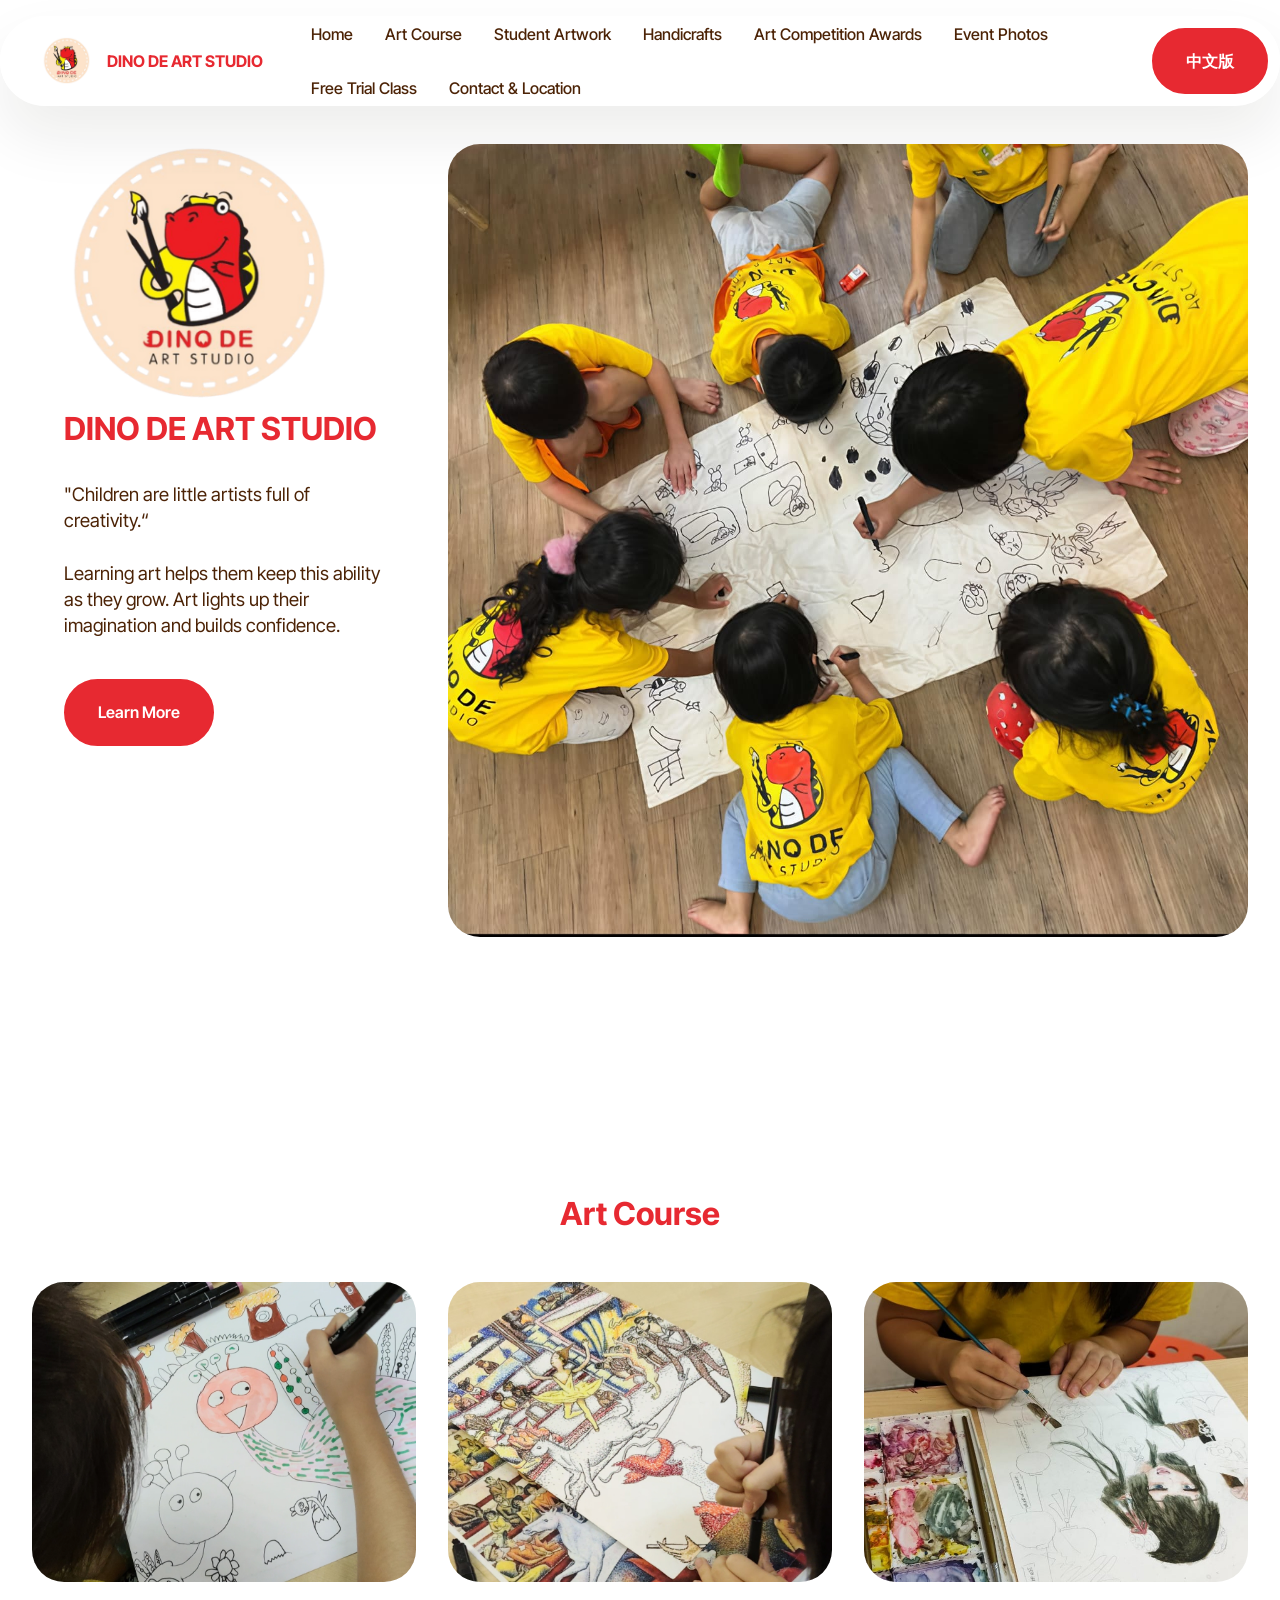
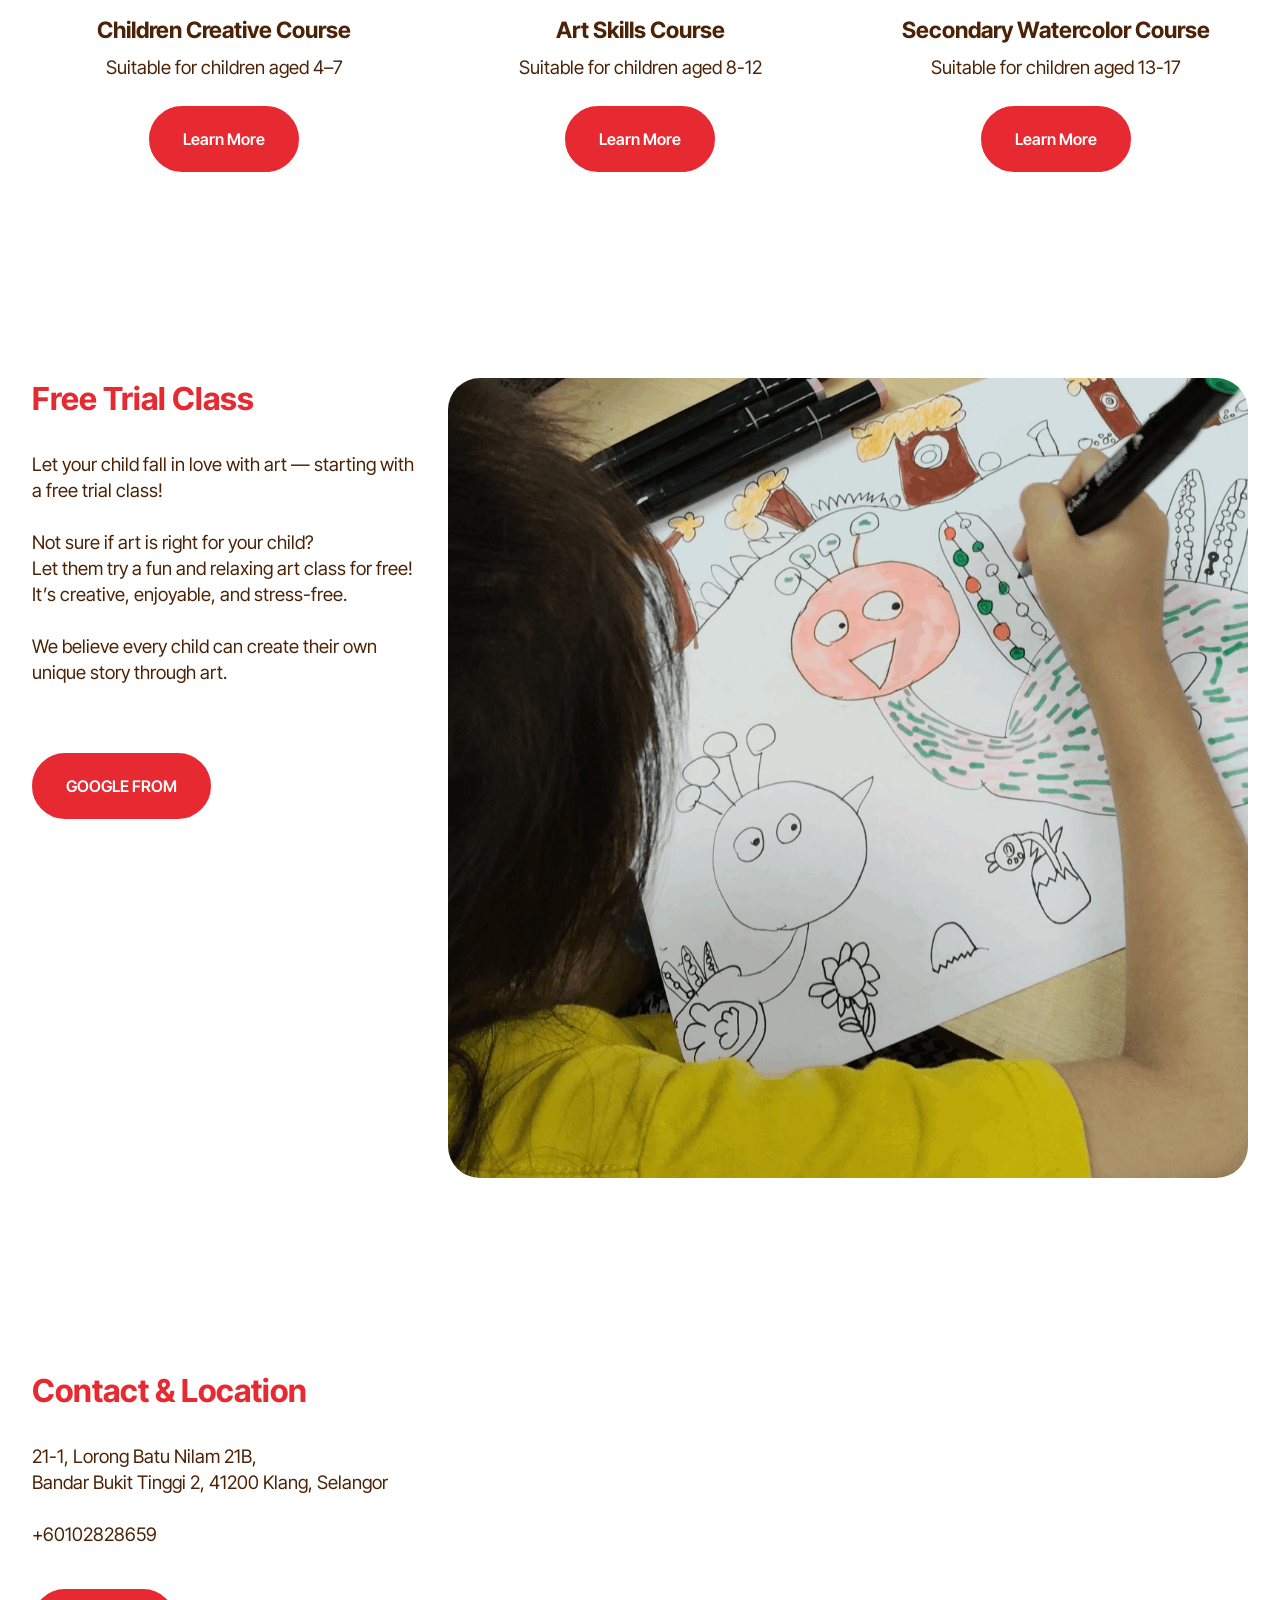
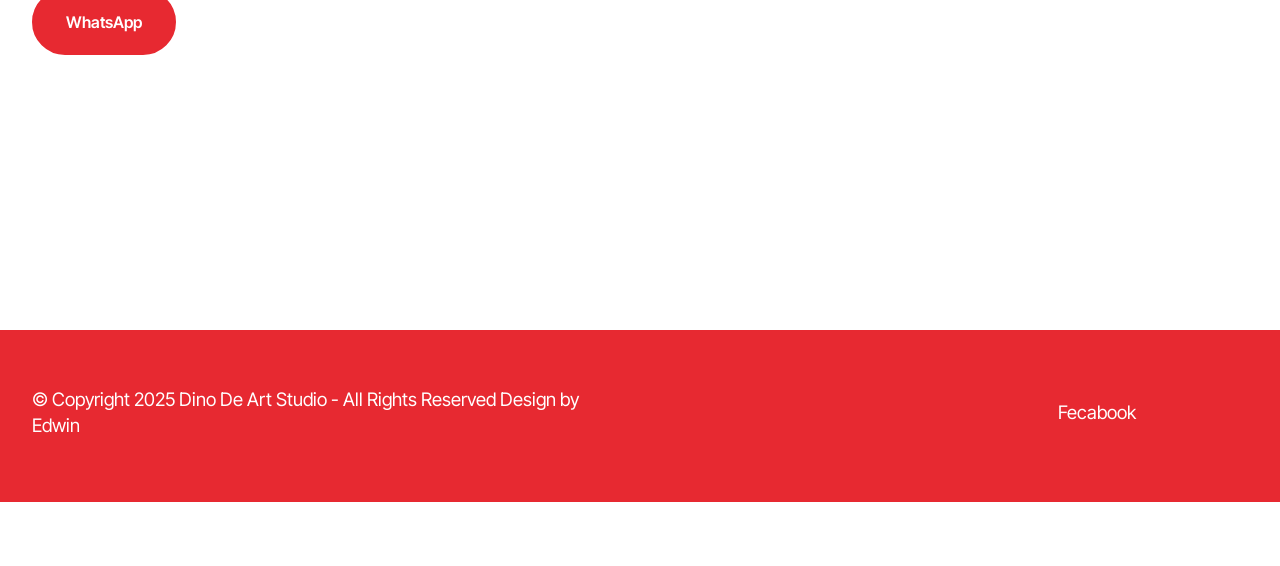
==== index.html @ 9f0e45cb "create github pages" ====
<!DOCTYPE html>
<html  >
<head>
  <!-- Site made with Mobirise Website Builder v6.1.4, https://mobirise.com -->
  <meta charset="UTF-8">
  <meta http-equiv="X-UA-Compatible" content="IE=edge">
  <meta name="generator" content="Mobirise v6.1.4, mobirise.com">
  <meta name="viewport" content="width=device-width, initial-scale=1, minimum-scale=1">
  <link rel="shortcut icon" href="assets/images/dino-website-2.png" type="image/x-icon">
  <meta name="description" content="">
  
  
  <title>Home</title>
  <link rel="stylesheet" href="assets/web/assets/mobirise-icons2/mobirise2.css">
  <link rel="stylesheet" href="assets/bootstrap/css/bootstrap.min.css">
  <link rel="stylesheet" href="assets/animatecss/animate.css">
  <link rel="stylesheet" href="assets/dropdown/css/style.css">
  <link rel="stylesheet" href="assets/theme/css/style.css">
  <link rel="preload" href="https://fonts.googleapis.com/css?family=Inter+Tight:100,200,300,400,500,600,700,800,900,100i,200i,300i,400i,500i,600i,700i,800i,900i&display=swap" as="style" onload="this.onload=null;this.rel='stylesheet'">
  <noscript><link rel="stylesheet" href="https://fonts.googleapis.com/css?family=Inter+Tight:100,200,300,400,500,600,700,800,900,100i,200i,300i,400i,500i,600i,700i,800i,900i&display=swap"></noscript>
  <link rel="preload" as="style" href="assets/mobirise/css/mbr-additional.css?v=k2wLZe"><link rel="stylesheet" href="assets/mobirise/css/mbr-additional.css?v=k2wLZe" type="text/css">

  
  
  
</head>
<body>
  
  <section data-bs-version="5.1" class="menu menu1 cid-uYOA0XHMTv" once="menu" id="menu01-8">
	

	<nav class="navbar navbar-dropdown navbar-fixed-top navbar-expand-lg">
		<div class="container">
			<div class="navbar-brand">
				<span class="navbar-logo">
					<a href="https://mobiri.se">
						<img src="assets/images/dino-website-2.png" alt="Mobirise Website Builder" style="height: 3rem;">
					</a>
				</span>
				<span class="navbar-caption-wrap"><a class="navbar-caption text-primary display-4">DINO DE ART STUDIO</a></span>
			</div>
			<button class="navbar-toggler" type="button" data-toggle="collapse" data-bs-toggle="collapse" data-target="#navbarSupportedContent" data-bs-target="#navbarSupportedContent" aria-controls="navbarNavAltMarkup" aria-expanded="false" aria-label="Toggle navigation">
				<div class="hamburger">
					<span></span>
					<span></span>
					<span></span>
					<span></span>
				</div>
			</button>
			<div class="collapse navbar-collapse" id="navbarSupportedContent">
				<ul class="navbar-nav nav-dropdown" data-app-modern-menu="true"><li class="nav-item">
						<a class="nav-link link text-warning display-4" href="index.html#header01-1l" aria-expanded="false">Home</a>
					</li><li class="nav-item"><a class="nav-link link text-warning display-4" href="index.html#features04-1">Art Course</a></li><li class="nav-item"><a class="nav-link link text-warning display-4" href="page5.html#gallery05-2y">Student Artwork</a></li><li class="nav-item"><a class="nav-link link text-warning display-4" href="page6.html#gallery05-34">Handicrafts</a></li>
					<li class="nav-item">
						<a class="nav-link link text-warning display-4" href="page7.html#gallery01-3g">Art Competition Awards</a>
					</li><li class="nav-item"><a class="nav-link link text-warning display-4" href="page8.html#gallery05-3v">Event Photos</a></li><li class="nav-item"><a class="nav-link link text-warning display-4" href="index.html#image08-3z">Free Trial Class</a></li><li class="nav-item"><a class="nav-link link text-warning display-4" href="index.html#contacts03-40">Contact &amp; Location</a></li></ul>
				
				<div class="navbar-buttons mbr-section-btn"><a class="btn btn-primary display-4" href="https://edwin0119.github.io/dinodeartstudio/">中文版</a></div>
			</div>
		</div>
	</nav>
</section>

<section data-bs-version="5.1" class="header1 cid-uYZFBn4HAW" id="header01-1l">
	

	
	

	<div class="container-fluid">
		<div class="row justify-content-center">
			<div class="col-12 col-md-12 col-lg-8 image-wrapper">
				<img class="w-100" src="assets/images/whatsapp20image202025-10-0820at209.07.4120am-1280x1269.jpg" alt="Mobirise Website Builder">
			</div>
			<div class="col-12 col-lg col-md-12">
				<div class="text-wrapper align-left">
					<h1 class="mbr-section-title mbr-fonts-style mb-4 display-2"><strong><br></strong><br><strong>DINO DE ART STUDIO</strong></h1>
					<p class="mbr-text mbr-fonts-style mb-4 display-7">
						"Children are little artists full of creativity.“<br><br> Learning art helps them keep this ability as they grow. Art lights up their imagination and builds confidence.</p>
					<div class="mbr-section-btn mt-3"><a class="btn btn-danger display-4" href="page9.html#header18-43">Learn More</a></div>
				</div>
			</div>
		</div>
	</div>
</section>

<section data-bs-version="5.1" class="features4 start cid-uYOmtw1vBq" id="features04-1">
	
	
	<div class="container">
		<div class="row justify-content-center">
			<div class="col-12 content-head">
				<div class="mbr-section-head mb-5">
					<h4 class="mbr-section-title mbr-fonts-style align-center mb-0 display-2"><strong>Art Course</strong></h4>
					
					
				</div>
			</div>
		</div>
		<div class="row">
			<div class="item features-image col-12 col-md-6 col-lg-4">
				<div class="item-wrapper">
					<div class="item-img">
						<img src="assets/images/3.png" alt="Mobirise Website Builder">
					</div>
					<div class="item-content">
						<h5 class="item-title mbr-fonts-style display-5"><strong>Children Creative Course</strong></h5>
						<p class="mbr-text mbr-fonts-style display-7">Suitable for children aged 4–7</p>
						<div class="mbr-section-btn item-footer"><a href="page2.html#image08-1p" class="btn item-btn btn-primary display-4">Learn More</a></div>
					</div>

				</div>
			</div>
			<div class="item features-image col-12 col-md-6 col-lg-4">
				<div class="item-wrapper">
					<div class="item-img">
						<img src="assets/images/2-2.png" alt="Mobirise Website Builder">
					</div>
					<div class="item-content">
						<h5 class="item-title mbr-fonts-style display-5"><strong>Art Skills Course</strong></h5>
						<p class="mbr-text mbr-fonts-style display-7">
							Suitable for children aged 8-12</p>
						<div class="mbr-section-btn item-footer"><a href="page3.html#image08-2u" class="btn item-btn btn-primary display-4">Learn More</a></div>
					</div>
				</div>
			</div>
			<div class="item features-image col-12 col-md-6 col-lg-4">
				<div class="item-wrapper">
					<div class="item-img">
						<img src="assets/images/whatsapp-image-2025-09-27-at-9.34.09-pm-2.jpeg" alt="Mobirise Website Builder">
					</div>
					<div class="item-content">
						<h5 class="item-title mbr-fonts-style display-5"><strong>Secondary Watercolor Course</strong></h5>
						<p class="mbr-text mbr-fonts-style display-7">Suitable for children aged 13-17<br>
						</p>
						<div class="mbr-section-btn item-footer"><a href="page4.html#image08-2v" class="btn item-btn btn-primary display-4">Learn More</a></div>
					</div>
				</div>
			</div>
		</div>
	</div>
</section>

<section data-bs-version="5.1" class="image08 cid-uZ05VjMdli" id="image08-3z">
  
  
  
  <div class="container">
    <div class="row justify-content-center">
      <div class="col-lg-4">
        <div class="col-12 col-md-12">
          <h5 class="mbr-section-title mbr-fonts-style mt-0 mb-4 display-2"><strong>Free Trial Class</strong></h5>
          <h6 class="mbr-section-subtitle mbr-fonts-style mt-0 mb-4 display-7"><div>Let your child fall in love with art — starting with a free trial class!</div><div><br></div><div>Not sure if art is right for your child?</div><div>Let them try a fun and relaxing art class for free!</div><div>It’s creative, enjoyable, and stress-free.</div><div><br></div><div>We believe every child can create their own unique story through art.</div><div><br></div></h6>
          <div class="mbr-section-btn item-footer mt-3 main-button"><a href="https://docs.google.com/forms/d/e/1FAIpQLSeyQTq0wR5UtoJE4gRpO1a2Nyu0g5D3O7tfU-8xVu0GIcBkRQ/viewform?usp=header" class="btn item-btn btn-primary display-4">GOOGLE FROM</a></div>
        </div>
      </div>
      <div class="col-lg-8 side-features">
        <div class="image-wrapper mb-4">
          <img class="w-100" src="assets/images/3-1080x1080.png" alt="Mobirise Website Builder">
        </div>
      </div>
    </div>
  </div>
</section>

<section data-bs-version="5.1" class="contacts03 cid-uZ07FuMit1" id="contacts03-40">
  

  
  <div class="container">
    <div class="row justify-content-center">
      <div class="col-lg-4">
        <div class="col-12 col-md-12">
          <h5 class="mbr-section-title mbr-fonts-style mt-0 mb-4 display-2"><strong>Contact &amp; Location</strong></h5>
          <h6 class="mbr-section-subtitle mbr-fonts-style mt-0 mb-4 display-7">21-1, Lorong Batu Nilam 21B,<br>Bandar Bukit Tinggi 2, 41200 Klang, Selangor<br><br>+60102828659</h6>
          <div class="mbr-section-btn item-footer mt-3 main-button"><a href="https://wa.me/60102828659" class="btn item-btn btn-primary display-4">WhatsApp</a></div>
        </div>
      </div>
      <div class="col-lg-8 side-features">
        <div class="google-map"><iframe frameborder="0" style="border:0" src="https://www.google.com/maps/embed?pb=!1m14!1m8!1m3!1d15937.432982950473!2d101.442336!3d2.9978500000000006!3m2!1i1024!2i768!4f13.1!3m3!1m2!1s0x31cdad41bc9d4853%3A0x2d08cb298f73a719!2sDino%20De%20Art%20Studio!5e0!3m2!1sen!2smy!4v1759893269722!5m2!1sen!2smy" allowfullscreen=""></iframe></div>
      </div>
    </div>
  </div>
</section>

<section data-bs-version="5.1" class="footer2 cid-uZ02fi4xNs" once="footers" id="footer02-3x">
    

    
    

    <div class="container">
        <div class="row">
            <div class="col-12 col-lg-6 center mt-2 mb-3">
                <p class="mbr-fonts-style copyright mb-0 display-7">
                    © Copyright 2025 Dino De Art Studio - All Rights Reserved Design by Edwin</p>
            </div>
            <div class="col-12 col-lg-6 center">
                <div class="row-links mt-2 mb-3">
                    <ul class="row-links-soc">
                        
                        
                        
                        
                    <li class="row-links-soc-item mbr-fonts-style display-7">&nbsp;&nbsp;<a href="https://www.facebook.com/share/1CKaKnSpMi/" class="text-success" target="_blank">Fecabook</a></li><li class="row-links-soc-item mbr-fonts-style display-7"></li><li class="row-links-soc-item mbr-fonts-style display-7"></li><li class="row-links-soc-item mbr-fonts-style display-7"></li></ul>
                </div>
            </div>
        </div>
    </div>
</section><section class="display-7" style="padding: 0;align-items: center;justify-content: center;flex-wrap: wrap;    align-content: center;display: flex;position: relative;height: 4rem;"><a href="https://mobiri.se/4250549" style="flex: 1 1;height: 4rem;position: absolute;width: 100%;z-index: 1;"><img alt="" style="height: 4rem;" src="[data-uri]"></a><p style="margin: 0;text-align: center;" class="display-7">&#8204;</p><a style="z-index:1" href="https://mobirise.com/builder/ai-website-builder.html">Free AI Website Builder</a></section><script src="assets/bootstrap/js/bootstrap.bundle.min.js"></script>  <script src="assets/smoothscroll/smooth-scroll.js"></script>  <script src="assets/ytplayer/index.js"></script>  <script src="assets/dropdown/js/navbar-dropdown.js"></script>  <script src="assets/theme/js/script.js"></script>  
  
  
 <div id="scrollToTop" class="scrollToTop mbr-arrow-up"><a style="text-align: center;"><i class="mbr-arrow-up-icon mbr-arrow-up-icon-cm cm-icon cm-icon-smallarrow-up"></i></a></div>
    <input name="animation" type="hidden">
  </body>
</html>
---- assets/web/assets/mobirise-icons2/mobirise2.css ----
@font-face {
  font-family: 'Moririse2';
  font-display: swap;
  src:  url('mobirise2.eot?f2bix4');
  src:  url('mobirise2.eot?f2bix4#iefix') format('embedded-opentype'),
    url('mobirise2.ttf?f2bix4') format('truetype'),
    url('mobirise2.woff?f2bix4') format('woff'),
    url('mobirise2.svg?f2bix4#mobirise2') format('svg');
  font-weight: normal;
  font-style: normal;
}

[class^="mobi-"], [class*=" mobi-"] {
  /* use !important to prevent issues with browser extensions that change fonts */
  font-family: 'Moririse2' !important;
  speak: none;
  font-style: normal;
  font-weight: normal;
  font-variant: normal;
  text-transform: none;
  line-height: 1;

  /* Better Font Rendering =========== */
  -webkit-font-smoothing: antialiased;
  -moz-osx-font-smoothing: grayscale;
}

.mobi-mbri-add-submenu:before {
  content: "\e900";
}
.mobi-mbri-alert:before {
  content: "\e901";
}
.mobi-mbri-align-center:before {
  content: "\e902";
}
.mobi-mbri-align-justify:before {
  content: "\e903";
}
.mobi-mbri-align-left:before {
  content: "\e904";
}
.mobi-mbri-align-right:before {
  content: "\e905";
}
.mobi-mbri-android:before {
  content: "\e906";
}
.mobi-mbri-apple:before {
  content: "\e907";
}
.mobi-mbri-arrow-down:before {
  content: "\e908";
}
.mobi-mbri-arrow-next:before {
  content: "\e909";
}
.mobi-mbri-arrow-prev:before {
  content: "\e90a";
}
.mobi-mbri-arrow-up:before {
  content: "\e90b";
}
.mobi-mbri-bold:before {
  content: "\e90c";
}
.mobi-mbri-bookmark:before {
  content: "\e90d";
}
.mobi-mbri-bootstrap:before {
  content: "\e90e";
}
.mobi-mbri-briefcase:before {
  content: "\e90f";
}
.mobi-mbri-browse:before {
  content: "\e910";
}
.mobi-mbri-bulleted-list:before {
  content: "\e911";
}
.mobi-mbri-calendar:before {
  content: "\e912";
}
.mobi-mbri-camera:before {
  content: "\e913";
}
.mobi-mbri-cart-add:before {
  content: "\e914";
}
.mobi-mbri-cart-full:before {
  content: "\e915";
}
.mobi-mbri-cash:before {
  content: "\e916";
}
.mobi-mbri-change-style:before {
  content: "\e917";
}
.mobi-mbri-chat:before {
  content: "\e918";
}
.mobi-mbri-clock:before {
  content: "\e919";
}
.mobi-mbri-close:before {
  content: "\e91a";
}
.mobi-mbri-cloud:before {
  content: "\e91b";
}
.mobi-mbri-code:before {
  content: "\e91c";
}
.mobi-mbri-contact-form:before {
  content: "\e91d";
}
.mobi-mbri-credit-card:before {
  content: "\e91e";
}
.mobi-mbri-cursor-click:before {
  content: "\e91f";
}
.mobi-mbri-cust-feedback:before {
  content: "\e920";
}
.mobi-mbri-database:before {
  content: "\e921";
}
.mobi-mbri-delivery:before {
  content: "\e922";
}
.mobi-mbri-desktop:before {
  content: "\e923";
}
.mobi-mbri-devices:before {
  content: "\e924";
}
.mobi-mbri-down:before {
  content: "\e925";
}
.mobi-mbri-download-2:before {
  content: "\e926";
}
.mobi-mbri-download:before {
  content: "\e927";
}
.mobi-mbri-drag-n-drop-2:before {
  content: "\e928";
}
.mobi-mbri-drag-n-drop:before {
  content: "\e929";
}
.mobi-mbri-edit-2:before {
  content: "\e92a";
}
.mobi-mbri-edit:before {
  content: "\e92b";
}
.mobi-mbri-error:before {
  content: "\e92c";
}
.mobi-mbri-extension:before {
  content: "\e92d";
}
.mobi-mbri-features:before {
  content: "\e92e";
}
.mobi-mbri-file:before {
  content: "\e92f";
}
.mobi-mbri-flag:before {
  content: "\e930";
}
.mobi-mbri-folder:before {
  content: "\e931";
}
.mobi-mbri-gift:before {
  content: "\e932";
}
.mobi-mbri-github:before {
  content: "\e933";
}
.mobi-mbri-globe-2:before {
  content: "\e934";
}
.mobi-mbri-globe:before {
  content: "\e935";
}
.mobi-mbri-growing-chart:before {
  content: "\e936";
}
.mobi-mbri-hearth:before {
  content: "\e937";
}
.mobi-mbri-help:before {
  content: "\e938";
}
.mobi-mbri-home:before {
  content: "\e939";
}
.mobi-mbri-hot-cup:before {
  content: "\e93a";
}
.mobi-mbri-idea:before {
  content: "\e93b";
}
.mobi-mbri-image-gallery:before {
  content: "\e93c";
}
.mobi-mbri-image-slider:before {
  content: "\e93d";
}
.mobi-mbri-info:before {
  content: "\e93e";
}
.mobi-mbri-italic:before {
  content: "\e93f";
}
.mobi-mbri-key:before {
  content: "\e940";
}
.mobi-mbri-laptop:before {
  content: "\e941";
}
.mobi-mbri-layers:before {
  content: "\e942";
}
.mobi-mbri-left-right:before {
  content: "\e943";
}
.mobi-mbri-left:before {
  content: "\e944";
}
.mobi-mbri-letter:before {
  content: "\e945";
}
.mobi-mbri-like:before {
  content: "\e946";
}
.mobi-mbri-link:before {
  content: "\e947";
}
.mobi-mbri-lock:before {
  content: "\e948";
}
.mobi-mbri-login:before {
  content: "\e949";
}
.mobi-mbri-logout:before {
  content: "\e94a";
}
.mobi-mbri-magic-stick:before {
  content: "\e94b";
}
.mobi-mbri-map-pin:before {
  content: "\e94c";
}
.mobi-mbri-menu:before {
  content: "\e94d";
}
.mobi-mbri-mobile-2:before {
  content: "\e94e";
}
.mobi-mbri-mobile-horizontal:before {
  content: "\e94f";
}
.mobi-mbri-mobile:before {
  content: "\e950";
}
.mobi-mbri-mobirise:before {
  content: "\e951";
}
.mobi-mbri-more-horizontal:before {
  content: "\e952";
}
.mobi-mbri-more-vertical:before {
  content: "\e953";
}
.mobi-mbri-music:before {
  content: "\e954";
}
.mobi-mbri-new-file:before {
  content: "\e955";
}
.mobi-mbri-numbered-list:before {
  content: "\e956";
}
.mobi-mbri-opened-folder:before {
  content: "\e957";
}
.mobi-mbri-pages:before {
  content: "\e958";
}
.mobi-mbri-paper-plane:before {
  content: "\e959";
}
.mobi-mbri-paperclip:before {
  content: "\e95a";
}
.mobi-mbri-phone:before {
  content: "\e95b";
}
.mobi-mbri-photo:before {
  content: "\e95c";
}
.mobi-mbri-photos:before {
  content: "\e95d";
}
.mobi-mbri-pin:before {
  content: "\e95e";
}
.mobi-mbri-play:before {
  content: "\e95f";
}
.mobi-mbri-plus:before {
  content: "\e960";
}
.mobi-mbri-preview:before {
  content: "\e961";
}
.mobi-mbri-print:before {
  content: "\e962";
}
.mobi-mbri-protect:before {
  content: "\e963";
}
.mobi-mbri-question:before {
  content: "\e964";
}
.mobi-mbri-quote-left:before {
  content: "\e965";
}
.mobi-mbri-quote-right:before {
  content: "\e966";
}
.mobi-mbri-redo:before {
  content: "\e967";
}
.mobi-mbri-refresh:before {
  content: "\e968";
}
.mobi-mbri-responsive-2:before {
  content: "\e969";
}
.mobi-mbri-responsive:before {
  content: "\e96a";
}
.mobi-mbri-right:before {
  content: "\e96b";
}
.mobi-mbri-rocket:before {
  content: "\e96c";
}
.mobi-mbri-sad-face:before {
  content: "\e96d";
}
.mobi-mbri-sale:before {
  content: "\e96e";
}
.mobi-mbri-save:before {
  content: "\e96f";
}
.mobi-mbri-search:before {
  content: "\e970";
}
.mobi-mbri-setting-2:before {
  content: "\e971";
}
.mobi-mbri-setting-3:before {
  content: "\e972";
}
.mobi-mbri-setting:before {
  content: "\e973";
}
.mobi-mbri-share:before {
  content: "\e974";
}
.mobi-mbri-shopping-bag:before {
  content: "\e975";
}
.mobi-mbri-shopping-basket:before {
  content: "\e976";
}
.mobi-mbri-shopping-cart:before {
  content: "\e977";
}
.mobi-mbri-sites:before {
  content: "\e978";
}
.mobi-mbri-smile-face:before {
  content: "\e979";
}
.mobi-mbri-speed:before {
  content: "\e97a";
}
.mobi-mbri-star:before {
  content: "\e97b";
}
.mobi-mbri-success:before {
  content: "\e97c";
}
.mobi-mbri-sun:before {
  content: "\e97d";
}
.mobi-mbri-sun2:before {
  content: "\e97e";
}
.mobi-mbri-tablet-vertical:before {
  content: "\e97f";
}
.mobi-mbri-tablet:before {
  content: "\e980";
}
.mobi-mbri-target:before {
  content: "\e981";
}
.mobi-mbri-timer:before {
  content: "\e982";
}
.mobi-mbri-to-ftp:before {
  content: "\e983";
}
.mobi-mbri-to-local-drive:before {
  content: "\e984";
}
.mobi-mbri-touch-swipe:before {
  content: "\e985";
}
.mobi-mbri-touch:before {
  content: "\e986";
}
.mobi-mbri-trash:before {
  content: "\e987";
}
.mobi-mbri-underline:before {
  content: "\e988";
}
.mobi-mbri-undo:before {
  content: "\e989";
}
.mobi-mbri-unlink:before {
  content: "\e98a";
}
.mobi-mbri-unlock:before {
  content: "\e98b";
}
.mobi-mbri-up-down:before {
  content: "\e98c";
}
.mobi-mbri-up:before {
  content: "\e98d";
}
.mobi-mbri-update:before {
  content: "\e98e";
}
.mobi-mbri-upload-2:before {
  content: "\e98f";
}
.mobi-mbri-upload:before {
  content: "\e990";
}
.mobi-mbri-user-2:before {
  content: "\e991";
}
.mobi-mbri-user:before {
  content: "\e992";
}
.mobi-mbri-users:before {
  content: "\e993";
}
.mobi-mbri-video-play:before {
  content: "\e994";
}
.mobi-mbri-video:before {
  content: "\e995";
}
.mobi-mbri-watch:before {
  content: "\e996";
}
.mobi-mbri-website-theme-2:before {
  content: "\e997";
}
.mobi-mbri-website-theme:before {
  content: "\e998";
}
.mobi-mbri-wifi:before {
  content: "\e999";
}
.mobi-mbri-windows:before {
  content: "\e99a";
}
.mobi-mbri-zoom-in:before {
  content: "\e99b";
}
.mobi-mbri-zoom-out:before {
  content: "\e99c";
}
---- assets/dropdown/css/style.css ----
.navbar-dropdown {
  left: 0;
  padding: 0;
  position: absolute;
  right: 0;
  top: 0;
  transition: all 0.45s ease;
  z-index: 1030;
  background: #282828; }
  .navbar-dropdown .navbar-logo {
    margin-right: 0.8rem;
    transition: margin 0.3s ease-in-out;
    vertical-align: middle; }
    .navbar-dropdown .navbar-logo img {
      height: 3.125rem;
      transition: all 0.3s ease-in-out; }
    .navbar-dropdown .navbar-logo.mbr-iconfont {
      font-size: 3.125rem;
      line-height: 3.125rem; }
  .navbar-dropdown .navbar-caption {
    font-weight: 700;
    white-space: normal;
    vertical-align: -4px;
    line-height: 3.125rem !important; }
    .navbar-dropdown .navbar-caption, .navbar-dropdown .navbar-caption:hover {
      color: inherit;
      text-decoration: none; }
  .navbar-dropdown .mbr-iconfont + .navbar-caption {
    vertical-align: -1px; }
  .navbar-dropdown.navbar-fixed-top {
    position: fixed; }
  .navbar-dropdown .navbar-brand span {
    vertical-align: -4px; }
  .navbar-dropdown.bg-color.transparent {
    background: none; }
  .navbar-dropdown.navbar-short .navbar-brand {
    padding: 0.625rem 0; }
    .navbar-dropdown.navbar-short .navbar-brand span {
      vertical-align: -1px; }
  .navbar-dropdown.navbar-short .navbar-caption {
    line-height: 2.375rem !important;
    vertical-align: -2px; }
  .navbar-dropdown.navbar-short .navbar-logo {
    margin-right: 0.5rem; }
    .navbar-dropdown.navbar-short .navbar-logo img {
      height: 2.375rem; }
    .navbar-dropdown.navbar-short .navbar-logo.mbr-iconfont {
      font-size: 2.375rem;
      line-height: 2.375rem; }
  .navbar-dropdown.navbar-short .mbr-table-cell {
    height: 3.625rem; }
  .navbar-dropdown .navbar-close {
    left: 0.6875rem;
    position: fixed;
    top: 0.75rem;
    z-index: 1000; }
  .navbar-dropdown .hamburger-icon {
    content: "";
    display: inline-block;
    vertical-align: middle;
    width: 16px;
    -webkit-box-shadow: 0 -6px 0 1px #282828,0 0 0 1px #282828,0 6px 0 1px #282828;
    -moz-box-shadow: 0 -6px 0 1px #282828,0 0 0 1px #282828,0 6px 0 1px #282828;
    box-shadow: 0 -6px 0 1px #282828,0 0 0 1px #282828,0 6px 0 1px #282828; }

.dropdown-menu .dropdown-toggle[data-toggle="dropdown-submenu"]::after {
  border-bottom: 0.35em solid transparent;
  border-left: 0.35em solid;
  border-right: 0;
  border-top: 0.35em solid transparent;
  margin-left: 0.3rem; }

.dropdown-menu .dropdown-item:focus {
  outline: 0; }

.nav-dropdown {
  font-size: 0.75rem;
  font-weight: 500;
  height: auto !important; }
  .nav-dropdown .nav-btn {
    padding-left: 1rem; }
  .nav-dropdown .link {
    margin: .667em 1.667em;
    font-weight: 500;
    padding: 0;
    transition: color .2s ease-in-out; }
    .nav-dropdown .link.dropdown-toggle {
      margin-right: 2.583em; }
      .nav-dropdown .link.dropdown-toggle::after {
        margin-left: .25rem;
        border-top: 0.35em solid;
        border-right: 0.35em solid transparent;
        border-left: 0.35em solid transparent;
        border-bottom: 0; }
      .nav-dropdown .link.dropdown-toggle[aria-expanded="true"] {
        margin: 0;
        padding: 0.667em 3.263em  0.667em 1.667em; }
  .nav-dropdown .link::after,
  .nav-dropdown .dropdown-item::after {
    color: inherit; }
  .nav-dropdown .btn {
    font-size: 0.75rem;
    font-weight: 700;
    letter-spacing: 0;
    margin-bottom: 0;
    padding-left: 1.25rem;
    padding-right: 1.25rem; }
  .nav-dropdown .dropdown-menu {
    border-radius: 0;
    border: 0;
    left: 0;
    margin: 0;
    padding-bottom: 1.25rem;
    padding-top: 1.25rem;
    position: relative; }
  .nav-dropdown .dropdown-submenu {
    margin-left: 0.125rem;
    top: 0; }
  .nav-dropdown .dropdown-item {
    font-weight: 500;
    line-height: 2;
    padding: 0.3846em 4.615em 0.3846em 1.5385em;
    position: relative;
    transition: color .2s ease-in-out, background-color .2s ease-in-out; }
    .nav-dropdown .dropdown-item::after {
      margin-top: -0.3077em;
      position: absolute;
      right: 1.1538em;
      top: 50%; }
    .nav-dropdown .dropdown-item:focus, .nav-dropdown .dropdown-item:hover {
      background: none; }

@media (max-width: 767px) {
  .nav-dropdown.navbar-toggleable-sm {
    bottom: 0;
    display: none;
    left: 0;
    overflow-x: hidden;
    position: fixed;
    top: 0;
    transform: translateX(-100%);
    -ms-transform: translateX(-100%);
    -webkit-transform: translateX(-100%);
    width: 18.75rem;
    z-index: 999; } }
.nav-dropdown.navbar-toggleable-xl {
  bottom: 0;
  display: none;
  left: 0;
  overflow-x: hidden;
  position: fixed;
  top: 0;
  transform: translateX(-100%);
  -ms-transform: translateX(-100%);
  -webkit-transform: translateX(-100%);
  width: 18.75rem;
  z-index: 999; }

.nav-dropdown-sm {
  display: block !important;
  overflow-x: hidden;
  overflow: auto;
  padding-top: 3.875rem; }
  .nav-dropdown-sm::after {
    content: "";
    display: block;
    height: 3rem;
    width: 100%; }
  .nav-dropdown-sm.collapse.in ~ .navbar-close {
    display: block !important; }
  .nav-dropdown-sm.collapsing, .nav-dropdown-sm.collapse.in {
    transform: translateX(0);
    -ms-transform: translateX(0);
    -webkit-transform: translateX(0);
    transition: all 0.25s ease-out;
    -webkit-transition: all 0.25s ease-out;
    background: #282828; }
  .nav-dropdown-sm.collapsing[aria-expanded="false"] {
    transform: translateX(-100%);
    -ms-transform: translateX(-100%);
    -webkit-transform: translateX(-100%); }
  .nav-dropdown-sm .nav-item {
    display: block;
    margin-left: 0 !important;
    padding-left: 0; }
  .nav-dropdown-sm .link,
  .nav-dropdown-sm .dropdown-item {
    border-top: 1px dotted rgba(255, 255, 255, 0.1);
    font-size: 0.8125rem;
    line-height: 1.6;
    margin: 0 !important;
    padding: 0.875rem 2.4rem 0.875rem 1.5625rem !important;
    position: relative;
    white-space: normal; }
    .nav-dropdown-sm .link:focus, .nav-dropdown-sm .link:hover,
    .nav-dropdown-sm .dropdown-item:focus,
    .nav-dropdown-sm .dropdown-item:hover {
      background: rgba(0, 0, 0, 0.2) !important;
      color: #c0a375; }
  .nav-dropdown-sm .nav-btn {
    position: relative;
    padding: 1.5625rem 1.5625rem 0 1.5625rem; }
    .nav-dropdown-sm .nav-btn::before {
      border-top: 1px dotted rgba(255, 255, 255, 0.1);
      content: "";
      left: 0;
      position: absolute;
      top: 0;
      width: 100%; }
    .nav-dropdown-sm .nav-btn + .nav-btn {
      padding-top: 0.625rem; }
      .nav-dropdown-sm .nav-btn + .nav-btn::before {
        display: none; }
  .nav-dropdown-sm .btn {
    padding: 0.625rem 0; }
  .nav-dropdown-sm .dropdown-toggle[data-toggle="dropdown-submenu"]::after {
    margin-left: .25rem;
    border-top: 0.35em solid;
    border-right: 0.35em solid transparent;
    border-left: 0.35em solid transparent;
    border-bottom: 0; }
  .nav-dropdown-sm .dropdown-toggle[data-toggle="dropdown-submenu"][aria-expanded="true"]::after {
    border-top: 0;
    border-right: 0.35em solid transparent;
    border-left: 0.35em solid transparent;
    border-bottom: 0.35em solid; }
  .nav-dropdown-sm .dropdown-menu {
    margin: 0;
    padding: 0;
    position: relative;
    top: 0;
    left: 0;
    width: 100%;
    border: 0;
    float: none;
    border-radius: 0;
    background: none; }
  .nav-dropdown-sm .dropdown-submenu {
    left: 100%;
    margin-left: 0.125rem;
    margin-top: -1.25rem;
    top: 0; }

.navbar-toggleable-sm .nav-dropdown .dropdown-menu {
  position: absolute; }

.navbar-toggleable-sm .nav-dropdown .dropdown-submenu {
  left: 100%;
  margin-left: 0.125rem;
  margin-top: -1.25rem;
  top: 0; }

.navbar-toggleable-sm.opened .nav-dropdown .dropdown-menu {
  position: relative; }

.navbar-toggleable-sm.opened .nav-dropdown .dropdown-submenu {
  left: 0;
  margin-left: 00rem;
  margin-top: 0rem;
  top: 0; }

.is-builder .nav-dropdown.collapsing {
  transition: none !important; }
---- assets/theme/css/style.css ----
@charset "UTF-8";
section {
  background-color: #ffffff;
}

body {
  font-style: normal;
  line-height: 1.5;
  font-weight: 400;
  color: #232323;
  position: relative;
}

button {
  background-color: transparent;
  border-color: transparent;
}

.embla__button,
.carousel-control {
  background-color: #edefea !important;
  opacity: 0.8 !important;
  color: #464845 !important;
  border-color: #edefea !important;
}

.carousel .close,
.modalWindow .close {
  background-color: #edefea !important;
  color: #464845 !important;
  border-color: #edefea !important;
  opacity: 0.8 !important;
}

.carousel .close:hover,
.modalWindow .close:hover {
  opacity: 1 !important;
}

.carousel-indicators li {
  background-color: #edefea !important;
  border: 2px solid #464845 !important;
}

.carousel-indicators li:hover,
.carousel-indicators li:active {
  opacity: 0.8 !important;
}

.embla__button:hover,
.carousel-control:hover {
  background-color: #edefea !important;
  opacity: 1 !important;
}

.modalWindow-video-container {
  height: 80%;
}

section,
.container,
.container-fluid {
  position: relative;
  word-wrap: break-word;
}

a.mbr-iconfont:hover {
  text-decoration: none;
}

.article .lead p,
.article .lead ul,
.article .lead ol,
.article .lead pre,
.article .lead blockquote {
  margin-bottom: 0;
}

a {
  font-style: normal;
  font-weight: 400;
  cursor: pointer;
}
a, a:hover {
  text-decoration: none;
}

.mbr-section-title {
  font-style: normal;
  line-height: 1.3;
}

.mbr-section-subtitle {
  line-height: 1.3;
}

.mbr-text {
  font-style: normal;
  line-height: 1.7;
}

h1,
h2,
h3,
h4,
h5,
h6,
.display-1,
.display-2,
.display-4,
.display-5,
.display-7,
span,
p,
a {
  line-height: 1;
  word-break: break-word;
  word-wrap: break-word;
  font-weight: 400;
}

b,
strong {
  font-weight: bold;
}

input:-webkit-autofill, input:-webkit-autofill:hover, input:-webkit-autofill:focus, input:-webkit-autofill:active {
  transition-delay: 9999s;
  -webkit-transition-property: background-color, color;
  transition-property: background-color, color;
}

textarea[type=hidden] {
  display: none;
}

section {
  background-position: 50% 50%;
  background-repeat: no-repeat;
  background-size: cover;
}
section .mbr-background-video,
section .mbr-background-video-preview {
  position: absolute;
  bottom: 0;
  left: 0;
  right: 0;
  top: 0;
}

.hidden {
  visibility: hidden;
}

.mbr-z-index20 {
  z-index: 20;
}

/*! Base colors */
.mbr-white {
  color: #ffffff;
}

.mbr-black {
  color: #111111;
}

.mbr-bg-white {
  background-color: #ffffff;
}

.mbr-bg-black {
  background-color: #000000;
}

/*! Text-aligns */
.align-left {
  text-align: left;
}

.align-center {
  text-align: center;
}

.align-right {
  text-align: right;
}

/*! Font-weight  */
.mbr-light {
  font-weight: 300;
}

.mbr-regular {
  font-weight: 400;
}

.mbr-semibold {
  font-weight: 500;
}

.mbr-bold {
  font-weight: 700;
}

/*! Media  */
.media-content {
  flex-basis: 100%;
}

.media-container-row {
  display: flex;
  flex-direction: row;
  flex-wrap: wrap;
  justify-content: center;
  align-content: center;
  align-items: start;
}
.media-container-row .media-size-item {
  width: 400px;
}

.media-container-column {
  display: flex;
  flex-direction: column;
  flex-wrap: wrap;
  justify-content: center;
  align-content: center;
  align-items: stretch;
}
.media-container-column > * {
  width: 100%;
}

@media (min-width: 992px) {
  .media-container-row {
    flex-wrap: nowrap;
  }
}
figure {
  margin-bottom: 0;
  overflow: hidden;
}

figure[mbr-media-size] {
  transition: width 0.1s;
}

img,
iframe {
  display: block;
  width: 100%;
}

.card {
  background-color: transparent;
  border: none;
}

.card-box {
  width: 100%;
}

.card-img {
  text-align: center;
  flex-shrink: 0;
  -webkit-flex-shrink: 0;
}

.media {
  max-width: 100%;
  margin: 0 auto;
}

.mbr-figure {
  align-self: center;
}

.media-container > div {
  max-width: 100%;
}

.mbr-figure img,
.card-img img {
  width: 100%;
}

@media (max-width: 991px) {
  .media-size-item {
    width: auto !important;
  }
  .media {
    width: auto;
  }
  .mbr-figure {
    width: 100% !important;
  }
}
/*! Buttons */
.mbr-section-btn {
  margin-left: -0.6rem;
  margin-right: -0.6rem;
  font-size: 0;
}

.btn {
  font-weight: 600;
  border-width: 1px;
  font-style: normal;
  margin: 0.6rem 0.6rem;
  white-space: normal;
  transition: all 0.2s ease-in-out;
  display: inline-flex;
  align-items: center;
  justify-content: center;
  word-break: break-word;
}

.btn-sm {
  font-weight: 600;
  letter-spacing: 0px;
  transition: all 0.3s ease-in-out;
}

.btn-md {
  font-weight: 600;
  letter-spacing: 0px;
  transition: all 0.3s ease-in-out;
}

.btn-lg {
  font-weight: 600;
  letter-spacing: 0px;
  transition: all 0.3s ease-in-out;
}

.btn-form {
  margin: 0;
}
.btn-form:hover {
  cursor: pointer;
}

nav .mbr-section-btn {
  margin-left: 0rem;
  margin-right: 0rem;
}

/*! Btn icon margin */
.btn .mbr-iconfont,
.btn.btn-sm .mbr-iconfont {
  order: 1;
  cursor: pointer;
  margin-left: 0.5rem;
  vertical-align: sub;
}

.btn.btn-md .mbr-iconfont,
.btn.btn-md .mbr-iconfont {
  margin-left: 0.8rem;
}

.mbr-regular {
  font-weight: 400;
}

.mbr-semibold {
  font-weight: 500;
}

.mbr-bold {
  font-weight: 700;
}

[type=submit] {
  -webkit-appearance: none;
}

/*! Full-screen */
.mbr-fullscreen .mbr-overlay {
  min-height: 100vh;
}

.mbr-fullscreen {
  display: flex;
  display: -moz-flex;
  display: -ms-flex;
  display: -o-flex;
  align-items: center;
  min-height: 100vh;
  padding-top: 3rem;
  padding-bottom: 3rem;
}

/*! Map */
.map {
  height: 25rem;
  position: relative;
}
.map iframe {
  width: 100%;
  height: 100%;
}

/*! Scroll to top arrow */
.mbr-arrow-up {
  bottom: 25px;
  right: 90px;
  position: fixed;
  text-align: right;
  z-index: 5000;
  color: #ffffff;
  font-size: 22px;
}

.mbr-arrow-up a {
  background: rgba(0, 0, 0, 0.2);
  border-radius: 50%;
  color: #fff;
  display: inline-block;
  height: 60px;
  width: 60px;
  border: 2px solid #fff;
  outline-style: none !important;
  position: relative;
  text-decoration: none;
  transition: all 0.3s ease-in-out;
  cursor: pointer;
  text-align: center;
}
.mbr-arrow-up a:hover {
  background-color: rgba(0, 0, 0, 0.4);
}
.mbr-arrow-up a i {
  line-height: 60px;
}

.mbr-arrow-up-icon {
  display: block;
  color: #fff;
}

.mbr-arrow-up-icon::before {
  content: "›";
  display: inline-block;
  font-family: serif;
  font-size: 22px;
  line-height: 1;
  font-style: normal;
  position: relative;
  top: 6px;
  left: -4px;
  transform: rotate(-90deg);
}

/*! Arrow Down */
.mbr-arrow {
  position: absolute;
  bottom: 45px;
  left: 50%;
  width: 60px;
  height: 60px;
  cursor: pointer;
  background-color: rgba(80, 80, 80, 0.5);
  border-radius: 50%;
  transform: translateX(-50%);
}
@media (max-width: 767px) {
  .mbr-arrow {
    display: none;
  }
}
.mbr-arrow > a {
  display: inline-block;
  text-decoration: none;
  outline-style: none;
  animation: arrowdown 1.7s ease-in-out infinite;
  color: #ffffff;
}
.mbr-arrow > a > i {
  position: absolute;
  top: -2px;
  left: 15px;
  font-size: 2rem;
}

#scrollToTop a i::before {
  content: "";
  position: absolute;
  display: block;
  border-bottom: 2.5px solid #fff;
  border-left: 2.5px solid #fff;
  width: 27.8%;
  height: 27.8%;
  left: 50%;
  top: 51%;
  transform: translateY(-30%) translateX(-50%) rotate(135deg);
}

@keyframes arrowdown {
  0% {
    transform: translateY(0px);
  }
  50% {
    transform: translateY(-5px);
  }
  100% {
    transform: translateY(0px);
  }
}
@media (max-width: 500px) {
  .mbr-arrow-up {
    left: 0;
    right: 0;
    text-align: center;
  }
}
/*Gradients animation*/
@keyframes gradient-animation {
  from {
    background-position: 0% 100%;
    animation-timing-function: ease-in-out;
  }
  to {
    background-position: 100% 0%;
    animation-timing-function: ease-in-out;
  }
}
.bg-gradient {
  background-size: 200% 200%;
  animation: gradient-animation 5s infinite alternate;
  -webkit-animation: gradient-animation 5s infinite alternate;
}

.menu .navbar-brand {
  display: -webkit-flex;
}
.menu .navbar-brand span {
  display: flex;
  display: -webkit-flex;
}
.menu .navbar-brand .navbar-caption-wrap {
  display: -webkit-flex;
}
.menu .navbar-brand .navbar-logo img {
  display: -webkit-flex;
  width: auto;
}
@media (min-width: 768px) and (max-width: 991px) {
  .menu .navbar-toggleable-sm .navbar-nav {
    display: -ms-flexbox;
  }
}
@media (max-width: 991px) {
  .menu .navbar-collapse {
    max-height: 93.5vh;
  }
  .menu .navbar-collapse.show {
    overflow: auto;
  }
}
@media (min-width: 992px) {
  .menu .navbar-nav.nav-dropdown {
    display: -webkit-flex;
  }
  .menu .navbar-toggleable-sm .navbar-collapse {
    display: -webkit-flex !important;
  }
  .menu .collapsed .navbar-collapse {
    max-height: 93.5vh;
  }
  .menu .collapsed .navbar-collapse.show {
    overflow: auto;
  }
}
@media (max-width: 767px) {
  .menu .navbar-collapse {
    max-height: 80vh;
  }
}

.nav-link .mbr-iconfont {
  margin-right: 0.5rem;
}

.navbar {
  display: -webkit-flex;
  -webkit-flex-wrap: wrap;
  -webkit-align-items: center;
  -webkit-justify-content: space-between;
}

.navbar-collapse {
  -webkit-flex-basis: 100%;
  -webkit-flex-grow: 1;
  -webkit-align-items: center;
}

.nav-dropdown .link {
  padding: 0.667em 1.667em !important;
  margin: 0 !important;
}

.nav {
  display: -webkit-flex;
  -webkit-flex-wrap: wrap;
}

.row {
  display: -webkit-flex;
  -webkit-flex-wrap: wrap;
}

.justify-content-center {
  -webkit-justify-content: center;
}

.form-inline {
  display: -webkit-flex;
}

.card-wrapper {
  -webkit-flex: 1;
}

.carousel-control {
  z-index: 10;
  display: -webkit-flex;
}

.carousel-controls {
  display: -webkit-flex;
}

.media {
  display: -webkit-flex;
}

.form-group:focus {
  outline: none;
}

.jq-selectbox__select {
  padding: 7px 0;
  position: relative;
}

.jq-selectbox__dropdown {
  overflow: hidden;
  border-radius: 10px;
  position: absolute;
  top: 100%;
  left: 0 !important;
  width: 100% !important;
}

.jq-selectbox__trigger-arrow {
  right: 0;
  transform: translateY(-50%);
}

.jq-selectbox li {
  padding: 1.07em 0.5em;
}

input[type=range] {
  padding-left: 0 !important;
  padding-right: 0 !important;
}

.modal-dialog,
.modal-content {
  height: 100%;
}

.modal-dialog .carousel-inner {
  height: calc(100vh - 1.75rem);
}
@media (max-width: 575px) {
  .modal-dialog .carousel-inner {
    height: calc(100vh - 1rem);
  }
}

.carousel-item {
  text-align: center;
}

.carousel-item img {
  margin: auto;
}

.navbar-toggler {
  align-self: flex-start;
  padding: 0.25rem 0.75rem;
  font-size: 1.25rem;
  line-height: 1;
  background: transparent;
  border: 1px solid transparent;
  border-radius: 0.25rem;
}

.navbar-toggler:focus,
.navbar-toggler:hover {
  text-decoration: none;
  box-shadow: none;
}

.navbar-toggler-icon {
  display: inline-block;
  width: 1.5em;
  height: 1.5em;
  vertical-align: middle;
  content: "";
  background: no-repeat center center;
  background-size: 100% 100%;
}

.navbar-toggler-left {
  position: absolute;
  left: 1rem;
}

.navbar-toggler-right {
  position: absolute;
  right: 1rem;
}

.card-img {
  width: auto;
}

.menu .navbar.collapsed:not(.beta-menu) {
  flex-direction: column;
}

.carousel-item.active,
.carousel-item-next,
.carousel-item-prev {
  display: flex;
}

.note-air-layout .dropup .dropdown-menu,
.note-air-layout .navbar-fixed-bottom .dropdown .dropdown-menu {
  bottom: initial !important;
}

html,
body {
  height: auto;
  min-height: 100vh;
}

.dropup .dropdown-toggle::after {
  display: none;
}

.form-asterisk {
  font-family: initial;
  position: absolute;
  top: -2px;
  font-weight: normal;
}

.form-control-label {
  position: relative;
  cursor: pointer;
  margin-bottom: 0.357em;
  padding: 0;
}

.alert {
  color: #ffffff;
  border-radius: 0;
  border: 0;
  font-size: 1.1rem;
  line-height: 1.5;
  margin-bottom: 1.875rem;
  padding: 1.25rem;
  position: relative;
  text-align: center;
}
.alert.alert-form::after {
  background-color: inherit;
  bottom: -7px;
  content: "";
  display: block;
  height: 14px;
  left: 50%;
  margin-left: -7px;
  position: absolute;
  transform: rotate(45deg);
  width: 14px;
}

.form-control {
  background-color: #ffffff;
  background-clip: border-box;
  color: #232323;
  line-height: 1rem !important;
  height: auto;
  padding: 1.2rem 2rem;
  transition: border-color 0.25s ease 0s;
  border: 1px solid transparent !important;
  border-radius: 4px;
  box-shadow: rgba(0, 0, 0, 0.07) 0px 1px 1px 0px, rgba(0, 0, 0, 0.07) 0px 1px 3px 0px, rgba(0, 0, 0, 0.03) 0px 0px 0px 1px;
}
.form-active .form-control:invalid {
  border-color: red;
}

.row > * {
  padding-right: 1rem;
  padding-left: 1rem;
}

form .row {
  margin-left: -0.6rem;
  margin-right: -0.6rem;
}
form .row [class*=col] {
  padding-left: 0.6rem;
  padding-right: 0.6rem;
}

form .mbr-section-btn {
  padding-left: 0.6rem;
  padding-right: 0.6rem;
}

form .form-check-input {
  margin-top: 0.5;
}

textarea.form-control {
  line-height: 1.5rem !important;
}

.form-group {
  margin-bottom: 1.2rem;
}

.form-control,
form .btn {
  min-height: 48px;
}

.gdpr-block label span.textGDPR input[name=gdpr] {
  top: 7px;
}

.form-control:focus {
  box-shadow: none;
}

:focus {
  outline: none;
}

.mbr-overlay {
  background-color: #000;
  bottom: 0;
  left: 0;
  opacity: 0.5;
  position: absolute;
  right: 0;
  top: 0;
  z-index: 0;
  pointer-events: none;
}

blockquote {
  font-style: italic;
  padding: 3rem;
  font-size: 1.09rem;
  position: relative;
  border-left: 3px solid;
}

ul,
ol,
pre,
blockquote {
  margin-bottom: 2.3125rem;
}

.mt-4 {
  margin-top: 2rem !important;
}

.mb-4 {
  margin-bottom: 2rem !important;
}

.container,
.container-fluid {
  padding-left: 16px;
  padding-right: 16px;
}

.row {
  margin-left: -16px;
  margin-right: -16px;
}
.row > [class*=col] {
  padding-left: 16px;
  padding-right: 16px;
}

@media (min-width: 992px) {
  .container-fluid {
    padding-left: 32px;
    padding-right: 32px;
  }
}
@media (max-width: 991px) {
  .mbr-container {
    padding-left: 16px;
    padding-right: 16px;
  }
}
.app-video-wrapper > img {
  opacity: 1;
}

.app-video-wrapper {
  background: transparent;
}

.item {
  position: relative;
}

.dropdown-menu .dropdown-menu {
  left: 100%;
}

.dropdown-item + .dropdown-menu {
  display: none;
}

.dropdown-item:hover + .dropdown-menu,
.dropdown-menu:hover {
  display: block;
}

@media (min-aspect-ratio: 16/9) {
  .mbr-video-foreground {
    height: 300% !important;
    top: -100% !important;
  }
}
@media (max-aspect-ratio: 16/9) {
  .mbr-video-foreground {
    width: 300% !important;
    left: -100% !important;
  }
}.engine {
	position: absolute;
	text-indent: -2400px;
	text-align: center;
	padding: 0;
	top: 0;
	left: -2400px;
}
---- assets/mobirise/css/mbr-additional.css ----
.btn {
  border-width: 2px;
}
img,
.card-wrap,
.card-wrapper,
.video-wrapper,
.mbr-figure iframe,
.google-map iframe,
.slide-content,
.plan,
.card,
.item-wrapper {
  border-radius: 2rem !important;
}
.video-wrapper {
  overflow: hidden;
}
body {
  font-family: Inter Tight;
}
.display-1 {
  font-family: 'Inter Tight', sans-serif;
  font-size: 3rem;
  line-height: 1;
}
.display-1 > .mbr-iconfont {
  font-size: 3.75rem;
}
.display-2 {
  font-family: 'Inter Tight', sans-serif;
  font-size: 2.2rem;
  line-height: 1;
}
.display-2 > .mbr-iconfont {
  font-size: 2.75rem;
}
.display-4 {
  font-family: 'Inter Tight', sans-serif;
  font-size: 1rem;
  line-height: 1.5;
}
.display-4 > .mbr-iconfont {
  font-size: 1.25rem;
}
.display-5 {
  font-family: 'Inter Tight', sans-serif;
  font-size: 1.5rem;
  line-height: 1.5;
}
.display-5 > .mbr-iconfont {
  font-size: 1.875rem;
}
.display-7 {
  font-family: 'Inter Tight', sans-serif;
  font-size: 1.2rem;
  line-height: 1.3;
}
.display-7 > .mbr-iconfont {
  font-size: 1.5rem;
}
/* ---- Fluid typography for mobile devices ---- */
/* 1.4 - font scale ratio ( bootstrap == 1.42857 ) */
/* 100vw - current viewport width */
/* (48 - 20)  48 == 48rem == 768px, 20 == 20rem == 320px(minimal supported viewport) */
/* 0.65 - min scale variable, may vary */
@media (max-width: 992px) {
  .display-1 {
    font-size: 2.4rem;
  }
}
@media (max-width: 768px) {
  .display-1 {
    font-size: 2.1rem;
    font-size: calc( 1.7rem + (3 - 1.7) * ((100vw - 20rem) / (48 - 20)));
    line-height: calc( 1.1 * (1.7rem + (3 - 1.7) * ((100vw - 20rem) / (48 - 20))));
  }
  .display-2 {
    font-size: 1.76rem;
    font-size: calc( 1.42rem + (2.2 - 1.42) * ((100vw - 20rem) / (48 - 20)));
    line-height: calc( 1.3 * (1.42rem + (2.2 - 1.42) * ((100vw - 20rem) / (48 - 20))));
  }
  .display-4 {
    font-size: 0.8rem;
    font-size: calc( 1rem + (1 - 1) * ((100vw - 20rem) / (48 - 20)));
    line-height: calc( 1.4 * (1rem + (1 - 1) * ((100vw - 20rem) / (48 - 20))));
  }
  .display-5 {
    font-size: 1.2rem;
    font-size: calc( 1.175rem + (1.5 - 1.175) * ((100vw - 20rem) / (48 - 20)));
    line-height: calc( 1.4 * (1.175rem + (1.5 - 1.175) * ((100vw - 20rem) / (48 - 20))));
  }
  .display-7 {
    font-size: 0.96rem;
    font-size: calc( 1.07rem + (1.2 - 1.07) * ((100vw - 20rem) / (48 - 20)));
    line-height: calc( 1.4 * (1.07rem + (1.2 - 1.07) * ((100vw - 20rem) / (48 - 20))));
  }
}
@media (min-width: 992px) and (max-width: 1400px) {
  .display-1 {
    font-size: 2.1rem;
    font-size: calc( 1.7rem + (3 - 1.7) * ((100vw - 62rem) / (87 - 62)));
    line-height: calc( 1.1 * (1.7rem + (3 - 1.7) * ((100vw - 62rem) / (87 - 62))));
  }
  .display-2 {
    font-size: 1.76rem;
    font-size: calc( 1.42rem + (2.2 - 1.42) * ((100vw - 62rem) / (87 - 62)));
    line-height: calc( 1.3 * (1.42rem + (2.2 - 1.42) * ((100vw - 62rem) / (87 - 62))));
  }
  .display-4 {
    font-size: 0.8rem;
    font-size: calc( 1rem + (1 - 1) * ((100vw - 62rem) / (87 - 62)));
    line-height: calc( 1.4 * (1rem + (1 - 1) * ((100vw - 62rem) / (87 - 62))));
  }
  .display-5 {
    font-size: 1.2rem;
    font-size: calc( 1.175rem + (1.5 - 1.175) * ((100vw - 62rem) / (87 - 62)));
    line-height: calc( 1.4 * (1.175rem + (1.5 - 1.175) * ((100vw - 62rem) / (87 - 62))));
  }
  .display-7 {
    font-size: 0.96rem;
    font-size: calc( 1.07rem + (1.2 - 1.07) * ((100vw - 62rem) / (87 - 62)));
    line-height: calc( 1.4 * (1.07rem + (1.2 - 1.07) * ((100vw - 62rem) / (87 - 62))));
  }
}
/* Buttons */
.btn {
  padding: 1.25rem 2rem;
  border-radius: 4px;
}
@media (max-width: 767px) {
  .btn {
    padding: 0.75rem 1.5rem;
  }
}
.btn-sm {
  padding: 0.6rem 1.2rem;
  border-radius: 4px;
}
.btn-md {
  padding: 0.6rem 1.2rem;
  border-radius: 4px;
}
.btn-lg {
  padding: 1.25rem 2rem;
  border-radius: 4px;
}
.bg-primary {
  background-color: #e72931 !important;
}
.bg-success {
  background-color: #ffffff !important;
}
.bg-info {
  background-color: #8dd85d !important;
}
.bg-warning {
  background-color: #4c2306 !important;
}
.bg-danger {
  background-color: #e72931 !important;
}
.btn-primary,
.btn-primary:active {
  background-color: #e72931 !important;
  border-color: #e72931 !important;
  color: #ffffff !important;
  box-shadow: none;
}
.btn-primary:hover,
.btn-primary:focus,
.btn-primary.focus,
.btn-primary.active {
  color: inherit;
  background-color: #ec575d !important;
  border-color: #ec575d !important;
  box-shadow: none;
}
.btn-primary.disabled,
.btn-primary:disabled {
  color: #ffffff !important;
  background-color: #ec575d !important;
  border-color: #ec575d !important;
}
.btn-secondary,
.btn-secondary:active {
  background-color: #ffa600 !important;
  border-color: #ffa600 !important;
  color: #ffffff !important;
  box-shadow: none;
}
.btn-secondary:hover,
.btn-secondary:focus,
.btn-secondary.focus,
.btn-secondary.active {
  color: inherit;
  background-color: #ffb833 !important;
  border-color: #ffb833 !important;
  box-shadow: none;
}
.btn-secondary.disabled,
.btn-secondary:disabled {
  color: #ffffff !important;
  background-color: #ffb833 !important;
  border-color: #ffb833 !important;
}
.btn-info,
.btn-info:active {
  background-color: #8dd85d !important;
  border-color: #8dd85d !important;
  color: #ffffff !important;
  box-shadow: none;
}
.btn-info:hover,
.btn-info:focus,
.btn-info.focus,
.btn-info.active {
  color: inherit;
  background-color: #aae286 !important;
  border-color: #aae286 !important;
  box-shadow: none;
}
.btn-info.disabled,
.btn-info:disabled {
  color: #ffffff !important;
  background-color: #aae286 !important;
  border-color: #aae286 !important;
}
.btn-success,
.btn-success:active {
  background-color: #ffffff !important;
  border-color: #ffffff !important;
  color: #808080 !important;
  box-shadow: none;
}
.btn-success:hover,
.btn-success:focus,
.btn-success.focus,
.btn-success.active {
  color: inherit;
  background-color: #ffffff !important;
  border-color: #ffffff !important;
  box-shadow: none;
}
.btn-success.disabled,
.btn-success:disabled {
  color: #808080 !important;
  background-color: #ffffff !important;
  border-color: #ffffff !important;
}
.btn-warning,
.btn-warning:active {
  background-color: #4c2306 !important;
  border-color: #4c2306 !important;
  color: #ffffff !important;
  box-shadow: none;
}
.btn-warning:hover,
.btn-warning:focus,
.btn-warning.focus,
.btn-warning.active {
  color: inherit;
  background-color: #7b390a !important;
  border-color: #7b390a !important;
  box-shadow: none;
}
.btn-warning.disabled,
.btn-warning:disabled {
  color: #ffffff !important;
  background-color: #7b390a !important;
  border-color: #7b390a !important;
}
.btn-danger,
.btn-danger:active {
  background-color: #e72931 !important;
  border-color: #e72931 !important;
  color: #ffffff !important;
  box-shadow: none;
}
.btn-danger:hover,
.btn-danger:focus,
.btn-danger.focus,
.btn-danger.active {
  color: inherit;
  background-color: #ec575d !important;
  border-color: #ec575d !important;
  box-shadow: none;
}
.btn-danger.disabled,
.btn-danger:disabled {
  color: #ffffff !important;
  background-color: #ec575d !important;
  border-color: #ec575d !important;
}
.btn-white,
.btn-white:active {
  background-color: #eff0ec !important;
  border-color: #eff0ec !important;
  color: #757b62 !important;
  box-shadow: none;
}
.btn-white:hover,
.btn-white:focus,
.btn-white.focus,
.btn-white.active {
  color: inherit;
  background-color: #ffffff !important;
  border-color: #ffffff !important;
  box-shadow: none;
}
.btn-white.disabled,
.btn-white:disabled {
  color: #757b62 !important;
  background-color: #ffffff !important;
  border-color: #ffffff !important;
}
.btn-black,
.btn-black:active {
  background-color: #232323 !important;
  border-color: #232323 !important;
  color: #ffffff !important;
  box-shadow: none;
}
.btn-black:hover,
.btn-black:focus,
.btn-black.focus,
.btn-black.active {
  color: inherit;
  background-color: #3d3d3d !important;
  border-color: #3d3d3d !important;
  box-shadow: none;
}
.btn-black.disabled,
.btn-black:disabled {
  color: #ffffff !important;
  background-color: #3d3d3d !important;
  border-color: #3d3d3d !important;
}
.btn-primary-outline,
.btn-primary-outline:active {
  background-color: transparent !important;
  border-color: #e72931;
  color: #e72931;
}
.btn-primary-outline:hover,
.btn-primary-outline:focus,
.btn-primary-outline.focus,
.btn-primary-outline.active {
  color: #a71319 !important;
  background-color: transparent !important;
  border-color: #a71319 !important;
  box-shadow: none !important;
}
.btn-primary-outline.disabled,
.btn-primary-outline:disabled {
  color: #ffffff !important;
  background-color: #e72931 !important;
  border-color: #e72931 !important;
}
.btn-secondary-outline,
.btn-secondary-outline:active {
  background-color: transparent !important;
  border-color: #ffa600;
  color: #ffa600;
}
.btn-secondary-outline:hover,
.btn-secondary-outline:focus,
.btn-secondary-outline.focus,
.btn-secondary-outline.active {
  color: #a86e00 !important;
  background-color: transparent !important;
  border-color: #a86e00 !important;
  box-shadow: none !important;
}
.btn-secondary-outline.disabled,
.btn-secondary-outline:disabled {
  color: #ffffff !important;
  background-color: #ffa600 !important;
  border-color: #ffa600 !important;
}
.btn-info-outline,
.btn-info-outline:active {
  background-color: transparent !important;
  border-color: #8dd85d;
  color: #8dd85d;
}
.btn-info-outline:hover,
.btn-info-outline:focus,
.btn-info-outline.focus,
.btn-info-outline.active {
  color: #60b32b !important;
  background-color: transparent !important;
  border-color: #60b32b !important;
  box-shadow: none !important;
}
.btn-info-outline.disabled,
.btn-info-outline:disabled {
  color: #ffffff !important;
  background-color: #8dd85d !important;
  border-color: #8dd85d !important;
}
.btn-success-outline,
.btn-success-outline:active {
  background-color: transparent !important;
  border-color: #ffffff;
  color: #ffffff;
}
.btn-success-outline:hover,
.btn-success-outline:focus,
.btn-success-outline.focus,
.btn-success-outline.active {
  color: #d4d4d4 !important;
  background-color: transparent !important;
  border-color: #d4d4d4 !important;
  box-shadow: none !important;
}
.btn-success-outline.disabled,
.btn-success-outline:disabled {
  color: #808080 !important;
  background-color: #ffffff !important;
  border-color: #ffffff !important;
}
.btn-warning-outline,
.btn-warning-outline:active {
  background-color: transparent !important;
  border-color: #4c2306;
  color: #4c2306;
}
.btn-warning-outline:hover,
.btn-warning-outline:focus,
.btn-warning-outline.focus,
.btn-warning-outline.active {
  color: #000000 !important;
  background-color: transparent !important;
  border-color: #000000 !important;
  box-shadow: none !important;
}
.btn-warning-outline.disabled,
.btn-warning-outline:disabled {
  color: #ffffff !important;
  background-color: #4c2306 !important;
  border-color: #4c2306 !important;
}
.btn-danger-outline,
.btn-danger-outline:active {
  background-color: transparent !important;
  border-color: #e72931;
  color: #e72931;
}
.btn-danger-outline:hover,
.btn-danger-outline:focus,
.btn-danger-outline.focus,
.btn-danger-outline.active {
  color: #a71319 !important;
  background-color: transparent !important;
  border-color: #a71319 !important;
  box-shadow: none !important;
}
.btn-danger-outline.disabled,
.btn-danger-outline:disabled {
  color: #ffffff !important;
  background-color: #e72931 !important;
  border-color: #e72931 !important;
}
.btn-black-outline,
.btn-black-outline:active {
  background-color: transparent !important;
  border-color: #232323;
  color: #232323;
}
.btn-black-outline:hover,
.btn-black-outline:focus,
.btn-black-outline.focus,
.btn-black-outline.active {
  color: #000000 !important;
  background-color: transparent !important;
  border-color: #000000 !important;
  box-shadow: none !important;
}
.btn-black-outline.disabled,
.btn-black-outline:disabled {
  color: #ffffff !important;
  background-color: #232323 !important;
  border-color: #232323 !important;
}
.btn-white-outline,
.btn-white-outline:active {
  background-color: transparent !important;
  border-color: #fafafa;
  color: #fafafa;
}
.btn-white-outline:hover,
.btn-white-outline:focus,
.btn-white-outline.focus,
.btn-white-outline.active {
  color: #cfcfcf !important;
  background-color: transparent !important;
  border-color: #cfcfcf !important;
  box-shadow: none !important;
}
.btn-white-outline.disabled,
.btn-white-outline:disabled {
  color: #7a7a7a !important;
  background-color: #fafafa !important;
  border-color: #fafafa !important;
}
.text-primary {
  color: #e72931 !important;
}
.text-secondary {
  color: #ffa600 !important;
}
.text-success {
  color: #ffffff !important;
}
.text-info {
  color: #8dd85d !important;
}
.text-warning {
  color: #4c2306 !important;
}
.text-danger {
  color: #e72931 !important;
}
.text-white {
  color: #fafafa !important;
}
.text-black {
  color: #232323 !important;
}
a.text-primary:hover,
a.text-primary:focus,
a.text-primary.active {
  color: #991117 !important;
}
a.text-secondary:hover,
a.text-secondary:focus,
a.text-secondary.active {
  color: #996400 !important;
}
a.text-success:hover,
a.text-success:focus,
a.text-success.active {
  color: #cccccc !important;
}
a.text-info:hover,
a.text-info:focus,
a.text-info.active {
  color: #5aa728 !important;
}
a.text-warning:hover,
a.text-warning:focus,
a.text-warning.active {
  color: #000000 !important;
}
a.text-danger:hover,
a.text-danger:focus,
a.text-danger.active {
  color: #991117 !important;
}
a.text-white:hover,
a.text-white:focus,
a.text-white.active {
  color: #c7c7c7 !important;
}
a.text-black:hover,
a.text-black:focus,
a.text-black.active {
  color: #000000 !important;
}
a[class*="text-"]:not(.nav-link):not(.dropdown-item):not([role]):not(.navbar-caption) {
  transition: 0.2s;
  position: relative;
  background-image: linear-gradient(currentColor 50%, currentColor 50%);
  background-size: 10000px 2px;
  background-repeat: no-repeat;
  background-position: 0 1.2em;
}
.nav-tabs .nav-link.active {
  color: #e72931;
}
.nav-tabs .nav-link:not(.active) {
  color: #232323;
}
.alert-success {
  background-color: #70c770;
}
.alert-info {
  background-color: #8dd85d;
}
.alert-warning {
  background-color: #4c2306;
}
.alert-danger {
  background-color: #e72931;
}
.mbr-section-btn .btn:not(.btn-form) {
  border-radius: 100px;
}
.mbr-gallery-filter li a {
  border-radius: 100px !important;
}
.mbr-gallery-filter li.active .btn {
  background-color: #e72931;
  border-color: #e72931;
  color: #ffffff;
}
.mbr-gallery-filter li.active .btn:focus {
  box-shadow: none;
}
.nav-tabs .nav-link {
  border-radius: 100px !important;
}
a,
a:hover {
  color: #e72931;
}
.mbr-plan-header.bg-primary .mbr-plan-subtitle,
.mbr-plan-header.bg-primary .mbr-plan-price-desc {
  color: #fce0e2;
}
.mbr-plan-header.bg-success .mbr-plan-subtitle,
.mbr-plan-header.bg-success .mbr-plan-price-desc {
  color: #ffffff;
}
.mbr-plan-header.bg-info .mbr-plan-subtitle,
.mbr-plan-header.bg-info .mbr-plan-price-desc {
  color: #ffffff;
}
.mbr-plan-header.bg-warning .mbr-plan-subtitle,
.mbr-plan-header.bg-warning .mbr-plan-price-desc {
  color: #f08d47;
}
.mbr-plan-header.bg-danger .mbr-plan-subtitle,
.mbr-plan-header.bg-danger .mbr-plan-price-desc {
  color: #fce0e2;
}
/* Scroll to top button*/
#scrollToTop a {
  border-radius: 100px;
}
.form-control {
  font-family: 'Inter Tight', sans-serif;
  font-size: 1.2rem;
  line-height: 1.3;
  font-weight: 400;
  border-radius: 40px !important;
}
.form-control > .mbr-iconfont {
  font-size: 1.5rem;
}
.form-control:hover,
.form-control:focus {
  box-shadow: rgba(0, 0, 0, 0.07) 0px 1px 1px 0px, rgba(0, 0, 0, 0.07) 0px 1px 3px 0px, rgba(0, 0, 0, 0.03) 0px 0px 0px 1px;
  border-color: #e72931 !important;
}
.form-control:-webkit-input-placeholder {
  font-family: 'Inter Tight', sans-serif;
  font-size: 1.2rem;
  line-height: 1.3;
  font-weight: 400;
}
.form-control:-webkit-input-placeholder > .mbr-iconfont {
  font-size: 1.5rem;
}
blockquote {
  border-color: #e72931;
}
/* Forms */
.mbr-form .input-group-btn .btn {
  border-radius: 100px !important;
}
.mbr-form .input-group-btn .btn:hover {
  box-shadow: 0 10px 40px 0 rgba(0, 0, 0, 0.2);
}
.mbr-form .input-group-btn button[type="submit"] {
  border-radius: 100px !important;
  padding: 1rem 3rem;
}
.mbr-form .input-group-btn button[type="submit"]:hover {
  box-shadow: 0 10px 40px 0 rgba(0, 0, 0, 0.2);
}
.jq-selectbox li:hover,
.jq-selectbox li.selected {
  background-color: #e72931;
  color: #ffffff;
}
.jq-number__spin {
  transition: 0.25s ease;
}
.jq-number__spin:hover {
  border-color: #e72931;
}
.jq-selectbox .jq-selectbox__trigger-arrow,
.jq-number__spin.minus:after,
.jq-number__spin.plus:after {
  transition: 0.4s;
  border-top-color: #232323;
  border-bottom-color: #232323;
}
.jq-selectbox:hover .jq-selectbox__trigger-arrow,
.jq-number__spin.minus:hover:after,
.jq-number__spin.plus:hover:after {
  border-top-color: #e72931;
  border-bottom-color: #e72931;
}
.xdsoft_datetimepicker .xdsoft_calendar td.xdsoft_default,
.xdsoft_datetimepicker .xdsoft_calendar td.xdsoft_current,
.xdsoft_datetimepicker .xdsoft_timepicker .xdsoft_time_box > div > div.xdsoft_current {
  color: #ffffff !important;
  background-color: #e72931 !important;
  box-shadow: none !important;
}
.xdsoft_datetimepicker .xdsoft_calendar td:hover,
.xdsoft_datetimepicker .xdsoft_timepicker .xdsoft_time_box > div > div:hover {
  color: #000000 !important;
  background: #ffa600 !important;
  box-shadow: none !important;
}
.lazy-bg {
  background-image: none !important;
}
.lazy-placeholder:not(section),
.lazy-none {
  display: block;
  position: relative;
  padding-bottom: 56.25%;
  width: 100%;
  height: auto;
}
iframe.lazy-placeholder,
.lazy-placeholder:after {
  content: '';
  position: absolute;
  width: 200px;
  height: 200px;
  background: transparent no-repeat center;
  background-size: contain;
  top: 50%;
  left: 50%;
  transform: translateX(-50%) translateY(-50%);
  background-image: url("data:image/svg+xml;charset=UTF-8,%3csvg width='32' height='32' viewBox='0 0 64 64' xmlns='http://www.w3.org/2000/svg' stroke='%23e72931' %3e%3cg fill='none' fill-rule='evenodd'%3e%3cg transform='translate(16 16)' stroke-width='2'%3e%3ccircle stroke-opacity='.5' cx='16' cy='16' r='16'/%3e%3cpath d='M32 16c0-9.94-8.06-16-16-16'%3e%3canimateTransform attributeName='transform' type='rotate' from='0 16 16' to='360 16 16' dur='1s' repeatCount='indefinite'/%3e%3c/path%3e%3c/g%3e%3c/g%3e%3c/svg%3e");
}
section.lazy-placeholder:after {
  opacity: 0.5;
}
body {
  overflow-x: hidden;
}
a {
  transition: color 0.6s;
}
@media (max-width: 1400px) {
  .container {
    max-width: 100%;
  }
}
@media (max-width: 1400px) and (min-width: 768px) {
  .container {
    padding-left: 32px;
    padding-right: 32px;
  }
}
@media (max-width: 1400px) and (min-width: 768px) {
  .container-fluid {
    padding-left: 32px;
    padding-right: 32px;
  }
}
@media (max-width: 767px) {
  .container-fluid {
    padding-left: 16px;
    padding-right: 16px;
  }
}
*:focus-visible {
  outline: red solid 2px !important;
  outline-offset: 2px !important;
  transition: outline 0.2s ease-in-out;
}
.cid-uYOA0XHMTv {
  z-index: 1000;
  width: 100%;
  position: relative;
}
.cid-uYOA0XHMTv .dropdown-item:before {
  font-family: Moririse2 !important;
  content: "\e966";
  display: inline-block;
  width: 0;
  position: absolute;
  left: 1rem;
  top: 0.5rem;
  margin-right: 0.5rem;
  line-height: 1;
  font-size: inherit;
  vertical-align: middle;
  text-align: center;
  overflow: hidden;
  transform: scale(0, 1);
  transition: all 0.25s ease-in-out;
}
@media (max-width: 767px) {
  .cid-uYOA0XHMTv .navbar-toggler {
    transform: scale(0.8);
  }
}
.cid-uYOA0XHMTv .navbar-brand {
  flex-shrink: 0;
  align-items: center;
  margin-right: 0;
  padding: 10px 0;
  transition: all 0.3s;
  word-break: break-word;
  z-index: 1;
}
.cid-uYOA0XHMTv .navbar-brand img {
  max-width: 100%;
  max-height: 100%;
  border-radius: 0px !important;
}
.cid-uYOA0XHMTv .navbar-brand .navbar-caption {
  line-height: inherit !important;
}
.cid-uYOA0XHMTv .navbar-brand .navbar-logo a {
  outline: none;
}
.cid-uYOA0XHMTv .navbar-nav {
  margin: auto;
  margin-left: 0;
}
.cid-uYOA0XHMTv .navbar-nav .nav-item {
  padding: 0 !important;
  transition: .3s all !important;
}
.cid-uYOA0XHMTv .navbar-nav .nav-item .nav-link {
  padding: 16px !important;
  margin: 0 !important;
  border-radius: 1rem !important;
  transition: .3s all !important;
}
.cid-uYOA0XHMTv .navbar-nav .nav-item .nav-link:hover {
  background-color: rgba(27, 31, 10, 0.06);
}
.cid-uYOA0XHMTv .navbar-nav .open .nav-link::after {
  transform: rotate(180deg);
}
@media (min-width: 992px) {
  .cid-uYOA0XHMTv .navbar-nav .open .nav-link::before {
    content: "";
    width: 100%;
    height: 20px;
    top: 100%;
    background: transparent;
    position: absolute;
  }
}
.cid-uYOA0XHMTv .navbar-nav .dropdown-item {
  padding: 12px !important;
  border-radius: 0.5rem !important;
  margin: 0 8px !important;
  transition: .3s all !important;
}
.cid-uYOA0XHMTv .navbar-nav .dropdown-item:hover {
  background-color: rgba(27, 31, 10, 0.06);
}
@media (min-width: 992px) {
  .cid-uYOA0XHMTv .navbar-nav {
    padding-left: 1.5rem;
  }
}
.cid-uYOA0XHMTv .nav-link {
  width: fit-content;
  position: relative;
}
.cid-uYOA0XHMTv .navbar-logo {
  padding-left: 2rem;
  margin: 0 !important;
}
@media (max-width: 767px) {
  .cid-uYOA0XHMTv .navbar-logo {
    padding-left: 1rem;
  }
}
.cid-uYOA0XHMTv .navbar-caption {
  padding-left: 1rem;
  padding-right: .5rem;
}
@media (max-width: 767px) {
  .cid-uYOA0XHMTv .nav-dropdown {
    padding-bottom: 0.5rem;
  }
}
.cid-uYOA0XHMTv .nav-dropdown .link.dropdown-toggle::after {
  margin-left: 0.5rem;
  margin-top: 0.2rem;
  transition: .3s all;
}
.cid-uYOA0XHMTv .container {
  display: flex;
  height: 90px;
  padding: 0.5rem 0.6rem;
  flex-wrap: nowrap;
  background: rgba(255, 255, 255, 0.8) !important;
  left: 0;
  right: 0;
  -webkit-box-pack: justify;
  -ms-flex-pack: justify;
  justify-content: flex-end;
  -webkit-box-align: center;
  -webkit-align-items: center;
  -ms-flex-align: center;
  align-items: center;
  border-radius: 100vw;
  margin-top: 1rem;
  background-color: #ffffff;
  box-shadow: 0 30px 60px 0 rgba(27, 31, 10, 0.08);
}
@media (max-width: 992px) {
  .cid-uYOA0XHMTv .container {
    padding-right: 2rem;
  }
}
@media (max-width: 767px) {
  .cid-uYOA0XHMTv .container {
    width: 95%;
    height: 56px !important;
    padding-right: 1rem;
    margin-top: 0rem;
  }
}
.cid-uYOA0XHMTv .iconfont-wrapper {
  color: #000000 !important;
  font-size: 1.5rem;
  padding-right: 0.5rem;
}
.cid-uYOA0XHMTv .dropdown-menu {
  flex-wrap: wrap;
  flex-direction: column;
  max-width: 100%;
  padding: 12px 4px !important;
  border-radius: 1.5rem;
  transition: .3s all !important;
  min-width: auto;
  background: #ffffff;
  background: rgba(255, 255, 255, 0.8) !important;
}
.cid-uYOA0XHMTv .nav-item:focus,
.cid-uYOA0XHMTv .nav-link:focus {
  outline: none;
}
.cid-uYOA0XHMTv .dropdown .dropdown-menu .dropdown-item {
  width: auto;
  transition: all 0.25s ease-in-out;
}
.cid-uYOA0XHMTv .dropdown .dropdown-menu .dropdown-item::after {
  right: 0.5rem;
}
.cid-uYOA0XHMTv .dropdown .dropdown-menu .dropdown-item .mbr-iconfont {
  margin-right: 0.5rem;
  vertical-align: sub;
}
.cid-uYOA0XHMTv .dropdown .dropdown-menu .dropdown-item .mbr-iconfont:before {
  display: inline-block;
  transform: scale(1, 1);
  transition: all 0.25s ease-in-out;
}
.cid-uYOA0XHMTv .collapsed .dropdown-menu .dropdown-item:before {
  display: none;
}
.cid-uYOA0XHMTv .collapsed .dropdown .dropdown-menu .dropdown-item {
  padding: 0.235em 1.5em 0.235em 1.5em !important;
  transition: none;
  margin: 0 !important;
}
.cid-uYOA0XHMTv .navbar {
  min-height: 90px;
  transition: all 0.3s;
  border-bottom: 1px solid transparent;
  background: transparent !important;
  padding: 0 !important;
  border: none !important;
  box-shadow: none !important;
  border-radius: 0 !important;
}
.cid-uYOA0XHMTv .navbar.opened {
  transition: all 0.3s;
}
.cid-uYOA0XHMTv .navbar .dropdown-item {
  padding: 0.5rem 1.8rem;
}
.cid-uYOA0XHMTv .navbar .navbar-logo img {
  width: auto;
}
.cid-uYOA0XHMTv .navbar .navbar-collapse {
  z-index: 1;
  justify-content: flex-end;
}
.cid-uYOA0XHMTv .navbar.collapsed {
  justify-content: center;
}
.cid-uYOA0XHMTv .navbar.collapsed .nav-item .nav-link::before {
  display: none;
}
.cid-uYOA0XHMTv .navbar.collapsed.opened .dropdown-menu {
  top: 0;
}
@media (min-width: 992px) {
  .cid-uYOA0XHMTv .navbar.collapsed.opened:not(.navbar-short) .navbar-collapse {
    max-height: calc(98.5vh - 3rem);
  }
}
.cid-uYOA0XHMTv .navbar.collapsed .dropdown-menu .dropdown-submenu {
  left: 0 !important;
}
.cid-uYOA0XHMTv .navbar.collapsed .dropdown-menu .dropdown-item:after {
  right: auto;
}
.cid-uYOA0XHMTv .navbar.collapsed .dropdown-menu .dropdown-toggle[data-toggle="dropdown-submenu"]:after {
  margin-left: 0.5rem;
  margin-top: 0.2rem;
  border-top: 0.35em solid;
  border-right: 0.35em solid transparent;
  border-left: 0.35em solid transparent;
  border-bottom: 0;
  top: 41%;
}
.cid-uYOA0XHMTv .navbar.collapsed ul.navbar-nav li {
  margin: auto;
}
.cid-uYOA0XHMTv .navbar.collapsed .dropdown-menu .dropdown-item {
  padding: 0.25rem 1.5rem;
  text-align: center;
}
.cid-uYOA0XHMTv .navbar.collapsed .icons-menu {
  padding-left: 0;
  padding-right: 0;
  padding-top: 0.5rem;
  padding-bottom: 0.5rem;
}
@media (max-width: 767px) {
  .cid-uYOA0XHMTv .navbar {
    min-height: 72px;
  }
  .cid-uYOA0XHMTv .navbar .navbar-logo img {
    height: 2rem !important;
  }
}
@media (max-width: 991px) {
  .cid-uYOA0XHMTv .navbar .nav-item .nav-link::before {
    display: none;
  }
  .cid-uYOA0XHMTv .navbar.opened .dropdown-menu {
    top: 0;
  }
  .cid-uYOA0XHMTv .navbar .dropdown-menu .dropdown-submenu {
    left: 0 !important;
  }
  .cid-uYOA0XHMTv .navbar .dropdown-menu .dropdown-item:after {
    right: auto;
  }
  .cid-uYOA0XHMTv .navbar .dropdown-menu .dropdown-toggle[data-toggle="dropdown-submenu"]:after {
    margin-left: 0.5rem;
    margin-top: 0.2rem;
    border-top: 0.35em solid;
    border-right: 0.35em solid transparent;
    border-left: 0.35em solid transparent;
    border-bottom: 0;
    top: 40%;
  }
  .cid-uYOA0XHMTv .navbar .dropdown-menu .dropdown-item {
    padding: 0.25rem 1.5rem !important;
    text-align: center;
  }
  .cid-uYOA0XHMTv .navbar .navbar-brand {
    flex-shrink: initial;
    flex-basis: auto;
    word-break: break-word;
    padding-right: 10px;
  }
  .cid-uYOA0XHMTv .navbar .navbar-toggler {
    flex-basis: auto;
  }
  .cid-uYOA0XHMTv .navbar .icons-menu {
    padding-left: 0;
    padding-top: 0.5rem;
    padding-bottom: 0.5rem;
  }
}
.cid-uYOA0XHMTv .navbar.navbar-short .navbar-logo img {
  height: 2rem;
}
.cid-uYOA0XHMTv .dropdown-item.active,
.cid-uYOA0XHMTv .dropdown-item:active {
  background-color: transparent;
}
.cid-uYOA0XHMTv .navbar-expand-lg .navbar-nav .nav-link {
  padding: 0;
}
.cid-uYOA0XHMTv .nav-dropdown .link.dropdown-toggle {
  margin-right: 1.667em;
}
.cid-uYOA0XHMTv .nav-dropdown .link.dropdown-toggle[aria-expanded="true"] {
  margin-right: 0;
  padding: 0.667em 1.667em;
}
.cid-uYOA0XHMTv .navbar.navbar-expand-lg .dropdown .dropdown-menu {
  background: #ffffff;
}
.cid-uYOA0XHMTv .navbar.navbar-expand-lg .dropdown .dropdown-menu .dropdown-submenu {
  margin: 0;
  left: 105%;
  transform: none;
  top: -12px;
}
.cid-uYOA0XHMTv .navbar .dropdown.open > .dropdown-menu {
  display: flex;
}
.cid-uYOA0XHMTv ul.navbar-nav {
  flex-wrap: wrap;
}
.cid-uYOA0XHMTv .navbar-buttons {
  text-align: center;
  min-width: 140px;
}
@media (max-width: 992px) {
  .cid-uYOA0XHMTv .navbar-buttons {
    text-align: left;
  }
}
.cid-uYOA0XHMTv button.navbar-toggler {
  outline: none;
  width: 31px;
  height: 20px;
  cursor: pointer;
  transition: all 0.2s;
  position: relative;
  align-self: center;
}
.cid-uYOA0XHMTv button.navbar-toggler .hamburger span {
  position: absolute;
  right: 0;
  width: 30px;
  height: 2px;
  border-right: 5px;
  background-color: #000000;
}
.cid-uYOA0XHMTv button.navbar-toggler .hamburger span:nth-child(1) {
  top: 0;
  transition: all 0.2s;
}
.cid-uYOA0XHMTv button.navbar-toggler .hamburger span:nth-child(2) {
  top: 8px;
  transition: all 0.15s;
}
.cid-uYOA0XHMTv button.navbar-toggler .hamburger span:nth-child(3) {
  top: 8px;
  transition: all 0.15s;
}
.cid-uYOA0XHMTv button.navbar-toggler .hamburger span:nth-child(4) {
  top: 16px;
  transition: all 0.2s;
}
.cid-uYOA0XHMTv nav.opened .hamburger span:nth-child(1) {
  top: 8px;
  width: 0;
  opacity: 0;
  right: 50%;
  transition: all 0.2s;
}
.cid-uYOA0XHMTv nav.opened .hamburger span:nth-child(2) {
  transform: rotate(45deg);
  transition: all 0.25s;
}
.cid-uYOA0XHMTv nav.opened .hamburger span:nth-child(3) {
  transform: rotate(-45deg);
  transition: all 0.25s;
}
.cid-uYOA0XHMTv nav.opened .hamburger span:nth-child(4) {
  top: 8px;
  width: 0;
  opacity: 0;
  right: 50%;
  transition: all 0.2s;
}
.cid-uYOA0XHMTv .navbar-dropdown {
  padding: 0 1rem;
}
.cid-uYOA0XHMTv a.nav-link {
  display: flex;
  align-items: center;
  justify-content: center;
}
.cid-uYOA0XHMTv .icons-menu {
  flex-wrap: nowrap;
  display: flex;
  justify-content: center;
  padding-left: 1rem;
  padding-right: 1rem;
  padding-top: 0.3rem;
  text-align: center;
}
@media (max-width: 992px) {
  .cid-uYOA0XHMTv .icons-menu {
    justify-content: flex-start;
    margin-bottom: .5rem;
  }
}
@media screen and (-ms-high-contrast: active), (-ms-high-contrast: none) {
  .cid-uYOA0XHMTv .navbar {
    height: 70px;
  }
  .cid-uYOA0XHMTv .navbar.opened {
    height: auto;
  }
  .cid-uYOA0XHMTv .nav-item .nav-link:hover::before {
    width: 175%;
    max-width: calc(100% + 2rem);
    left: -1rem;
  }
}
.cid-uYOA0XHMTv .navbar .dropdown > .dropdown-menu {
  display: none;
  width: max-content;
  max-width: 500px !important;
  transform: translateX(-50%);
  top: calc(100% + 20px);
  left: 50%;
}
.cid-uYOA0XHMTv .navbar .dropdown > .dropdown-menu .dropdown-item {
  line-height: 1 !important;
}
.cid-uYOA0XHMTv .navbar .dropdown > .dropdown-menu .dropdown .dropdown-item {
  align-items: center;
  display: flex;
  height: max-content !important;
  min-height: max-content !important;
}
.cid-uYOA0XHMTv .navbar .dropdown > .dropdown-menu .dropdown .dropdown-item::after {
  display: inline-block;
  position: static;
  margin-left: 0.5rem;
  margin-top: 0;
  margin-right: 0;
  margin-bottom: 0;
  transition: .3s all;
  transform: rotate(-90deg);
}
.cid-uYOA0XHMTv .navbar .dropdown > .dropdown-menu .dropdown.open .dropdown-item::after {
  transform: rotate(0deg);
}
.cid-uYOA0XHMTv .mbr-section-btn {
  margin: -0.6rem -0.6rem;
}
.cid-uYOA0XHMTv .navbar-toggler {
  margin-left: 12px;
  margin-right: 8px;
  order: 1000;
}
@media (max-width: 991px) {
  .cid-uYOA0XHMTv .navbar-brand {
    margin-right: auto;
  }
  .cid-uYOA0XHMTv .navbar-collapse {
    z-index: -1 !important;
    position: absolute;
    top: 110%;
    left: 0;
    width: 100%;
    padding: 1rem;
    border-radius: 1.5rem;
    background: #ffffff;
    opacity: 1;
    border-color: rgba(255, 255, 255, 0.8) !important;
    background: rgba(255, 255, 255, 0.8) !important;
    backdrop-filter: blur(8px);
  }
  .cid-uYOA0XHMTv .navbar-nav .nav-item .nav-link::after {
    margin-left: 10px;
  }
  .cid-uYOA0XHMTv .navbar-nav .dropdown-item:hover {
    background-color: rgba(27, 31, 10, 0.06);
  }
  .cid-uYOA0XHMTv .navbar .dropdown > .dropdown-menu {
    max-width: 100% !important;
    transform: translateX(0);
    top: 10px;
    left: 0;
    padding: 8px !important;
    border-radius: 1rem;
    background-color: rgba(27, 31, 10, 0.04) !important;
  }
  .cid-uYOA0XHMTv .navbar .dropdown > .dropdown-menu .dropdown-item {
    padding: 8px !important;
    line-height: 1 !important;
    margin-bottom: 4px !important;
  }
  .cid-uYOA0XHMTv .navbar .dropdown > .dropdown-menu .dropdown .dropdown-item {
    align-items: center;
    display: flex;
    height: max-content !important;
    min-height: max-content !important;
  }
  .cid-uYOA0XHMTv .navbar .dropdown > .dropdown-menu .dropdown .dropdown-item::after {
    display: inline-block;
    position: static;
    margin-left: 0.5rem;
    margin-top: 0;
    margin-right: 0;
    margin-bottom: 0;
    transition: .3s all;
    transform: rotate(0deg);
  }
  .cid-uYOA0XHMTv .navbar .dropdown > .dropdown-menu .dropdown.open .dropdown-item::after {
    transform: rotate(180deg);
  }
  .cid-uYOA0XHMTv .navbar .dropdown > .dropdown-menu .dropdown-submenu {
    position: static;
    width: 100%;
    max-width: 100% !important;
    transform: translateX(0) !important;
    top: 0;
    left: 0;
    padding: 8px !important;
    border-radius: 1rem;
    background-color: rgba(27, 31, 10, 0.04) !important;
  }
  .cid-uYOA0XHMTv .navbar .dropdown.open > .dropdown-menu {
    display: flex !important;
    flex-direction: column;
    align-items: flex-start;
  }
}
@media (max-width: 575px) {
  .cid-uYOA0XHMTv .navbar-collapse {
    padding: 1rem;
  }
}
.cid-uYZFBn4HAW {
  padding-top: 9rem;
  padding-bottom: 6rem;
  background-image: url("../../../assets/images/dino20de20art20studio50-1920x1080.png");
}
.cid-uYZFBn4HAW .mbr-fallback-image.disabled {
  display: none;
}
.cid-uYZFBn4HAW .mbr-fallback-image {
  display: block;
  background-size: cover;
  background-position: center center;
  width: 100%;
  height: 100%;
  position: absolute;
  top: 0;
}
@media (max-width: 991px) {
  .cid-uYZFBn4HAW .image-wrapper {
    margin-bottom: 1rem;
  }
}
.cid-uYZFBn4HAW .row {
  flex-direction: row-reverse;
}
.cid-uYZFBn4HAW .row {
  align-items: center;
}
@media (max-width: 991px) {
  .cid-uYZFBn4HAW .image-wrapper {
    padding: 1rem;
  }
}
@media (min-width: 992px) {
  .cid-uYZFBn4HAW .text-wrapper {
    padding: 0 2rem;
  }
}
.cid-uYZFBn4HAW .mbr-section-title {
  color: #e72931;
}
.cid-uYZFBn4HAW .mbr-text,
.cid-uYZFBn4HAW .mbr-section-btn {
  color: #4c2306;
}
.cid-uYOmtw1vBq {
  padding-top: 10rem;
  padding-bottom: 3rem;
  background-color: #ffffff;
}
.cid-uYOmtw1vBq img,
.cid-uYOmtw1vBq .item-img {
  width: 100%;
  height: 100%;
  height: 300px;
  object-fit: cover;
}
.cid-uYOmtw1vBq .item:focus,
.cid-uYOmtw1vBq span:focus {
  outline: none;
}
.cid-uYOmtw1vBq .item {
  margin-bottom: 2rem;
}
@media (max-width: 767px) {
  .cid-uYOmtw1vBq .item {
    margin-bottom: 1rem;
  }
}
.cid-uYOmtw1vBq .item-content {
  margin-top: 2rem;
  padding: 0 2.25rem 2.25rem;
  display: flex;
  flex-direction: column;
  height: 100%;
}
@media (min-width: 992px) and (max-width: 1200px) {
  .cid-uYOmtw1vBq .item-content {
    padding: 0 1.5rem 1.5rem;
    padding-top: 1rem;
    margin-top: 1rem;
  }
}
@media (max-width: 767px) {
  .cid-uYOmtw1vBq .item-content {
    padding: 2rem 1.5rem;
    padding-top: 1rem;
    margin-top: 1rem;
  }
}
.cid-uYOmtw1vBq .item-wrapper {
  position: relative;
  background: #ffffff;
  height: 100%;
  display: flex;
  flex-flow: column nowrap;
}
.cid-uYOmtw1vBq .item-wrapper .item-footer {
  margin-top: auto;
}
.cid-uYOmtw1vBq .mbr-section-title {
  color: #e72931;
}
.cid-uYOmtw1vBq .item-title {
  text-align: center;
  color: #4c2306;
}
.cid-uYOmtw1vBq .item-subtitle {
  text-align: left;
}
.cid-uYOmtw1vBq .mbr-text,
.cid-uYOmtw1vBq .item .mbr-section-btn {
  text-align: center;
  color: #4c2306;
}
.cid-uYOmtw1vBq .content-head {
  max-width: 800px;
}
.cid-uZ05VjMdli {
  padding-top: 5rem;
  padding-bottom: 5rem;
  background-color: #ffffff;
}
.cid-uZ05VjMdli .mbr-fallback-image.disabled {
  display: none;
}
.cid-uZ05VjMdli .mbr-fallback-image {
  display: block;
  background-size: cover;
  background-position: center center;
  width: 100%;
  height: 100%;
  position: absolute;
  top: 0;
}
.cid-uZ05VjMdli .mbr-text {
  color: #000000;
}
.cid-uZ05VjMdli .mbr-section-subtitle {
  color: #ffffff;
  text-align: left;
}
.cid-uZ05VjMdli .main-button {
  margin-bottom: 2rem;
}
@media (max-width: 767px) {
  .cid-uZ05VjMdli .main-button {
    margin-bottom: 2rem;
  }
}
.cid-uZ05VjMdli .mbr-section-subtitle,
.cid-uZ05VjMdli .main-button {
  color: #4c2306;
}
.cid-uZ05VjMdli .mbr-section-title {
  color: #e72931;
}
.cid-uZ07FuMit1 {
  padding-top: 5rem;
  padding-bottom: 5rem;
  background-color: #ffffff;
}
.cid-uZ07FuMit1 .mbr-fallback-image.disabled {
  display: none;
}
.cid-uZ07FuMit1 .mbr-fallback-image {
  display: block;
  background-size: cover;
  background-position: center center;
  width: 100%;
  height: 100%;
  position: absolute;
  top: 0;
}
.cid-uZ07FuMit1 .mbr-text {
  color: #000000;
}
.cid-uZ07FuMit1 .mbr-section-subtitle {
  color: #ffffff;
  text-align: left;
}
.cid-uZ07FuMit1 .main-button {
  margin-bottom: 2rem;
}
@media (max-width: 767px) {
  .cid-uZ07FuMit1 .main-button {
    margin-bottom: 2rem;
  }
}
.cid-uZ07FuMit1 .mbr-section-subtitle,
.cid-uZ07FuMit1 .main-button {
  color: #4c2306;
}
.cid-uZ07FuMit1 .google-map {
  height: 30rem;
  position: relative;
  border-radius: 2rem;
}
.cid-uZ07FuMit1 .google-map iframe {
  height: 100%;
  width: 100%;
  border-radius: 2rem;
}
.cid-uZ07FuMit1 .google-map [data-state-details] {
  color: #6b6763;
  height: 1.5em;
  margin-top: -0.75em;
  padding-left: 1.25rem;
  padding-right: 1.25rem;
  position: absolute;
  text-align: center;
  top: 50%;
  width: 100%;
}
.cid-uZ07FuMit1 .google-map[data-state] {
  background: #e9e5dc;
}
.cid-uZ07FuMit1 .google-map[data-state="loading"] [data-state-details] {
  display: none;
}
.cid-uZ07FuMit1 .mbr-section-title {
  color: #e72931;
}
.cid-uZ02fi4xNs {
  padding-top: 3rem;
  padding-bottom: 3rem;
  background-color: #e72931;
}
.cid-uZ02fi4xNs .mbr-fallback-image.disabled {
  display: none;
}
.cid-uZ02fi4xNs .mbr-fallback-image {
  display: block;
  background-size: cover;
  background-position: center center;
  width: 100%;
  height: 100%;
  position: absolute;
  top: 0;
}
.cid-uZ02fi4xNs .copyright {
  color: #ffffff;
  text-align: left;
}
.cid-uZ02fi4xNs .center {
  display: flex;
  flex-direction: column;
  justify-content: center;
}
@media (max-width: 991px) {
  .cid-uZ02fi4xNs .row {
    flex-direction: column-reverse !important;
  }
  .cid-uZ02fi4xNs .row .copyright {
    margin: 1rem 0 0 0;
  }
}
.cid-uZ02fi4xNs .row-links {
  width: 100%;
  justify-content: center;
}
.cid-uZ02fi4xNs .row-links .row-links-soc {
  list-style: none;
  display: flex;
  justify-content: right;
  flex-wrap: wrap;
  padding: 0;
  margin-bottom: 0;
}
@media (max-width: 991px) {
  .cid-uZ02fi4xNs .row-links .row-links-soc {
    justify-content: center;
  }
}
.cid-uZ02fi4xNs .row-links .row-links-soc li {
  padding: 0 1rem 0rem 1rem;
}
@media (max-width: 767px) {
  .cid-uZ02fi4xNs .row-links .row-links-soc li {
    padding: 0 1rem 1rem 1rem;
  }
}
.cid-uZ02fi4xNs .row-links .row-links-soc li p {
  margin: 0;
}
@media (max-width: 991px) {
  .cid-uZ02fi4xNs .copyright {
    text-align: center;
  }
}
.cid-uYOA0XHMTv {
  z-index: 1000;
  width: 100%;
  position: relative;
}
.cid-uYOA0XHMTv .dropdown-item:before {
  font-family: Moririse2 !important;
  content: "\e966";
  display: inline-block;
  width: 0;
  position: absolute;
  left: 1rem;
  top: 0.5rem;
  margin-right: 0.5rem;
  line-height: 1;
  font-size: inherit;
  vertical-align: middle;
  text-align: center;
  overflow: hidden;
  transform: scale(0, 1);
  transition: all 0.25s ease-in-out;
}
@media (max-width: 767px) {
  .cid-uYOA0XHMTv .navbar-toggler {
    transform: scale(0.8);
  }
}
.cid-uYOA0XHMTv .navbar-brand {
  flex-shrink: 0;
  align-items: center;
  margin-right: 0;
  padding: 10px 0;
  transition: all 0.3s;
  word-break: break-word;
  z-index: 1;
}
.cid-uYOA0XHMTv .navbar-brand img {
  max-width: 100%;
  max-height: 100%;
  border-radius: 0px !important;
}
.cid-uYOA0XHMTv .navbar-brand .navbar-caption {
  line-height: inherit !important;
}
.cid-uYOA0XHMTv .navbar-brand .navbar-logo a {
  outline: none;
}
.cid-uYOA0XHMTv .navbar-nav {
  margin: auto;
  margin-left: 0;
}
.cid-uYOA0XHMTv .navbar-nav .nav-item {
  padding: 0 !important;
  transition: .3s all !important;
}
.cid-uYOA0XHMTv .navbar-nav .nav-item .nav-link {
  padding: 16px !important;
  margin: 0 !important;
  border-radius: 1rem !important;
  transition: .3s all !important;
}
.cid-uYOA0XHMTv .navbar-nav .nav-item .nav-link:hover {
  background-color: rgba(27, 31, 10, 0.06);
}
.cid-uYOA0XHMTv .navbar-nav .open .nav-link::after {
  transform: rotate(180deg);
}
@media (min-width: 992px) {
  .cid-uYOA0XHMTv .navbar-nav .open .nav-link::before {
    content: "";
    width: 100%;
    height: 20px;
    top: 100%;
    background: transparent;
    position: absolute;
  }
}
.cid-uYOA0XHMTv .navbar-nav .dropdown-item {
  padding: 12px !important;
  border-radius: 0.5rem !important;
  margin: 0 8px !important;
  transition: .3s all !important;
}
.cid-uYOA0XHMTv .navbar-nav .dropdown-item:hover {
  background-color: rgba(27, 31, 10, 0.06);
}
@media (min-width: 992px) {
  .cid-uYOA0XHMTv .navbar-nav {
    padding-left: 1.5rem;
  }
}
.cid-uYOA0XHMTv .nav-link {
  width: fit-content;
  position: relative;
}
.cid-uYOA0XHMTv .navbar-logo {
  padding-left: 2rem;
  margin: 0 !important;
}
@media (max-width: 767px) {
  .cid-uYOA0XHMTv .navbar-logo {
    padding-left: 1rem;
  }
}
.cid-uYOA0XHMTv .navbar-caption {
  padding-left: 1rem;
  padding-right: .5rem;
}
@media (max-width: 767px) {
  .cid-uYOA0XHMTv .nav-dropdown {
    padding-bottom: 0.5rem;
  }
}
.cid-uYOA0XHMTv .nav-dropdown .link.dropdown-toggle::after {
  margin-left: 0.5rem;
  margin-top: 0.2rem;
  transition: .3s all;
}
.cid-uYOA0XHMTv .container {
  display: flex;
  height: 90px;
  padding: 0.5rem 0.6rem;
  flex-wrap: nowrap;
  background: rgba(255, 255, 255, 0.8) !important;
  left: 0;
  right: 0;
  -webkit-box-pack: justify;
  -ms-flex-pack: justify;
  justify-content: flex-end;
  -webkit-box-align: center;
  -webkit-align-items: center;
  -ms-flex-align: center;
  align-items: center;
  border-radius: 100vw;
  margin-top: 1rem;
  background-color: #ffffff;
  box-shadow: 0 30px 60px 0 rgba(27, 31, 10, 0.08);
}
@media (max-width: 992px) {
  .cid-uYOA0XHMTv .container {
    padding-right: 2rem;
  }
}
@media (max-width: 767px) {
  .cid-uYOA0XHMTv .container {
    width: 95%;
    height: 56px !important;
    padding-right: 1rem;
    margin-top: 0rem;
  }
}
.cid-uYOA0XHMTv .iconfont-wrapper {
  color: #000000 !important;
  font-size: 1.5rem;
  padding-right: 0.5rem;
}
.cid-uYOA0XHMTv .dropdown-menu {
  flex-wrap: wrap;
  flex-direction: column;
  max-width: 100%;
  padding: 12px 4px !important;
  border-radius: 1.5rem;
  transition: .3s all !important;
  min-width: auto;
  background: #ffffff;
  background: rgba(255, 255, 255, 0.8) !important;
}
.cid-uYOA0XHMTv .nav-item:focus,
.cid-uYOA0XHMTv .nav-link:focus {
  outline: none;
}
.cid-uYOA0XHMTv .dropdown .dropdown-menu .dropdown-item {
  width: auto;
  transition: all 0.25s ease-in-out;
}
.cid-uYOA0XHMTv .dropdown .dropdown-menu .dropdown-item::after {
  right: 0.5rem;
}
.cid-uYOA0XHMTv .dropdown .dropdown-menu .dropdown-item .mbr-iconfont {
  margin-right: 0.5rem;
  vertical-align: sub;
}
.cid-uYOA0XHMTv .dropdown .dropdown-menu .dropdown-item .mbr-iconfont:before {
  display: inline-block;
  transform: scale(1, 1);
  transition: all 0.25s ease-in-out;
}
.cid-uYOA0XHMTv .collapsed .dropdown-menu .dropdown-item:before {
  display: none;
}
.cid-uYOA0XHMTv .collapsed .dropdown .dropdown-menu .dropdown-item {
  padding: 0.235em 1.5em 0.235em 1.5em !important;
  transition: none;
  margin: 0 !important;
}
.cid-uYOA0XHMTv .navbar {
  min-height: 90px;
  transition: all 0.3s;
  border-bottom: 1px solid transparent;
  background: transparent !important;
  padding: 0 !important;
  border: none !important;
  box-shadow: none !important;
  border-radius: 0 !important;
}
.cid-uYOA0XHMTv .navbar.opened {
  transition: all 0.3s;
}
.cid-uYOA0XHMTv .navbar .dropdown-item {
  padding: 0.5rem 1.8rem;
}
.cid-uYOA0XHMTv .navbar .navbar-logo img {
  width: auto;
}
.cid-uYOA0XHMTv .navbar .navbar-collapse {
  z-index: 1;
  justify-content: flex-end;
}
.cid-uYOA0XHMTv .navbar.collapsed {
  justify-content: center;
}
.cid-uYOA0XHMTv .navbar.collapsed .nav-item .nav-link::before {
  display: none;
}
.cid-uYOA0XHMTv .navbar.collapsed.opened .dropdown-menu {
  top: 0;
}
@media (min-width: 992px) {
  .cid-uYOA0XHMTv .navbar.collapsed.opened:not(.navbar-short) .navbar-collapse {
    max-height: calc(98.5vh - 3rem);
  }
}
.cid-uYOA0XHMTv .navbar.collapsed .dropdown-menu .dropdown-submenu {
  left: 0 !important;
}
.cid-uYOA0XHMTv .navbar.collapsed .dropdown-menu .dropdown-item:after {
  right: auto;
}
.cid-uYOA0XHMTv .navbar.collapsed .dropdown-menu .dropdown-toggle[data-toggle="dropdown-submenu"]:after {
  margin-left: 0.5rem;
  margin-top: 0.2rem;
  border-top: 0.35em solid;
  border-right: 0.35em solid transparent;
  border-left: 0.35em solid transparent;
  border-bottom: 0;
  top: 41%;
}
.cid-uYOA0XHMTv .navbar.collapsed ul.navbar-nav li {
  margin: auto;
}
.cid-uYOA0XHMTv .navbar.collapsed .dropdown-menu .dropdown-item {
  padding: 0.25rem 1.5rem;
  text-align: center;
}
.cid-uYOA0XHMTv .navbar.collapsed .icons-menu {
  padding-left: 0;
  padding-right: 0;
  padding-top: 0.5rem;
  padding-bottom: 0.5rem;
}
@media (max-width: 767px) {
  .cid-uYOA0XHMTv .navbar {
    min-height: 72px;
  }
  .cid-uYOA0XHMTv .navbar .navbar-logo img {
    height: 2rem !important;
  }
}
@media (max-width: 991px) {
  .cid-uYOA0XHMTv .navbar .nav-item .nav-link::before {
    display: none;
  }
  .cid-uYOA0XHMTv .navbar.opened .dropdown-menu {
    top: 0;
  }
  .cid-uYOA0XHMTv .navbar .dropdown-menu .dropdown-submenu {
    left: 0 !important;
  }
  .cid-uYOA0XHMTv .navbar .dropdown-menu .dropdown-item:after {
    right: auto;
  }
  .cid-uYOA0XHMTv .navbar .dropdown-menu .dropdown-toggle[data-toggle="dropdown-submenu"]:after {
    margin-left: 0.5rem;
    margin-top: 0.2rem;
    border-top: 0.35em solid;
    border-right: 0.35em solid transparent;
    border-left: 0.35em solid transparent;
    border-bottom: 0;
    top: 40%;
  }
  .cid-uYOA0XHMTv .navbar .dropdown-menu .dropdown-item {
    padding: 0.25rem 1.5rem !important;
    text-align: center;
  }
  .cid-uYOA0XHMTv .navbar .navbar-brand {
    flex-shrink: initial;
    flex-basis: auto;
    word-break: break-word;
    padding-right: 10px;
  }
  .cid-uYOA0XHMTv .navbar .navbar-toggler {
    flex-basis: auto;
  }
  .cid-uYOA0XHMTv .navbar .icons-menu {
    padding-left: 0;
    padding-top: 0.5rem;
    padding-bottom: 0.5rem;
  }
}
.cid-uYOA0XHMTv .navbar.navbar-short .navbar-logo img {
  height: 2rem;
}
.cid-uYOA0XHMTv .dropdown-item.active,
.cid-uYOA0XHMTv .dropdown-item:active {
  background-color: transparent;
}
.cid-uYOA0XHMTv .navbar-expand-lg .navbar-nav .nav-link {
  padding: 0;
}
.cid-uYOA0XHMTv .nav-dropdown .link.dropdown-toggle {
  margin-right: 1.667em;
}
.cid-uYOA0XHMTv .nav-dropdown .link.dropdown-toggle[aria-expanded="true"] {
  margin-right: 0;
  padding: 0.667em 1.667em;
}
.cid-uYOA0XHMTv .navbar.navbar-expand-lg .dropdown .dropdown-menu {
  background: #ffffff;
}
.cid-uYOA0XHMTv .navbar.navbar-expand-lg .dropdown .dropdown-menu .dropdown-submenu {
  margin: 0;
  left: 105%;
  transform: none;
  top: -12px;
}
.cid-uYOA0XHMTv .navbar .dropdown.open > .dropdown-menu {
  display: flex;
}
.cid-uYOA0XHMTv ul.navbar-nav {
  flex-wrap: wrap;
}
.cid-uYOA0XHMTv .navbar-buttons {
  text-align: center;
  min-width: 140px;
}
@media (max-width: 992px) {
  .cid-uYOA0XHMTv .navbar-buttons {
    text-align: left;
  }
}
.cid-uYOA0XHMTv button.navbar-toggler {
  outline: none;
  width: 31px;
  height: 20px;
  cursor: pointer;
  transition: all 0.2s;
  position: relative;
  align-self: center;
}
.cid-uYOA0XHMTv button.navbar-toggler .hamburger span {
  position: absolute;
  right: 0;
  width: 30px;
  height: 2px;
  border-right: 5px;
  background-color: #000000;
}
.cid-uYOA0XHMTv button.navbar-toggler .hamburger span:nth-child(1) {
  top: 0;
  transition: all 0.2s;
}
.cid-uYOA0XHMTv button.navbar-toggler .hamburger span:nth-child(2) {
  top: 8px;
  transition: all 0.15s;
}
.cid-uYOA0XHMTv button.navbar-toggler .hamburger span:nth-child(3) {
  top: 8px;
  transition: all 0.15s;
}
.cid-uYOA0XHMTv button.navbar-toggler .hamburger span:nth-child(4) {
  top: 16px;
  transition: all 0.2s;
}
.cid-uYOA0XHMTv nav.opened .hamburger span:nth-child(1) {
  top: 8px;
  width: 0;
  opacity: 0;
  right: 50%;
  transition: all 0.2s;
}
.cid-uYOA0XHMTv nav.opened .hamburger span:nth-child(2) {
  transform: rotate(45deg);
  transition: all 0.25s;
}
.cid-uYOA0XHMTv nav.opened .hamburger span:nth-child(3) {
  transform: rotate(-45deg);
  transition: all 0.25s;
}
.cid-uYOA0XHMTv nav.opened .hamburger span:nth-child(4) {
  top: 8px;
  width: 0;
  opacity: 0;
  right: 50%;
  transition: all 0.2s;
}
.cid-uYOA0XHMTv .navbar-dropdown {
  padding: 0 1rem;
}
.cid-uYOA0XHMTv a.nav-link {
  display: flex;
  align-items: center;
  justify-content: center;
}
.cid-uYOA0XHMTv .icons-menu {
  flex-wrap: nowrap;
  display: flex;
  justify-content: center;
  padding-left: 1rem;
  padding-right: 1rem;
  padding-top: 0.3rem;
  text-align: center;
}
@media (max-width: 992px) {
  .cid-uYOA0XHMTv .icons-menu {
    justify-content: flex-start;
    margin-bottom: .5rem;
  }
}
@media screen and (-ms-high-contrast: active), (-ms-high-contrast: none) {
  .cid-uYOA0XHMTv .navbar {
    height: 70px;
  }
  .cid-uYOA0XHMTv .navbar.opened {
    height: auto;
  }
  .cid-uYOA0XHMTv .nav-item .nav-link:hover::before {
    width: 175%;
    max-width: calc(100% + 2rem);
    left: -1rem;
  }
}
.cid-uYOA0XHMTv .navbar .dropdown > .dropdown-menu {
  display: none;
  width: max-content;
  max-width: 500px !important;
  transform: translateX(-50%);
  top: calc(100% + 20px);
  left: 50%;
}
.cid-uYOA0XHMTv .navbar .dropdown > .dropdown-menu .dropdown-item {
  line-height: 1 !important;
}
.cid-uYOA0XHMTv .navbar .dropdown > .dropdown-menu .dropdown .dropdown-item {
  align-items: center;
  display: flex;
  height: max-content !important;
  min-height: max-content !important;
}
.cid-uYOA0XHMTv .navbar .dropdown > .dropdown-menu .dropdown .dropdown-item::after {
  display: inline-block;
  position: static;
  margin-left: 0.5rem;
  margin-top: 0;
  margin-right: 0;
  margin-bottom: 0;
  transition: .3s all;
  transform: rotate(-90deg);
}
.cid-uYOA0XHMTv .navbar .dropdown > .dropdown-menu .dropdown.open .dropdown-item::after {
  transform: rotate(0deg);
}
.cid-uYOA0XHMTv .mbr-section-btn {
  margin: -0.6rem -0.6rem;
}
.cid-uYOA0XHMTv .navbar-toggler {
  margin-left: 12px;
  margin-right: 8px;
  order: 1000;
}
@media (max-width: 991px) {
  .cid-uYOA0XHMTv .navbar-brand {
    margin-right: auto;
  }
  .cid-uYOA0XHMTv .navbar-collapse {
    z-index: -1 !important;
    position: absolute;
    top: 110%;
    left: 0;
    width: 100%;
    padding: 1rem;
    border-radius: 1.5rem;
    background: #ffffff;
    opacity: 1;
    border-color: rgba(255, 255, 255, 0.8) !important;
    background: rgba(255, 255, 255, 0.8) !important;
    backdrop-filter: blur(8px);
  }
  .cid-uYOA0XHMTv .navbar-nav .nav-item .nav-link::after {
    margin-left: 10px;
  }
  .cid-uYOA0XHMTv .navbar-nav .dropdown-item:hover {
    background-color: rgba(27, 31, 10, 0.06);
  }
  .cid-uYOA0XHMTv .navbar .dropdown > .dropdown-menu {
    max-width: 100% !important;
    transform: translateX(0);
    top: 10px;
    left: 0;
    padding: 8px !important;
    border-radius: 1rem;
    background-color: rgba(27, 31, 10, 0.04) !important;
  }
  .cid-uYOA0XHMTv .navbar .dropdown > .dropdown-menu .dropdown-item {
    padding: 8px !important;
    line-height: 1 !important;
    margin-bottom: 4px !important;
  }
  .cid-uYOA0XHMTv .navbar .dropdown > .dropdown-menu .dropdown .dropdown-item {
    align-items: center;
    display: flex;
    height: max-content !important;
    min-height: max-content !important;
  }
  .cid-uYOA0XHMTv .navbar .dropdown > .dropdown-menu .dropdown .dropdown-item::after {
    display: inline-block;
    position: static;
    margin-left: 0.5rem;
    margin-top: 0;
    margin-right: 0;
    margin-bottom: 0;
    transition: .3s all;
    transform: rotate(0deg);
  }
  .cid-uYOA0XHMTv .navbar .dropdown > .dropdown-menu .dropdown.open .dropdown-item::after {
    transform: rotate(180deg);
  }
  .cid-uYOA0XHMTv .navbar .dropdown > .dropdown-menu .dropdown-submenu {
    position: static;
    width: 100%;
    max-width: 100% !important;
    transform: translateX(0) !important;
    top: 0;
    left: 0;
    padding: 8px !important;
    border-radius: 1rem;
    background-color: rgba(27, 31, 10, 0.04) !important;
  }
  .cid-uYOA0XHMTv .navbar .dropdown.open > .dropdown-menu {
    display: flex !important;
    flex-direction: column;
    align-items: flex-start;
  }
}
@media (max-width: 575px) {
  .cid-uYOA0XHMTv .navbar-collapse {
    padding: 1rem;
  }
}
.cid-uYZPIRUsSa {
  padding-top: 10rem;
  padding-bottom: 3rem;
  background-color: #ffffff;
}
.cid-uYZPIRUsSa .mbr-fallback-image.disabled {
  display: none;
}
.cid-uYZPIRUsSa .mbr-fallback-image {
  display: block;
  background-size: cover;
  background-position: center center;
  width: 100%;
  height: 100%;
  position: absolute;
  top: 0;
}
.cid-uYZPIRUsSa .mbr-text {
  color: #000000;
}
.cid-uYZPIRUsSa .mbr-section-subtitle {
  color: #ffffff;
  text-align: left;
}
.cid-uYZPIRUsSa .main-button {
  margin-bottom: 2rem;
}
@media (max-width: 767px) {
  .cid-uYZPIRUsSa .main-button {
    margin-bottom: 2rem;
  }
}
.cid-uYZPIRUsSa .mbr-section-subtitle,
.cid-uYZPIRUsSa .main-button {
  color: #4c2306;
}
.cid-uYZPIRUsSa .mbr-section-title {
  color: #4c2306;
}
.cid-uZ02fi4xNs {
  padding-top: 3rem;
  padding-bottom: 3rem;
  background-color: #e72931;
}
.cid-uZ02fi4xNs .mbr-fallback-image.disabled {
  display: none;
}
.cid-uZ02fi4xNs .mbr-fallback-image {
  display: block;
  background-size: cover;
  background-position: center center;
  width: 100%;
  height: 100%;
  position: absolute;
  top: 0;
}
.cid-uZ02fi4xNs .copyright {
  color: #ffffff;
  text-align: left;
}
.cid-uZ02fi4xNs .center {
  display: flex;
  flex-direction: column;
  justify-content: center;
}
@media (max-width: 991px) {
  .cid-uZ02fi4xNs .row {
    flex-direction: column-reverse !important;
  }
  .cid-uZ02fi4xNs .row .copyright {
    margin: 1rem 0 0 0;
  }
}
.cid-uZ02fi4xNs .row-links {
  width: 100%;
  justify-content: center;
}
.cid-uZ02fi4xNs .row-links .row-links-soc {
  list-style: none;
  display: flex;
  justify-content: right;
  flex-wrap: wrap;
  padding: 0;
  margin-bottom: 0;
}
@media (max-width: 991px) {
  .cid-uZ02fi4xNs .row-links .row-links-soc {
    justify-content: center;
  }
}
.cid-uZ02fi4xNs .row-links .row-links-soc li {
  padding: 0 1rem 0rem 1rem;
}
@media (max-width: 767px) {
  .cid-uZ02fi4xNs .row-links .row-links-soc li {
    padding: 0 1rem 1rem 1rem;
  }
}
.cid-uZ02fi4xNs .row-links .row-links-soc li p {
  margin: 0;
}
@media (max-width: 991px) {
  .cid-uZ02fi4xNs .copyright {
    text-align: center;
  }
}
.cid-uYOA0XHMTv {
  z-index: 1000;
  width: 100%;
  position: relative;
}
.cid-uYOA0XHMTv .dropdown-item:before {
  font-family: Moririse2 !important;
  content: "\e966";
  display: inline-block;
  width: 0;
  position: absolute;
  left: 1rem;
  top: 0.5rem;
  margin-right: 0.5rem;
  line-height: 1;
  font-size: inherit;
  vertical-align: middle;
  text-align: center;
  overflow: hidden;
  transform: scale(0, 1);
  transition: all 0.25s ease-in-out;
}
@media (max-width: 767px) {
  .cid-uYOA0XHMTv .navbar-toggler {
    transform: scale(0.8);
  }
}
.cid-uYOA0XHMTv .navbar-brand {
  flex-shrink: 0;
  align-items: center;
  margin-right: 0;
  padding: 10px 0;
  transition: all 0.3s;
  word-break: break-word;
  z-index: 1;
}
.cid-uYOA0XHMTv .navbar-brand img {
  max-width: 100%;
  max-height: 100%;
  border-radius: 0px !important;
}
.cid-uYOA0XHMTv .navbar-brand .navbar-caption {
  line-height: inherit !important;
}
.cid-uYOA0XHMTv .navbar-brand .navbar-logo a {
  outline: none;
}
.cid-uYOA0XHMTv .navbar-nav {
  margin: auto;
  margin-left: 0;
}
.cid-uYOA0XHMTv .navbar-nav .nav-item {
  padding: 0 !important;
  transition: .3s all !important;
}
.cid-uYOA0XHMTv .navbar-nav .nav-item .nav-link {
  padding: 16px !important;
  margin: 0 !important;
  border-radius: 1rem !important;
  transition: .3s all !important;
}
.cid-uYOA0XHMTv .navbar-nav .nav-item .nav-link:hover {
  background-color: rgba(27, 31, 10, 0.06);
}
.cid-uYOA0XHMTv .navbar-nav .open .nav-link::after {
  transform: rotate(180deg);
}
@media (min-width: 992px) {
  .cid-uYOA0XHMTv .navbar-nav .open .nav-link::before {
    content: "";
    width: 100%;
    height: 20px;
    top: 100%;
    background: transparent;
    position: absolute;
  }
}
.cid-uYOA0XHMTv .navbar-nav .dropdown-item {
  padding: 12px !important;
  border-radius: 0.5rem !important;
  margin: 0 8px !important;
  transition: .3s all !important;
}
.cid-uYOA0XHMTv .navbar-nav .dropdown-item:hover {
  background-color: rgba(27, 31, 10, 0.06);
}
@media (min-width: 992px) {
  .cid-uYOA0XHMTv .navbar-nav {
    padding-left: 1.5rem;
  }
}
.cid-uYOA0XHMTv .nav-link {
  width: fit-content;
  position: relative;
}
.cid-uYOA0XHMTv .navbar-logo {
  padding-left: 2rem;
  margin: 0 !important;
}
@media (max-width: 767px) {
  .cid-uYOA0XHMTv .navbar-logo {
    padding-left: 1rem;
  }
}
.cid-uYOA0XHMTv .navbar-caption {
  padding-left: 1rem;
  padding-right: .5rem;
}
@media (max-width: 767px) {
  .cid-uYOA0XHMTv .nav-dropdown {
    padding-bottom: 0.5rem;
  }
}
.cid-uYOA0XHMTv .nav-dropdown .link.dropdown-toggle::after {
  margin-left: 0.5rem;
  margin-top: 0.2rem;
  transition: .3s all;
}
.cid-uYOA0XHMTv .container {
  display: flex;
  height: 90px;
  padding: 0.5rem 0.6rem;
  flex-wrap: nowrap;
  background: rgba(255, 255, 255, 0.8) !important;
  left: 0;
  right: 0;
  -webkit-box-pack: justify;
  -ms-flex-pack: justify;
  justify-content: flex-end;
  -webkit-box-align: center;
  -webkit-align-items: center;
  -ms-flex-align: center;
  align-items: center;
  border-radius: 100vw;
  margin-top: 1rem;
  background-color: #ffffff;
  box-shadow: 0 30px 60px 0 rgba(27, 31, 10, 0.08);
}
@media (max-width: 992px) {
  .cid-uYOA0XHMTv .container {
    padding-right: 2rem;
  }
}
@media (max-width: 767px) {
  .cid-uYOA0XHMTv .container {
    width: 95%;
    height: 56px !important;
    padding-right: 1rem;
    margin-top: 0rem;
  }
}
.cid-uYOA0XHMTv .iconfont-wrapper {
  color: #000000 !important;
  font-size: 1.5rem;
  padding-right: 0.5rem;
}
.cid-uYOA0XHMTv .dropdown-menu {
  flex-wrap: wrap;
  flex-direction: column;
  max-width: 100%;
  padding: 12px 4px !important;
  border-radius: 1.5rem;
  transition: .3s all !important;
  min-width: auto;
  background: #ffffff;
  background: rgba(255, 255, 255, 0.8) !important;
}
.cid-uYOA0XHMTv .nav-item:focus,
.cid-uYOA0XHMTv .nav-link:focus {
  outline: none;
}
.cid-uYOA0XHMTv .dropdown .dropdown-menu .dropdown-item {
  width: auto;
  transition: all 0.25s ease-in-out;
}
.cid-uYOA0XHMTv .dropdown .dropdown-menu .dropdown-item::after {
  right: 0.5rem;
}
.cid-uYOA0XHMTv .dropdown .dropdown-menu .dropdown-item .mbr-iconfont {
  margin-right: 0.5rem;
  vertical-align: sub;
}
.cid-uYOA0XHMTv .dropdown .dropdown-menu .dropdown-item .mbr-iconfont:before {
  display: inline-block;
  transform: scale(1, 1);
  transition: all 0.25s ease-in-out;
}
.cid-uYOA0XHMTv .collapsed .dropdown-menu .dropdown-item:before {
  display: none;
}
.cid-uYOA0XHMTv .collapsed .dropdown .dropdown-menu .dropdown-item {
  padding: 0.235em 1.5em 0.235em 1.5em !important;
  transition: none;
  margin: 0 !important;
}
.cid-uYOA0XHMTv .navbar {
  min-height: 90px;
  transition: all 0.3s;
  border-bottom: 1px solid transparent;
  background: transparent !important;
  padding: 0 !important;
  border: none !important;
  box-shadow: none !important;
  border-radius: 0 !important;
}
.cid-uYOA0XHMTv .navbar.opened {
  transition: all 0.3s;
}
.cid-uYOA0XHMTv .navbar .dropdown-item {
  padding: 0.5rem 1.8rem;
}
.cid-uYOA0XHMTv .navbar .navbar-logo img {
  width: auto;
}
.cid-uYOA0XHMTv .navbar .navbar-collapse {
  z-index: 1;
  justify-content: flex-end;
}
.cid-uYOA0XHMTv .navbar.collapsed {
  justify-content: center;
}
.cid-uYOA0XHMTv .navbar.collapsed .nav-item .nav-link::before {
  display: none;
}
.cid-uYOA0XHMTv .navbar.collapsed.opened .dropdown-menu {
  top: 0;
}
@media (min-width: 992px) {
  .cid-uYOA0XHMTv .navbar.collapsed.opened:not(.navbar-short) .navbar-collapse {
    max-height: calc(98.5vh - 3rem);
  }
}
.cid-uYOA0XHMTv .navbar.collapsed .dropdown-menu .dropdown-submenu {
  left: 0 !important;
}
.cid-uYOA0XHMTv .navbar.collapsed .dropdown-menu .dropdown-item:after {
  right: auto;
}
.cid-uYOA0XHMTv .navbar.collapsed .dropdown-menu .dropdown-toggle[data-toggle="dropdown-submenu"]:after {
  margin-left: 0.5rem;
  margin-top: 0.2rem;
  border-top: 0.35em solid;
  border-right: 0.35em solid transparent;
  border-left: 0.35em solid transparent;
  border-bottom: 0;
  top: 41%;
}
.cid-uYOA0XHMTv .navbar.collapsed ul.navbar-nav li {
  margin: auto;
}
.cid-uYOA0XHMTv .navbar.collapsed .dropdown-menu .dropdown-item {
  padding: 0.25rem 1.5rem;
  text-align: center;
}
.cid-uYOA0XHMTv .navbar.collapsed .icons-menu {
  padding-left: 0;
  padding-right: 0;
  padding-top: 0.5rem;
  padding-bottom: 0.5rem;
}
@media (max-width: 767px) {
  .cid-uYOA0XHMTv .navbar {
    min-height: 72px;
  }
  .cid-uYOA0XHMTv .navbar .navbar-logo img {
    height: 2rem !important;
  }
}
@media (max-width: 991px) {
  .cid-uYOA0XHMTv .navbar .nav-item .nav-link::before {
    display: none;
  }
  .cid-uYOA0XHMTv .navbar.opened .dropdown-menu {
    top: 0;
  }
  .cid-uYOA0XHMTv .navbar .dropdown-menu .dropdown-submenu {
    left: 0 !important;
  }
  .cid-uYOA0XHMTv .navbar .dropdown-menu .dropdown-item:after {
    right: auto;
  }
  .cid-uYOA0XHMTv .navbar .dropdown-menu .dropdown-toggle[data-toggle="dropdown-submenu"]:after {
    margin-left: 0.5rem;
    margin-top: 0.2rem;
    border-top: 0.35em solid;
    border-right: 0.35em solid transparent;
    border-left: 0.35em solid transparent;
    border-bottom: 0;
    top: 40%;
  }
  .cid-uYOA0XHMTv .navbar .dropdown-menu .dropdown-item {
    padding: 0.25rem 1.5rem !important;
    text-align: center;
  }
  .cid-uYOA0XHMTv .navbar .navbar-brand {
    flex-shrink: initial;
    flex-basis: auto;
    word-break: break-word;
    padding-right: 10px;
  }
  .cid-uYOA0XHMTv .navbar .navbar-toggler {
    flex-basis: auto;
  }
  .cid-uYOA0XHMTv .navbar .icons-menu {
    padding-left: 0;
    padding-top: 0.5rem;
    padding-bottom: 0.5rem;
  }
}
.cid-uYOA0XHMTv .navbar.navbar-short .navbar-logo img {
  height: 2rem;
}
.cid-uYOA0XHMTv .dropdown-item.active,
.cid-uYOA0XHMTv .dropdown-item:active {
  background-color: transparent;
}
.cid-uYOA0XHMTv .navbar-expand-lg .navbar-nav .nav-link {
  padding: 0;
}
.cid-uYOA0XHMTv .nav-dropdown .link.dropdown-toggle {
  margin-right: 1.667em;
}
.cid-uYOA0XHMTv .nav-dropdown .link.dropdown-toggle[aria-expanded="true"] {
  margin-right: 0;
  padding: 0.667em 1.667em;
}
.cid-uYOA0XHMTv .navbar.navbar-expand-lg .dropdown .dropdown-menu {
  background: #ffffff;
}
.cid-uYOA0XHMTv .navbar.navbar-expand-lg .dropdown .dropdown-menu .dropdown-submenu {
  margin: 0;
  left: 105%;
  transform: none;
  top: -12px;
}
.cid-uYOA0XHMTv .navbar .dropdown.open > .dropdown-menu {
  display: flex;
}
.cid-uYOA0XHMTv ul.navbar-nav {
  flex-wrap: wrap;
}
.cid-uYOA0XHMTv .navbar-buttons {
  text-align: center;
  min-width: 140px;
}
@media (max-width: 992px) {
  .cid-uYOA0XHMTv .navbar-buttons {
    text-align: left;
  }
}
.cid-uYOA0XHMTv button.navbar-toggler {
  outline: none;
  width: 31px;
  height: 20px;
  cursor: pointer;
  transition: all 0.2s;
  position: relative;
  align-self: center;
}
.cid-uYOA0XHMTv button.navbar-toggler .hamburger span {
  position: absolute;
  right: 0;
  width: 30px;
  height: 2px;
  border-right: 5px;
  background-color: #000000;
}
.cid-uYOA0XHMTv button.navbar-toggler .hamburger span:nth-child(1) {
  top: 0;
  transition: all 0.2s;
}
.cid-uYOA0XHMTv button.navbar-toggler .hamburger span:nth-child(2) {
  top: 8px;
  transition: all 0.15s;
}
.cid-uYOA0XHMTv button.navbar-toggler .hamburger span:nth-child(3) {
  top: 8px;
  transition: all 0.15s;
}
.cid-uYOA0XHMTv button.navbar-toggler .hamburger span:nth-child(4) {
  top: 16px;
  transition: all 0.2s;
}
.cid-uYOA0XHMTv nav.opened .hamburger span:nth-child(1) {
  top: 8px;
  width: 0;
  opacity: 0;
  right: 50%;
  transition: all 0.2s;
}
.cid-uYOA0XHMTv nav.opened .hamburger span:nth-child(2) {
  transform: rotate(45deg);
  transition: all 0.25s;
}
.cid-uYOA0XHMTv nav.opened .hamburger span:nth-child(3) {
  transform: rotate(-45deg);
  transition: all 0.25s;
}
.cid-uYOA0XHMTv nav.opened .hamburger span:nth-child(4) {
  top: 8px;
  width: 0;
  opacity: 0;
  right: 50%;
  transition: all 0.2s;
}
.cid-uYOA0XHMTv .navbar-dropdown {
  padding: 0 1rem;
}
.cid-uYOA0XHMTv a.nav-link {
  display: flex;
  align-items: center;
  justify-content: center;
}
.cid-uYOA0XHMTv .icons-menu {
  flex-wrap: nowrap;
  display: flex;
  justify-content: center;
  padding-left: 1rem;
  padding-right: 1rem;
  padding-top: 0.3rem;
  text-align: center;
}
@media (max-width: 992px) {
  .cid-uYOA0XHMTv .icons-menu {
    justify-content: flex-start;
    margin-bottom: .5rem;
  }
}
@media screen and (-ms-high-contrast: active), (-ms-high-contrast: none) {
  .cid-uYOA0XHMTv .navbar {
    height: 70px;
  }
  .cid-uYOA0XHMTv .navbar.opened {
    height: auto;
  }
  .cid-uYOA0XHMTv .nav-item .nav-link:hover::before {
    width: 175%;
    max-width: calc(100% + 2rem);
    left: -1rem;
  }
}
.cid-uYOA0XHMTv .navbar .dropdown > .dropdown-menu {
  display: none;
  width: max-content;
  max-width: 500px !important;
  transform: translateX(-50%);
  top: calc(100% + 20px);
  left: 50%;
}
.cid-uYOA0XHMTv .navbar .dropdown > .dropdown-menu .dropdown-item {
  line-height: 1 !important;
}
.cid-uYOA0XHMTv .navbar .dropdown > .dropdown-menu .dropdown .dropdown-item {
  align-items: center;
  display: flex;
  height: max-content !important;
  min-height: max-content !important;
}
.cid-uYOA0XHMTv .navbar .dropdown > .dropdown-menu .dropdown .dropdown-item::after {
  display: inline-block;
  position: static;
  margin-left: 0.5rem;
  margin-top: 0;
  margin-right: 0;
  margin-bottom: 0;
  transition: .3s all;
  transform: rotate(-90deg);
}
.cid-uYOA0XHMTv .navbar .dropdown > .dropdown-menu .dropdown.open .dropdown-item::after {
  transform: rotate(0deg);
}
.cid-uYOA0XHMTv .mbr-section-btn {
  margin: -0.6rem -0.6rem;
}
.cid-uYOA0XHMTv .navbar-toggler {
  margin-left: 12px;
  margin-right: 8px;
  order: 1000;
}
@media (max-width: 991px) {
  .cid-uYOA0XHMTv .navbar-brand {
    margin-right: auto;
  }
  .cid-uYOA0XHMTv .navbar-collapse {
    z-index: -1 !important;
    position: absolute;
    top: 110%;
    left: 0;
    width: 100%;
    padding: 1rem;
    border-radius: 1.5rem;
    background: #ffffff;
    opacity: 1;
    border-color: rgba(255, 255, 255, 0.8) !important;
    background: rgba(255, 255, 255, 0.8) !important;
    backdrop-filter: blur(8px);
  }
  .cid-uYOA0XHMTv .navbar-nav .nav-item .nav-link::after {
    margin-left: 10px;
  }
  .cid-uYOA0XHMTv .navbar-nav .dropdown-item:hover {
    background-color: rgba(27, 31, 10, 0.06);
  }
  .cid-uYOA0XHMTv .navbar .dropdown > .dropdown-menu {
    max-width: 100% !important;
    transform: translateX(0);
    top: 10px;
    left: 0;
    padding: 8px !important;
    border-radius: 1rem;
    background-color: rgba(27, 31, 10, 0.04) !important;
  }
  .cid-uYOA0XHMTv .navbar .dropdown > .dropdown-menu .dropdown-item {
    padding: 8px !important;
    line-height: 1 !important;
    margin-bottom: 4px !important;
  }
  .cid-uYOA0XHMTv .navbar .dropdown > .dropdown-menu .dropdown .dropdown-item {
    align-items: center;
    display: flex;
    height: max-content !important;
    min-height: max-content !important;
  }
  .cid-uYOA0XHMTv .navbar .dropdown > .dropdown-menu .dropdown .dropdown-item::after {
    display: inline-block;
    position: static;
    margin-left: 0.5rem;
    margin-top: 0;
    margin-right: 0;
    margin-bottom: 0;
    transition: .3s all;
    transform: rotate(0deg);
  }
  .cid-uYOA0XHMTv .navbar .dropdown > .dropdown-menu .dropdown.open .dropdown-item::after {
    transform: rotate(180deg);
  }
  .cid-uYOA0XHMTv .navbar .dropdown > .dropdown-menu .dropdown-submenu {
    position: static;
    width: 100%;
    max-width: 100% !important;
    transform: translateX(0) !important;
    top: 0;
    left: 0;
    padding: 8px !important;
    border-radius: 1rem;
    background-color: rgba(27, 31, 10, 0.04) !important;
  }
  .cid-uYOA0XHMTv .navbar .dropdown.open > .dropdown-menu {
    display: flex !important;
    flex-direction: column;
    align-items: flex-start;
  }
}
@media (max-width: 575px) {
  .cid-uYOA0XHMTv .navbar-collapse {
    padding: 1rem;
  }
}
.cid-uYZRh5DSeV {
  padding-top: 10rem;
  padding-bottom: 3rem;
  background-color: #ffffff;
}
.cid-uYZRh5DSeV .mbr-fallback-image.disabled {
  display: none;
}
.cid-uYZRh5DSeV .mbr-fallback-image {
  display: block;
  background-size: cover;
  background-position: center center;
  width: 100%;
  height: 100%;
  position: absolute;
  top: 0;
}
.cid-uYZRh5DSeV .mbr-text {
  color: #000000;
}
.cid-uYZRh5DSeV .mbr-section-subtitle {
  color: #ffffff;
  text-align: left;
}
.cid-uYZRh5DSeV .main-button {
  margin-bottom: 2rem;
}
@media (max-width: 767px) {
  .cid-uYZRh5DSeV .main-button {
    margin-bottom: 2rem;
  }
}
.cid-uYZRh5DSeV .mbr-section-subtitle,
.cid-uYZRh5DSeV .main-button {
  color: #4c2306;
}
.cid-uYZRh5DSeV .mbr-section-title {
  text-align: justify;
  color: #4c2306;
}
.cid-uZ02fi4xNs {
  padding-top: 3rem;
  padding-bottom: 3rem;
  background-color: #e72931;
}
.cid-uZ02fi4xNs .mbr-fallback-image.disabled {
  display: none;
}
.cid-uZ02fi4xNs .mbr-fallback-image {
  display: block;
  background-size: cover;
  background-position: center center;
  width: 100%;
  height: 100%;
  position: absolute;
  top: 0;
}
.cid-uZ02fi4xNs .copyright {
  color: #ffffff;
  text-align: left;
}
.cid-uZ02fi4xNs .center {
  display: flex;
  flex-direction: column;
  justify-content: center;
}
@media (max-width: 991px) {
  .cid-uZ02fi4xNs .row {
    flex-direction: column-reverse !important;
  }
  .cid-uZ02fi4xNs .row .copyright {
    margin: 1rem 0 0 0;
  }
}
.cid-uZ02fi4xNs .row-links {
  width: 100%;
  justify-content: center;
}
.cid-uZ02fi4xNs .row-links .row-links-soc {
  list-style: none;
  display: flex;
  justify-content: right;
  flex-wrap: wrap;
  padding: 0;
  margin-bottom: 0;
}
@media (max-width: 991px) {
  .cid-uZ02fi4xNs .row-links .row-links-soc {
    justify-content: center;
  }
}
.cid-uZ02fi4xNs .row-links .row-links-soc li {
  padding: 0 1rem 0rem 1rem;
}
@media (max-width: 767px) {
  .cid-uZ02fi4xNs .row-links .row-links-soc li {
    padding: 0 1rem 1rem 1rem;
  }
}
.cid-uZ02fi4xNs .row-links .row-links-soc li p {
  margin: 0;
}
@media (max-width: 991px) {
  .cid-uZ02fi4xNs .copyright {
    text-align: center;
  }
}
.cid-uYOA0XHMTv {
  z-index: 1000;
  width: 100%;
  position: relative;
}
.cid-uYOA0XHMTv .dropdown-item:before {
  font-family: Moririse2 !important;
  content: "\e966";
  display: inline-block;
  width: 0;
  position: absolute;
  left: 1rem;
  top: 0.5rem;
  margin-right: 0.5rem;
  line-height: 1;
  font-size: inherit;
  vertical-align: middle;
  text-align: center;
  overflow: hidden;
  transform: scale(0, 1);
  transition: all 0.25s ease-in-out;
}
@media (max-width: 767px) {
  .cid-uYOA0XHMTv .navbar-toggler {
    transform: scale(0.8);
  }
}
.cid-uYOA0XHMTv .navbar-brand {
  flex-shrink: 0;
  align-items: center;
  margin-right: 0;
  padding: 10px 0;
  transition: all 0.3s;
  word-break: break-word;
  z-index: 1;
}
.cid-uYOA0XHMTv .navbar-brand img {
  max-width: 100%;
  max-height: 100%;
  border-radius: 0px !important;
}
.cid-uYOA0XHMTv .navbar-brand .navbar-caption {
  line-height: inherit !important;
}
.cid-uYOA0XHMTv .navbar-brand .navbar-logo a {
  outline: none;
}
.cid-uYOA0XHMTv .navbar-nav {
  margin: auto;
  margin-left: 0;
}
.cid-uYOA0XHMTv .navbar-nav .nav-item {
  padding: 0 !important;
  transition: .3s all !important;
}
.cid-uYOA0XHMTv .navbar-nav .nav-item .nav-link {
  padding: 16px !important;
  margin: 0 !important;
  border-radius: 1rem !important;
  transition: .3s all !important;
}
.cid-uYOA0XHMTv .navbar-nav .nav-item .nav-link:hover {
  background-color: rgba(27, 31, 10, 0.06);
}
.cid-uYOA0XHMTv .navbar-nav .open .nav-link::after {
  transform: rotate(180deg);
}
@media (min-width: 992px) {
  .cid-uYOA0XHMTv .navbar-nav .open .nav-link::before {
    content: "";
    width: 100%;
    height: 20px;
    top: 100%;
    background: transparent;
    position: absolute;
  }
}
.cid-uYOA0XHMTv .navbar-nav .dropdown-item {
  padding: 12px !important;
  border-radius: 0.5rem !important;
  margin: 0 8px !important;
  transition: .3s all !important;
}
.cid-uYOA0XHMTv .navbar-nav .dropdown-item:hover {
  background-color: rgba(27, 31, 10, 0.06);
}
@media (min-width: 992px) {
  .cid-uYOA0XHMTv .navbar-nav {
    padding-left: 1.5rem;
  }
}
.cid-uYOA0XHMTv .nav-link {
  width: fit-content;
  position: relative;
}
.cid-uYOA0XHMTv .navbar-logo {
  padding-left: 2rem;
  margin: 0 !important;
}
@media (max-width: 767px) {
  .cid-uYOA0XHMTv .navbar-logo {
    padding-left: 1rem;
  }
}
.cid-uYOA0XHMTv .navbar-caption {
  padding-left: 1rem;
  padding-right: .5rem;
}
@media (max-width: 767px) {
  .cid-uYOA0XHMTv .nav-dropdown {
    padding-bottom: 0.5rem;
  }
}
.cid-uYOA0XHMTv .nav-dropdown .link.dropdown-toggle::after {
  margin-left: 0.5rem;
  margin-top: 0.2rem;
  transition: .3s all;
}
.cid-uYOA0XHMTv .container {
  display: flex;
  height: 90px;
  padding: 0.5rem 0.6rem;
  flex-wrap: nowrap;
  background: rgba(255, 255, 255, 0.8) !important;
  left: 0;
  right: 0;
  -webkit-box-pack: justify;
  -ms-flex-pack: justify;
  justify-content: flex-end;
  -webkit-box-align: center;
  -webkit-align-items: center;
  -ms-flex-align: center;
  align-items: center;
  border-radius: 100vw;
  margin-top: 1rem;
  background-color: #ffffff;
  box-shadow: 0 30px 60px 0 rgba(27, 31, 10, 0.08);
}
@media (max-width: 992px) {
  .cid-uYOA0XHMTv .container {
    padding-right: 2rem;
  }
}
@media (max-width: 767px) {
  .cid-uYOA0XHMTv .container {
    width: 95%;
    height: 56px !important;
    padding-right: 1rem;
    margin-top: 0rem;
  }
}
.cid-uYOA0XHMTv .iconfont-wrapper {
  color: #000000 !important;
  font-size: 1.5rem;
  padding-right: 0.5rem;
}
.cid-uYOA0XHMTv .dropdown-menu {
  flex-wrap: wrap;
  flex-direction: column;
  max-width: 100%;
  padding: 12px 4px !important;
  border-radius: 1.5rem;
  transition: .3s all !important;
  min-width: auto;
  background: #ffffff;
  background: rgba(255, 255, 255, 0.8) !important;
}
.cid-uYOA0XHMTv .nav-item:focus,
.cid-uYOA0XHMTv .nav-link:focus {
  outline: none;
}
.cid-uYOA0XHMTv .dropdown .dropdown-menu .dropdown-item {
  width: auto;
  transition: all 0.25s ease-in-out;
}
.cid-uYOA0XHMTv .dropdown .dropdown-menu .dropdown-item::after {
  right: 0.5rem;
}
.cid-uYOA0XHMTv .dropdown .dropdown-menu .dropdown-item .mbr-iconfont {
  margin-right: 0.5rem;
  vertical-align: sub;
}
.cid-uYOA0XHMTv .dropdown .dropdown-menu .dropdown-item .mbr-iconfont:before {
  display: inline-block;
  transform: scale(1, 1);
  transition: all 0.25s ease-in-out;
}
.cid-uYOA0XHMTv .collapsed .dropdown-menu .dropdown-item:before {
  display: none;
}
.cid-uYOA0XHMTv .collapsed .dropdown .dropdown-menu .dropdown-item {
  padding: 0.235em 1.5em 0.235em 1.5em !important;
  transition: none;
  margin: 0 !important;
}
.cid-uYOA0XHMTv .navbar {
  min-height: 90px;
  transition: all 0.3s;
  border-bottom: 1px solid transparent;
  background: transparent !important;
  padding: 0 !important;
  border: none !important;
  box-shadow: none !important;
  border-radius: 0 !important;
}
.cid-uYOA0XHMTv .navbar.opened {
  transition: all 0.3s;
}
.cid-uYOA0XHMTv .navbar .dropdown-item {
  padding: 0.5rem 1.8rem;
}
.cid-uYOA0XHMTv .navbar .navbar-logo img {
  width: auto;
}
.cid-uYOA0XHMTv .navbar .navbar-collapse {
  z-index: 1;
  justify-content: flex-end;
}
.cid-uYOA0XHMTv .navbar.collapsed {
  justify-content: center;
}
.cid-uYOA0XHMTv .navbar.collapsed .nav-item .nav-link::before {
  display: none;
}
.cid-uYOA0XHMTv .navbar.collapsed.opened .dropdown-menu {
  top: 0;
}
@media (min-width: 992px) {
  .cid-uYOA0XHMTv .navbar.collapsed.opened:not(.navbar-short) .navbar-collapse {
    max-height: calc(98.5vh - 3rem);
  }
}
.cid-uYOA0XHMTv .navbar.collapsed .dropdown-menu .dropdown-submenu {
  left: 0 !important;
}
.cid-uYOA0XHMTv .navbar.collapsed .dropdown-menu .dropdown-item:after {
  right: auto;
}
.cid-uYOA0XHMTv .navbar.collapsed .dropdown-menu .dropdown-toggle[data-toggle="dropdown-submenu"]:after {
  margin-left: 0.5rem;
  margin-top: 0.2rem;
  border-top: 0.35em solid;
  border-right: 0.35em solid transparent;
  border-left: 0.35em solid transparent;
  border-bottom: 0;
  top: 41%;
}
.cid-uYOA0XHMTv .navbar.collapsed ul.navbar-nav li {
  margin: auto;
}
.cid-uYOA0XHMTv .navbar.collapsed .dropdown-menu .dropdown-item {
  padding: 0.25rem 1.5rem;
  text-align: center;
}
.cid-uYOA0XHMTv .navbar.collapsed .icons-menu {
  padding-left: 0;
  padding-right: 0;
  padding-top: 0.5rem;
  padding-bottom: 0.5rem;
}
@media (max-width: 767px) {
  .cid-uYOA0XHMTv .navbar {
    min-height: 72px;
  }
  .cid-uYOA0XHMTv .navbar .navbar-logo img {
    height: 2rem !important;
  }
}
@media (max-width: 991px) {
  .cid-uYOA0XHMTv .navbar .nav-item .nav-link::before {
    display: none;
  }
  .cid-uYOA0XHMTv .navbar.opened .dropdown-menu {
    top: 0;
  }
  .cid-uYOA0XHMTv .navbar .dropdown-menu .dropdown-submenu {
    left: 0 !important;
  }
  .cid-uYOA0XHMTv .navbar .dropdown-menu .dropdown-item:after {
    right: auto;
  }
  .cid-uYOA0XHMTv .navbar .dropdown-menu .dropdown-toggle[data-toggle="dropdown-submenu"]:after {
    margin-left: 0.5rem;
    margin-top: 0.2rem;
    border-top: 0.35em solid;
    border-right: 0.35em solid transparent;
    border-left: 0.35em solid transparent;
    border-bottom: 0;
    top: 40%;
  }
  .cid-uYOA0XHMTv .navbar .dropdown-menu .dropdown-item {
    padding: 0.25rem 1.5rem !important;
    text-align: center;
  }
  .cid-uYOA0XHMTv .navbar .navbar-brand {
    flex-shrink: initial;
    flex-basis: auto;
    word-break: break-word;
    padding-right: 10px;
  }
  .cid-uYOA0XHMTv .navbar .navbar-toggler {
    flex-basis: auto;
  }
  .cid-uYOA0XHMTv .navbar .icons-menu {
    padding-left: 0;
    padding-top: 0.5rem;
    padding-bottom: 0.5rem;
  }
}
.cid-uYOA0XHMTv .navbar.navbar-short .navbar-logo img {
  height: 2rem;
}
.cid-uYOA0XHMTv .dropdown-item.active,
.cid-uYOA0XHMTv .dropdown-item:active {
  background-color: transparent;
}
.cid-uYOA0XHMTv .navbar-expand-lg .navbar-nav .nav-link {
  padding: 0;
}
.cid-uYOA0XHMTv .nav-dropdown .link.dropdown-toggle {
  margin-right: 1.667em;
}
.cid-uYOA0XHMTv .nav-dropdown .link.dropdown-toggle[aria-expanded="true"] {
  margin-right: 0;
  padding: 0.667em 1.667em;
}
.cid-uYOA0XHMTv .navbar.navbar-expand-lg .dropdown .dropdown-menu {
  background: #ffffff;
}
.cid-uYOA0XHMTv .navbar.navbar-expand-lg .dropdown .dropdown-menu .dropdown-submenu {
  margin: 0;
  left: 105%;
  transform: none;
  top: -12px;
}
.cid-uYOA0XHMTv .navbar .dropdown.open > .dropdown-menu {
  display: flex;
}
.cid-uYOA0XHMTv ul.navbar-nav {
  flex-wrap: wrap;
}
.cid-uYOA0XHMTv .navbar-buttons {
  text-align: center;
  min-width: 140px;
}
@media (max-width: 992px) {
  .cid-uYOA0XHMTv .navbar-buttons {
    text-align: left;
  }
}
.cid-uYOA0XHMTv button.navbar-toggler {
  outline: none;
  width: 31px;
  height: 20px;
  cursor: pointer;
  transition: all 0.2s;
  position: relative;
  align-self: center;
}
.cid-uYOA0XHMTv button.navbar-toggler .hamburger span {
  position: absolute;
  right: 0;
  width: 30px;
  height: 2px;
  border-right: 5px;
  background-color: #000000;
}
.cid-uYOA0XHMTv button.navbar-toggler .hamburger span:nth-child(1) {
  top: 0;
  transition: all 0.2s;
}
.cid-uYOA0XHMTv button.navbar-toggler .hamburger span:nth-child(2) {
  top: 8px;
  transition: all 0.15s;
}
.cid-uYOA0XHMTv button.navbar-toggler .hamburger span:nth-child(3) {
  top: 8px;
  transition: all 0.15s;
}
.cid-uYOA0XHMTv button.navbar-toggler .hamburger span:nth-child(4) {
  top: 16px;
  transition: all 0.2s;
}
.cid-uYOA0XHMTv nav.opened .hamburger span:nth-child(1) {
  top: 8px;
  width: 0;
  opacity: 0;
  right: 50%;
  transition: all 0.2s;
}
.cid-uYOA0XHMTv nav.opened .hamburger span:nth-child(2) {
  transform: rotate(45deg);
  transition: all 0.25s;
}
.cid-uYOA0XHMTv nav.opened .hamburger span:nth-child(3) {
  transform: rotate(-45deg);
  transition: all 0.25s;
}
.cid-uYOA0XHMTv nav.opened .hamburger span:nth-child(4) {
  top: 8px;
  width: 0;
  opacity: 0;
  right: 50%;
  transition: all 0.2s;
}
.cid-uYOA0XHMTv .navbar-dropdown {
  padding: 0 1rem;
}
.cid-uYOA0XHMTv a.nav-link {
  display: flex;
  align-items: center;
  justify-content: center;
}
.cid-uYOA0XHMTv .icons-menu {
  flex-wrap: nowrap;
  display: flex;
  justify-content: center;
  padding-left: 1rem;
  padding-right: 1rem;
  padding-top: 0.3rem;
  text-align: center;
}
@media (max-width: 992px) {
  .cid-uYOA0XHMTv .icons-menu {
    justify-content: flex-start;
    margin-bottom: .5rem;
  }
}
@media screen and (-ms-high-contrast: active), (-ms-high-contrast: none) {
  .cid-uYOA0XHMTv .navbar {
    height: 70px;
  }
  .cid-uYOA0XHMTv .navbar.opened {
    height: auto;
  }
  .cid-uYOA0XHMTv .nav-item .nav-link:hover::before {
    width: 175%;
    max-width: calc(100% + 2rem);
    left: -1rem;
  }
}
.cid-uYOA0XHMTv .navbar .dropdown > .dropdown-menu {
  display: none;
  width: max-content;
  max-width: 500px !important;
  transform: translateX(-50%);
  top: calc(100% + 20px);
  left: 50%;
}
.cid-uYOA0XHMTv .navbar .dropdown > .dropdown-menu .dropdown-item {
  line-height: 1 !important;
}
.cid-uYOA0XHMTv .navbar .dropdown > .dropdown-menu .dropdown .dropdown-item {
  align-items: center;
  display: flex;
  height: max-content !important;
  min-height: max-content !important;
}
.cid-uYOA0XHMTv .navbar .dropdown > .dropdown-menu .dropdown .dropdown-item::after {
  display: inline-block;
  position: static;
  margin-left: 0.5rem;
  margin-top: 0;
  margin-right: 0;
  margin-bottom: 0;
  transition: .3s all;
  transform: rotate(-90deg);
}
.cid-uYOA0XHMTv .navbar .dropdown > .dropdown-menu .dropdown.open .dropdown-item::after {
  transform: rotate(0deg);
}
.cid-uYOA0XHMTv .mbr-section-btn {
  margin: -0.6rem -0.6rem;
}
.cid-uYOA0XHMTv .navbar-toggler {
  margin-left: 12px;
  margin-right: 8px;
  order: 1000;
}
@media (max-width: 991px) {
  .cid-uYOA0XHMTv .navbar-brand {
    margin-right: auto;
  }
  .cid-uYOA0XHMTv .navbar-collapse {
    z-index: -1 !important;
    position: absolute;
    top: 110%;
    left: 0;
    width: 100%;
    padding: 1rem;
    border-radius: 1.5rem;
    background: #ffffff;
    opacity: 1;
    border-color: rgba(255, 255, 255, 0.8) !important;
    background: rgba(255, 255, 255, 0.8) !important;
    backdrop-filter: blur(8px);
  }
  .cid-uYOA0XHMTv .navbar-nav .nav-item .nav-link::after {
    margin-left: 10px;
  }
  .cid-uYOA0XHMTv .navbar-nav .dropdown-item:hover {
    background-color: rgba(27, 31, 10, 0.06);
  }
  .cid-uYOA0XHMTv .navbar .dropdown > .dropdown-menu {
    max-width: 100% !important;
    transform: translateX(0);
    top: 10px;
    left: 0;
    padding: 8px !important;
    border-radius: 1rem;
    background-color: rgba(27, 31, 10, 0.04) !important;
  }
  .cid-uYOA0XHMTv .navbar .dropdown > .dropdown-menu .dropdown-item {
    padding: 8px !important;
    line-height: 1 !important;
    margin-bottom: 4px !important;
  }
  .cid-uYOA0XHMTv .navbar .dropdown > .dropdown-menu .dropdown .dropdown-item {
    align-items: center;
    display: flex;
    height: max-content !important;
    min-height: max-content !important;
  }
  .cid-uYOA0XHMTv .navbar .dropdown > .dropdown-menu .dropdown .dropdown-item::after {
    display: inline-block;
    position: static;
    margin-left: 0.5rem;
    margin-top: 0;
    margin-right: 0;
    margin-bottom: 0;
    transition: .3s all;
    transform: rotate(0deg);
  }
  .cid-uYOA0XHMTv .navbar .dropdown > .dropdown-menu .dropdown.open .dropdown-item::after {
    transform: rotate(180deg);
  }
  .cid-uYOA0XHMTv .navbar .dropdown > .dropdown-menu .dropdown-submenu {
    position: static;
    width: 100%;
    max-width: 100% !important;
    transform: translateX(0) !important;
    top: 0;
    left: 0;
    padding: 8px !important;
    border-radius: 1rem;
    background-color: rgba(27, 31, 10, 0.04) !important;
  }
  .cid-uYOA0XHMTv .navbar .dropdown.open > .dropdown-menu {
    display: flex !important;
    flex-direction: column;
    align-items: flex-start;
  }
}
@media (max-width: 575px) {
  .cid-uYOA0XHMTv .navbar-collapse {
    padding: 1rem;
  }
}
.cid-uYZRl6QbKo {
  padding-top: 10rem;
  padding-bottom: 3rem;
  background-color: #ffffff;
}
.cid-uYZRl6QbKo .mbr-fallback-image.disabled {
  display: none;
}
.cid-uYZRl6QbKo .mbr-fallback-image {
  display: block;
  background-size: cover;
  background-position: center center;
  width: 100%;
  height: 100%;
  position: absolute;
  top: 0;
}
.cid-uYZRl6QbKo .mbr-text {
  color: #000000;
}
.cid-uYZRl6QbKo .mbr-section-subtitle {
  color: #ffffff;
  text-align: left;
}
.cid-uYZRl6QbKo .main-button {
  margin-bottom: 2rem;
}
@media (max-width: 767px) {
  .cid-uYZRl6QbKo .main-button {
    margin-bottom: 2rem;
  }
}
.cid-uYZRl6QbKo .mbr-section-subtitle,
.cid-uYZRl6QbKo .main-button {
  color: #4c2306;
}
.cid-uYZRl6QbKo .mbr-section-title {
  color: #4c2306;
}
.cid-uZ02fi4xNs {
  padding-top: 3rem;
  padding-bottom: 3rem;
  background-color: #e72931;
}
.cid-uZ02fi4xNs .mbr-fallback-image.disabled {
  display: none;
}
.cid-uZ02fi4xNs .mbr-fallback-image {
  display: block;
  background-size: cover;
  background-position: center center;
  width: 100%;
  height: 100%;
  position: absolute;
  top: 0;
}
.cid-uZ02fi4xNs .copyright {
  color: #ffffff;
  text-align: left;
}
.cid-uZ02fi4xNs .center {
  display: flex;
  flex-direction: column;
  justify-content: center;
}
@media (max-width: 991px) {
  .cid-uZ02fi4xNs .row {
    flex-direction: column-reverse !important;
  }
  .cid-uZ02fi4xNs .row .copyright {
    margin: 1rem 0 0 0;
  }
}
.cid-uZ02fi4xNs .row-links {
  width: 100%;
  justify-content: center;
}
.cid-uZ02fi4xNs .row-links .row-links-soc {
  list-style: none;
  display: flex;
  justify-content: right;
  flex-wrap: wrap;
  padding: 0;
  margin-bottom: 0;
}
@media (max-width: 991px) {
  .cid-uZ02fi4xNs .row-links .row-links-soc {
    justify-content: center;
  }
}
.cid-uZ02fi4xNs .row-links .row-links-soc li {
  padding: 0 1rem 0rem 1rem;
}
@media (max-width: 767px) {
  .cid-uZ02fi4xNs .row-links .row-links-soc li {
    padding: 0 1rem 1rem 1rem;
  }
}
.cid-uZ02fi4xNs .row-links .row-links-soc li p {
  margin: 0;
}
@media (max-width: 991px) {
  .cid-uZ02fi4xNs .copyright {
    text-align: center;
  }
}
.cid-uYOA0XHMTv {
  z-index: 1000;
  width: 100%;
  position: relative;
}
.cid-uYOA0XHMTv .dropdown-item:before {
  font-family: Moririse2 !important;
  content: "\e966";
  display: inline-block;
  width: 0;
  position: absolute;
  left: 1rem;
  top: 0.5rem;
  margin-right: 0.5rem;
  line-height: 1;
  font-size: inherit;
  vertical-align: middle;
  text-align: center;
  overflow: hidden;
  transform: scale(0, 1);
  transition: all 0.25s ease-in-out;
}
@media (max-width: 767px) {
  .cid-uYOA0XHMTv .navbar-toggler {
    transform: scale(0.8);
  }
}
.cid-uYOA0XHMTv .navbar-brand {
  flex-shrink: 0;
  align-items: center;
  margin-right: 0;
  padding: 10px 0;
  transition: all 0.3s;
  word-break: break-word;
  z-index: 1;
}
.cid-uYOA0XHMTv .navbar-brand img {
  max-width: 100%;
  max-height: 100%;
  border-radius: 0px !important;
}
.cid-uYOA0XHMTv .navbar-brand .navbar-caption {
  line-height: inherit !important;
}
.cid-uYOA0XHMTv .navbar-brand .navbar-logo a {
  outline: none;
}
.cid-uYOA0XHMTv .navbar-nav {
  margin: auto;
  margin-left: 0;
}
.cid-uYOA0XHMTv .navbar-nav .nav-item {
  padding: 0 !important;
  transition: .3s all !important;
}
.cid-uYOA0XHMTv .navbar-nav .nav-item .nav-link {
  padding: 16px !important;
  margin: 0 !important;
  border-radius: 1rem !important;
  transition: .3s all !important;
}
.cid-uYOA0XHMTv .navbar-nav .nav-item .nav-link:hover {
  background-color: rgba(27, 31, 10, 0.06);
}
.cid-uYOA0XHMTv .navbar-nav .open .nav-link::after {
  transform: rotate(180deg);
}
@media (min-width: 992px) {
  .cid-uYOA0XHMTv .navbar-nav .open .nav-link::before {
    content: "";
    width: 100%;
    height: 20px;
    top: 100%;
    background: transparent;
    position: absolute;
  }
}
.cid-uYOA0XHMTv .navbar-nav .dropdown-item {
  padding: 12px !important;
  border-radius: 0.5rem !important;
  margin: 0 8px !important;
  transition: .3s all !important;
}
.cid-uYOA0XHMTv .navbar-nav .dropdown-item:hover {
  background-color: rgba(27, 31, 10, 0.06);
}
@media (min-width: 992px) {
  .cid-uYOA0XHMTv .navbar-nav {
    padding-left: 1.5rem;
  }
}
.cid-uYOA0XHMTv .nav-link {
  width: fit-content;
  position: relative;
}
.cid-uYOA0XHMTv .navbar-logo {
  padding-left: 2rem;
  margin: 0 !important;
}
@media (max-width: 767px) {
  .cid-uYOA0XHMTv .navbar-logo {
    padding-left: 1rem;
  }
}
.cid-uYOA0XHMTv .navbar-caption {
  padding-left: 1rem;
  padding-right: .5rem;
}
@media (max-width: 767px) {
  .cid-uYOA0XHMTv .nav-dropdown {
    padding-bottom: 0.5rem;
  }
}
.cid-uYOA0XHMTv .nav-dropdown .link.dropdown-toggle::after {
  margin-left: 0.5rem;
  margin-top: 0.2rem;
  transition: .3s all;
}
.cid-uYOA0XHMTv .container {
  display: flex;
  height: 90px;
  padding: 0.5rem 0.6rem;
  flex-wrap: nowrap;
  background: rgba(255, 255, 255, 0.8) !important;
  left: 0;
  right: 0;
  -webkit-box-pack: justify;
  -ms-flex-pack: justify;
  justify-content: flex-end;
  -webkit-box-align: center;
  -webkit-align-items: center;
  -ms-flex-align: center;
  align-items: center;
  border-radius: 100vw;
  margin-top: 1rem;
  background-color: #ffffff;
  box-shadow: 0 30px 60px 0 rgba(27, 31, 10, 0.08);
}
@media (max-width: 992px) {
  .cid-uYOA0XHMTv .container {
    padding-right: 2rem;
  }
}
@media (max-width: 767px) {
  .cid-uYOA0XHMTv .container {
    width: 95%;
    height: 56px !important;
    padding-right: 1rem;
    margin-top: 0rem;
  }
}
.cid-uYOA0XHMTv .iconfont-wrapper {
  color: #000000 !important;
  font-size: 1.5rem;
  padding-right: 0.5rem;
}
.cid-uYOA0XHMTv .dropdown-menu {
  flex-wrap: wrap;
  flex-direction: column;
  max-width: 100%;
  padding: 12px 4px !important;
  border-radius: 1.5rem;
  transition: .3s all !important;
  min-width: auto;
  background: #ffffff;
  background: rgba(255, 255, 255, 0.8) !important;
}
.cid-uYOA0XHMTv .nav-item:focus,
.cid-uYOA0XHMTv .nav-link:focus {
  outline: none;
}
.cid-uYOA0XHMTv .dropdown .dropdown-menu .dropdown-item {
  width: auto;
  transition: all 0.25s ease-in-out;
}
.cid-uYOA0XHMTv .dropdown .dropdown-menu .dropdown-item::after {
  right: 0.5rem;
}
.cid-uYOA0XHMTv .dropdown .dropdown-menu .dropdown-item .mbr-iconfont {
  margin-right: 0.5rem;
  vertical-align: sub;
}
.cid-uYOA0XHMTv .dropdown .dropdown-menu .dropdown-item .mbr-iconfont:before {
  display: inline-block;
  transform: scale(1, 1);
  transition: all 0.25s ease-in-out;
}
.cid-uYOA0XHMTv .collapsed .dropdown-menu .dropdown-item:before {
  display: none;
}
.cid-uYOA0XHMTv .collapsed .dropdown .dropdown-menu .dropdown-item {
  padding: 0.235em 1.5em 0.235em 1.5em !important;
  transition: none;
  margin: 0 !important;
}
.cid-uYOA0XHMTv .navbar {
  min-height: 90px;
  transition: all 0.3s;
  border-bottom: 1px solid transparent;
  background: transparent !important;
  padding: 0 !important;
  border: none !important;
  box-shadow: none !important;
  border-radius: 0 !important;
}
.cid-uYOA0XHMTv .navbar.opened {
  transition: all 0.3s;
}
.cid-uYOA0XHMTv .navbar .dropdown-item {
  padding: 0.5rem 1.8rem;
}
.cid-uYOA0XHMTv .navbar .navbar-logo img {
  width: auto;
}
.cid-uYOA0XHMTv .navbar .navbar-collapse {
  z-index: 1;
  justify-content: flex-end;
}
.cid-uYOA0XHMTv .navbar.collapsed {
  justify-content: center;
}
.cid-uYOA0XHMTv .navbar.collapsed .nav-item .nav-link::before {
  display: none;
}
.cid-uYOA0XHMTv .navbar.collapsed.opened .dropdown-menu {
  top: 0;
}
@media (min-width: 992px) {
  .cid-uYOA0XHMTv .navbar.collapsed.opened:not(.navbar-short) .navbar-collapse {
    max-height: calc(98.5vh - 3rem);
  }
}
.cid-uYOA0XHMTv .navbar.collapsed .dropdown-menu .dropdown-submenu {
  left: 0 !important;
}
.cid-uYOA0XHMTv .navbar.collapsed .dropdown-menu .dropdown-item:after {
  right: auto;
}
.cid-uYOA0XHMTv .navbar.collapsed .dropdown-menu .dropdown-toggle[data-toggle="dropdown-submenu"]:after {
  margin-left: 0.5rem;
  margin-top: 0.2rem;
  border-top: 0.35em solid;
  border-right: 0.35em solid transparent;
  border-left: 0.35em solid transparent;
  border-bottom: 0;
  top: 41%;
}
.cid-uYOA0XHMTv .navbar.collapsed ul.navbar-nav li {
  margin: auto;
}
.cid-uYOA0XHMTv .navbar.collapsed .dropdown-menu .dropdown-item {
  padding: 0.25rem 1.5rem;
  text-align: center;
}
.cid-uYOA0XHMTv .navbar.collapsed .icons-menu {
  padding-left: 0;
  padding-right: 0;
  padding-top: 0.5rem;
  padding-bottom: 0.5rem;
}
@media (max-width: 767px) {
  .cid-uYOA0XHMTv .navbar {
    min-height: 72px;
  }
  .cid-uYOA0XHMTv .navbar .navbar-logo img {
    height: 2rem !important;
  }
}
@media (max-width: 991px) {
  .cid-uYOA0XHMTv .navbar .nav-item .nav-link::before {
    display: none;
  }
  .cid-uYOA0XHMTv .navbar.opened .dropdown-menu {
    top: 0;
  }
  .cid-uYOA0XHMTv .navbar .dropdown-menu .dropdown-submenu {
    left: 0 !important;
  }
  .cid-uYOA0XHMTv .navbar .dropdown-menu .dropdown-item:after {
    right: auto;
  }
  .cid-uYOA0XHMTv .navbar .dropdown-menu .dropdown-toggle[data-toggle="dropdown-submenu"]:after {
    margin-left: 0.5rem;
    margin-top: 0.2rem;
    border-top: 0.35em solid;
    border-right: 0.35em solid transparent;
    border-left: 0.35em solid transparent;
    border-bottom: 0;
    top: 40%;
  }
  .cid-uYOA0XHMTv .navbar .dropdown-menu .dropdown-item {
    padding: 0.25rem 1.5rem !important;
    text-align: center;
  }
  .cid-uYOA0XHMTv .navbar .navbar-brand {
    flex-shrink: initial;
    flex-basis: auto;
    word-break: break-word;
    padding-right: 10px;
  }
  .cid-uYOA0XHMTv .navbar .navbar-toggler {
    flex-basis: auto;
  }
  .cid-uYOA0XHMTv .navbar .icons-menu {
    padding-left: 0;
    padding-top: 0.5rem;
    padding-bottom: 0.5rem;
  }
}
.cid-uYOA0XHMTv .navbar.navbar-short .navbar-logo img {
  height: 2rem;
}
.cid-uYOA0XHMTv .dropdown-item.active,
.cid-uYOA0XHMTv .dropdown-item:active {
  background-color: transparent;
}
.cid-uYOA0XHMTv .navbar-expand-lg .navbar-nav .nav-link {
  padding: 0;
}
.cid-uYOA0XHMTv .nav-dropdown .link.dropdown-toggle {
  margin-right: 1.667em;
}
.cid-uYOA0XHMTv .nav-dropdown .link.dropdown-toggle[aria-expanded="true"] {
  margin-right: 0;
  padding: 0.667em 1.667em;
}
.cid-uYOA0XHMTv .navbar.navbar-expand-lg .dropdown .dropdown-menu {
  background: #ffffff;
}
.cid-uYOA0XHMTv .navbar.navbar-expand-lg .dropdown .dropdown-menu .dropdown-submenu {
  margin: 0;
  left: 105%;
  transform: none;
  top: -12px;
}
.cid-uYOA0XHMTv .navbar .dropdown.open > .dropdown-menu {
  display: flex;
}
.cid-uYOA0XHMTv ul.navbar-nav {
  flex-wrap: wrap;
}
.cid-uYOA0XHMTv .navbar-buttons {
  text-align: center;
  min-width: 140px;
}
@media (max-width: 992px) {
  .cid-uYOA0XHMTv .navbar-buttons {
    text-align: left;
  }
}
.cid-uYOA0XHMTv button.navbar-toggler {
  outline: none;
  width: 31px;
  height: 20px;
  cursor: pointer;
  transition: all 0.2s;
  position: relative;
  align-self: center;
}
.cid-uYOA0XHMTv button.navbar-toggler .hamburger span {
  position: absolute;
  right: 0;
  width: 30px;
  height: 2px;
  border-right: 5px;
  background-color: #000000;
}
.cid-uYOA0XHMTv button.navbar-toggler .hamburger span:nth-child(1) {
  top: 0;
  transition: all 0.2s;
}
.cid-uYOA0XHMTv button.navbar-toggler .hamburger span:nth-child(2) {
  top: 8px;
  transition: all 0.15s;
}
.cid-uYOA0XHMTv button.navbar-toggler .hamburger span:nth-child(3) {
  top: 8px;
  transition: all 0.15s;
}
.cid-uYOA0XHMTv button.navbar-toggler .hamburger span:nth-child(4) {
  top: 16px;
  transition: all 0.2s;
}
.cid-uYOA0XHMTv nav.opened .hamburger span:nth-child(1) {
  top: 8px;
  width: 0;
  opacity: 0;
  right: 50%;
  transition: all 0.2s;
}
.cid-uYOA0XHMTv nav.opened .hamburger span:nth-child(2) {
  transform: rotate(45deg);
  transition: all 0.25s;
}
.cid-uYOA0XHMTv nav.opened .hamburger span:nth-child(3) {
  transform: rotate(-45deg);
  transition: all 0.25s;
}
.cid-uYOA0XHMTv nav.opened .hamburger span:nth-child(4) {
  top: 8px;
  width: 0;
  opacity: 0;
  right: 50%;
  transition: all 0.2s;
}
.cid-uYOA0XHMTv .navbar-dropdown {
  padding: 0 1rem;
}
.cid-uYOA0XHMTv a.nav-link {
  display: flex;
  align-items: center;
  justify-content: center;
}
.cid-uYOA0XHMTv .icons-menu {
  flex-wrap: nowrap;
  display: flex;
  justify-content: center;
  padding-left: 1rem;
  padding-right: 1rem;
  padding-top: 0.3rem;
  text-align: center;
}
@media (max-width: 992px) {
  .cid-uYOA0XHMTv .icons-menu {
    justify-content: flex-start;
    margin-bottom: .5rem;
  }
}
@media screen and (-ms-high-contrast: active), (-ms-high-contrast: none) {
  .cid-uYOA0XHMTv .navbar {
    height: 70px;
  }
  .cid-uYOA0XHMTv .navbar.opened {
    height: auto;
  }
  .cid-uYOA0XHMTv .nav-item .nav-link:hover::before {
    width: 175%;
    max-width: calc(100% + 2rem);
    left: -1rem;
  }
}
.cid-uYOA0XHMTv .navbar .dropdown > .dropdown-menu {
  display: none;
  width: max-content;
  max-width: 500px !important;
  transform: translateX(-50%);
  top: calc(100% + 20px);
  left: 50%;
}
.cid-uYOA0XHMTv .navbar .dropdown > .dropdown-menu .dropdown-item {
  line-height: 1 !important;
}
.cid-uYOA0XHMTv .navbar .dropdown > .dropdown-menu .dropdown .dropdown-item {
  align-items: center;
  display: flex;
  height: max-content !important;
  min-height: max-content !important;
}
.cid-uYOA0XHMTv .navbar .dropdown > .dropdown-menu .dropdown .dropdown-item::after {
  display: inline-block;
  position: static;
  margin-left: 0.5rem;
  margin-top: 0;
  margin-right: 0;
  margin-bottom: 0;
  transition: .3s all;
  transform: rotate(-90deg);
}
.cid-uYOA0XHMTv .navbar .dropdown > .dropdown-menu .dropdown.open .dropdown-item::after {
  transform: rotate(0deg);
}
.cid-uYOA0XHMTv .mbr-section-btn {
  margin: -0.6rem -0.6rem;
}
.cid-uYOA0XHMTv .navbar-toggler {
  margin-left: 12px;
  margin-right: 8px;
  order: 1000;
}
@media (max-width: 991px) {
  .cid-uYOA0XHMTv .navbar-brand {
    margin-right: auto;
  }
  .cid-uYOA0XHMTv .navbar-collapse {
    z-index: -1 !important;
    position: absolute;
    top: 110%;
    left: 0;
    width: 100%;
    padding: 1rem;
    border-radius: 1.5rem;
    background: #ffffff;
    opacity: 1;
    border-color: rgba(255, 255, 255, 0.8) !important;
    background: rgba(255, 255, 255, 0.8) !important;
    backdrop-filter: blur(8px);
  }
  .cid-uYOA0XHMTv .navbar-nav .nav-item .nav-link::after {
    margin-left: 10px;
  }
  .cid-uYOA0XHMTv .navbar-nav .dropdown-item:hover {
    background-color: rgba(27, 31, 10, 0.06);
  }
  .cid-uYOA0XHMTv .navbar .dropdown > .dropdown-menu {
    max-width: 100% !important;
    transform: translateX(0);
    top: 10px;
    left: 0;
    padding: 8px !important;
    border-radius: 1rem;
    background-color: rgba(27, 31, 10, 0.04) !important;
  }
  .cid-uYOA0XHMTv .navbar .dropdown > .dropdown-menu .dropdown-item {
    padding: 8px !important;
    line-height: 1 !important;
    margin-bottom: 4px !important;
  }
  .cid-uYOA0XHMTv .navbar .dropdown > .dropdown-menu .dropdown .dropdown-item {
    align-items: center;
    display: flex;
    height: max-content !important;
    min-height: max-content !important;
  }
  .cid-uYOA0XHMTv .navbar .dropdown > .dropdown-menu .dropdown .dropdown-item::after {
    display: inline-block;
    position: static;
    margin-left: 0.5rem;
    margin-top: 0;
    margin-right: 0;
    margin-bottom: 0;
    transition: .3s all;
    transform: rotate(0deg);
  }
  .cid-uYOA0XHMTv .navbar .dropdown > .dropdown-menu .dropdown.open .dropdown-item::after {
    transform: rotate(180deg);
  }
  .cid-uYOA0XHMTv .navbar .dropdown > .dropdown-menu .dropdown-submenu {
    position: static;
    width: 100%;
    max-width: 100% !important;
    transform: translateX(0) !important;
    top: 0;
    left: 0;
    padding: 8px !important;
    border-radius: 1rem;
    background-color: rgba(27, 31, 10, 0.04) !important;
  }
  .cid-uYOA0XHMTv .navbar .dropdown.open > .dropdown-menu {
    display: flex !important;
    flex-direction: column;
    align-items: flex-start;
  }
}
@media (max-width: 575px) {
  .cid-uYOA0XHMTv .navbar-collapse {
    padding: 1rem;
  }
}
.cid-uYZTPr4ZxQ {
  padding-top: 10rem;
  padding-bottom: 6rem;
  background-color: #ffffff;
}
.cid-uYZTPr4ZxQ .item-wrapper {
  margin-bottom: 2rem;
}
@media (max-width: 767px) {
  .cid-uYZTPr4ZxQ .smallImage {
    width: 100%;
    height: 100%;
    object-fit: cover;
  }
  .cid-uYZTPr4ZxQ .largeImage {
    width: 100%;
    height: 100%;
    object-fit: cover;
  }
  .cid-uYZTPr4ZxQ .largeImage .item {
    margin-bottom: 2rem;
  }
  .cid-uYZTPr4ZxQ .item-wrapper {
    margin-bottom: 1rem;
  }
}
@media (max-width: 767px) and (max-width: 767px) {
  .cid-uYZTPr4ZxQ .largeImage .item {
    margin-bottom: 1rem;
  }
}
.cid-uYZTPr4ZxQ .mbr-fallback-image.disabled {
  display: none;
}
.cid-uYZTPr4ZxQ .mbr-fallback-image {
  display: block;
  background-size: cover;
  background-position: center center;
  width: 100%;
  height: 100%;
  position: absolute;
  top: 0;
}
.cid-uYZTPr4ZxQ .mbr-description {
  text-align: left;
}
.cid-uYZTPr4ZxQ .card-title,
.cid-uYZTPr4ZxQ .iconfont-wrapper {
  color: #000000;
}
.cid-uYZTPr4ZxQ .card-text {
  color: #000000;
}
.cid-uYZTPr4ZxQ .mbr-section-title {
  color: #4c2306;
  text-align: center;
}
.cid-uYZTPr4ZxQ .mbr-number {
  color: #9fe870;
}
.cid-uYZTPr4ZxQ .mbr-text,
.cid-uYZTPr4ZxQ .mbr-section-btn {
  text-align: center;
  color: #4c2306;
}
.cid-uYZTPr4ZxQ .card-text,
.cid-uYZTPr4ZxQ .item .mbr-section-btn {
  text-align: left;
}
.cid-uYZTPr4ZxQ .smallImage {
  width: 100%;
  height: 300px;
  object-fit: cover;
}
@media (max-width: 992px) {
  .cid-uYZTPr4ZxQ .smallImage {
    height: 100%;
    object-fit: cover;
  }
}
.cid-uYZTPr4ZxQ .largeImage {
  width: 100%;
  height: 632px;
  object-fit: cover;
}
@media (max-width: 992px) {
  .cid-uYZTPr4ZxQ .largeImage {
    height: 100%;
    object-fit: cover;
  }
}
.cid-uYZTPQdM1N {
  padding-top: 6rem;
  padding-bottom: 6rem;
  background-color: #ffffff;
}
.cid-uYZTPQdM1N .item-wrapper {
  margin-bottom: 2rem;
}
@media (max-width: 767px) {
  .cid-uYZTPQdM1N .smallImage {
    width: 100%;
    height: 100%;
    object-fit: cover;
  }
  .cid-uYZTPQdM1N .largeImage {
    width: 100%;
    height: 100%;
    object-fit: cover;
  }
  .cid-uYZTPQdM1N .largeImage .item {
    margin-bottom: 2rem;
  }
  .cid-uYZTPQdM1N .item-wrapper {
    margin-bottom: 1rem;
  }
}
@media (max-width: 767px) and (max-width: 767px) {
  .cid-uYZTPQdM1N .largeImage .item {
    margin-bottom: 1rem;
  }
}
.cid-uYZTPQdM1N .mbr-fallback-image.disabled {
  display: none;
}
.cid-uYZTPQdM1N .mbr-fallback-image {
  display: block;
  background-size: cover;
  background-position: center center;
  width: 100%;
  height: 100%;
  position: absolute;
  top: 0;
}
.cid-uYZTPQdM1N .mbr-description {
  text-align: left;
}
.cid-uYZTPQdM1N .card-title,
.cid-uYZTPQdM1N .iconfont-wrapper {
  color: #000000;
}
.cid-uYZTPQdM1N .card-text {
  color: #000000;
}
.cid-uYZTPQdM1N .mbr-section-title {
  color: #4c2306;
  text-align: center;
}
.cid-uYZTPQdM1N .mbr-number {
  color: #9fe870;
}
.cid-uYZTPQdM1N .mbr-text,
.cid-uYZTPQdM1N .mbr-section-btn {
  text-align: center;
  color: #4c2306;
}
.cid-uYZTPQdM1N .card-text,
.cid-uYZTPQdM1N .item .mbr-section-btn {
  text-align: left;
}
.cid-uYZTPQdM1N .smallImage {
  width: 100%;
  height: 300px;
  object-fit: cover;
}
@media (max-width: 992px) {
  .cid-uYZTPQdM1N .smallImage {
    height: 100%;
    object-fit: cover;
  }
}
.cid-uYZTPQdM1N .largeImage {
  width: 100%;
  height: 632px;
  object-fit: cover;
}
@media (max-width: 992px) {
  .cid-uYZTPQdM1N .largeImage {
    height: 100%;
    object-fit: cover;
  }
}
.cid-uZ02fi4xNs {
  padding-top: 3rem;
  padding-bottom: 3rem;
  background-color: #e72931;
}
.cid-uZ02fi4xNs .mbr-fallback-image.disabled {
  display: none;
}
.cid-uZ02fi4xNs .mbr-fallback-image {
  display: block;
  background-size: cover;
  background-position: center center;
  width: 100%;
  height: 100%;
  position: absolute;
  top: 0;
}
.cid-uZ02fi4xNs .copyright {
  color: #ffffff;
  text-align: left;
}
.cid-uZ02fi4xNs .center {
  display: flex;
  flex-direction: column;
  justify-content: center;
}
@media (max-width: 991px) {
  .cid-uZ02fi4xNs .row {
    flex-direction: column-reverse !important;
  }
  .cid-uZ02fi4xNs .row .copyright {
    margin: 1rem 0 0 0;
  }
}
.cid-uZ02fi4xNs .row-links {
  width: 100%;
  justify-content: center;
}
.cid-uZ02fi4xNs .row-links .row-links-soc {
  list-style: none;
  display: flex;
  justify-content: right;
  flex-wrap: wrap;
  padding: 0;
  margin-bottom: 0;
}
@media (max-width: 991px) {
  .cid-uZ02fi4xNs .row-links .row-links-soc {
    justify-content: center;
  }
}
.cid-uZ02fi4xNs .row-links .row-links-soc li {
  padding: 0 1rem 0rem 1rem;
}
@media (max-width: 767px) {
  .cid-uZ02fi4xNs .row-links .row-links-soc li {
    padding: 0 1rem 1rem 1rem;
  }
}
.cid-uZ02fi4xNs .row-links .row-links-soc li p {
  margin: 0;
}
@media (max-width: 991px) {
  .cid-uZ02fi4xNs .copyright {
    text-align: center;
  }
}
.cid-uYZW10Hkag {
  z-index: 1000;
  width: 100%;
  position: relative;
}
.cid-uYZW10Hkag .dropdown-item:before {
  font-family: Moririse2 !important;
  content: "\e966";
  display: inline-block;
  width: 0;
  position: absolute;
  left: 1rem;
  top: 0.5rem;
  margin-right: 0.5rem;
  line-height: 1;
  font-size: inherit;
  vertical-align: middle;
  text-align: center;
  overflow: hidden;
  transform: scale(0, 1);
  transition: all 0.25s ease-in-out;
}
@media (max-width: 767px) {
  .cid-uYZW10Hkag .navbar-toggler {
    transform: scale(0.8);
  }
}
.cid-uYZW10Hkag .navbar-brand {
  flex-shrink: 0;
  align-items: center;
  margin-right: 0;
  padding: 10px 0;
  transition: all 0.3s;
  word-break: break-word;
  z-index: 1;
}
.cid-uYZW10Hkag .navbar-brand img {
  max-width: 100%;
  max-height: 100%;
  border-radius: 0px !important;
}
.cid-uYZW10Hkag .navbar-brand .navbar-caption {
  line-height: inherit !important;
}
.cid-uYZW10Hkag .navbar-brand .navbar-logo a {
  outline: none;
}
.cid-uYZW10Hkag .navbar-nav {
  margin: auto;
  margin-left: 0;
}
.cid-uYZW10Hkag .navbar-nav .nav-item {
  padding: 0 !important;
  transition: .3s all !important;
}
.cid-uYZW10Hkag .navbar-nav .nav-item .nav-link {
  padding: 16px !important;
  margin: 0 !important;
  border-radius: 1rem !important;
  transition: .3s all !important;
}
.cid-uYZW10Hkag .navbar-nav .nav-item .nav-link:hover {
  background-color: rgba(27, 31, 10, 0.06);
}
.cid-uYZW10Hkag .navbar-nav .open .nav-link::after {
  transform: rotate(180deg);
}
@media (min-width: 992px) {
  .cid-uYZW10Hkag .navbar-nav .open .nav-link::before {
    content: "";
    width: 100%;
    height: 20px;
    top: 100%;
    background: transparent;
    position: absolute;
  }
}
.cid-uYZW10Hkag .navbar-nav .dropdown-item {
  padding: 12px !important;
  border-radius: 0.5rem !important;
  margin: 0 8px !important;
  transition: .3s all !important;
}
.cid-uYZW10Hkag .navbar-nav .dropdown-item:hover {
  background-color: rgba(27, 31, 10, 0.06);
}
@media (min-width: 992px) {
  .cid-uYZW10Hkag .navbar-nav {
    padding-left: 1.5rem;
  }
}
.cid-uYZW10Hkag .nav-link {
  width: fit-content;
  position: relative;
}
.cid-uYZW10Hkag .navbar-logo {
  padding-left: 2rem;
  margin: 0 !important;
}
@media (max-width: 767px) {
  .cid-uYZW10Hkag .navbar-logo {
    padding-left: 1rem;
  }
}
.cid-uYZW10Hkag .navbar-caption {
  padding-left: 1rem;
  padding-right: .5rem;
}
@media (max-width: 767px) {
  .cid-uYZW10Hkag .nav-dropdown {
    padding-bottom: 0.5rem;
  }
}
.cid-uYZW10Hkag .nav-dropdown .link.dropdown-toggle::after {
  margin-left: 0.5rem;
  margin-top: 0.2rem;
  transition: .3s all;
}
.cid-uYZW10Hkag .container {
  display: flex;
  height: 90px;
  padding: 0.5rem 0.6rem;
  flex-wrap: nowrap;
  background: rgba(255, 255, 255, 0.8) !important;
  left: 0;
  right: 0;
  -webkit-box-pack: justify;
  -ms-flex-pack: justify;
  justify-content: flex-end;
  -webkit-box-align: center;
  -webkit-align-items: center;
  -ms-flex-align: center;
  align-items: center;
  border-radius: 100vw;
  margin-top: 1rem;
  background-color: #ffffff;
  box-shadow: 0 30px 60px 0 rgba(27, 31, 10, 0.08);
}
@media (max-width: 992px) {
  .cid-uYZW10Hkag .container {
    padding-right: 2rem;
  }
}
@media (max-width: 767px) {
  .cid-uYZW10Hkag .container {
    width: 95%;
    height: 56px !important;
    padding-right: 1rem;
    margin-top: 0rem;
  }
}
.cid-uYZW10Hkag .iconfont-wrapper {
  color: #000000 !important;
  font-size: 1.5rem;
  padding-right: 0.5rem;
}
.cid-uYZW10Hkag .dropdown-menu {
  flex-wrap: wrap;
  flex-direction: column;
  max-width: 100%;
  padding: 12px 4px !important;
  border-radius: 1.5rem;
  transition: .3s all !important;
  min-width: auto;
  background: #ffffff;
  background: rgba(255, 255, 255, 0.8) !important;
}
.cid-uYZW10Hkag .nav-item:focus,
.cid-uYZW10Hkag .nav-link:focus {
  outline: none;
}
.cid-uYZW10Hkag .dropdown .dropdown-menu .dropdown-item {
  width: auto;
  transition: all 0.25s ease-in-out;
}
.cid-uYZW10Hkag .dropdown .dropdown-menu .dropdown-item::after {
  right: 0.5rem;
}
.cid-uYZW10Hkag .dropdown .dropdown-menu .dropdown-item .mbr-iconfont {
  margin-right: 0.5rem;
  vertical-align: sub;
}
.cid-uYZW10Hkag .dropdown .dropdown-menu .dropdown-item .mbr-iconfont:before {
  display: inline-block;
  transform: scale(1, 1);
  transition: all 0.25s ease-in-out;
}
.cid-uYZW10Hkag .collapsed .dropdown-menu .dropdown-item:before {
  display: none;
}
.cid-uYZW10Hkag .collapsed .dropdown .dropdown-menu .dropdown-item {
  padding: 0.235em 1.5em 0.235em 1.5em !important;
  transition: none;
  margin: 0 !important;
}
.cid-uYZW10Hkag .navbar {
  min-height: 90px;
  transition: all 0.3s;
  border-bottom: 1px solid transparent;
  background: transparent !important;
  padding: 0 !important;
  border: none !important;
  box-shadow: none !important;
  border-radius: 0 !important;
}
.cid-uYZW10Hkag .navbar.opened {
  transition: all 0.3s;
}
.cid-uYZW10Hkag .navbar .dropdown-item {
  padding: 0.5rem 1.8rem;
}
.cid-uYZW10Hkag .navbar .navbar-logo img {
  width: auto;
}
.cid-uYZW10Hkag .navbar .navbar-collapse {
  z-index: 1;
  justify-content: flex-end;
}
.cid-uYZW10Hkag .navbar.collapsed {
  justify-content: center;
}
.cid-uYZW10Hkag .navbar.collapsed .nav-item .nav-link::before {
  display: none;
}
.cid-uYZW10Hkag .navbar.collapsed.opened .dropdown-menu {
  top: 0;
}
@media (min-width: 992px) {
  .cid-uYZW10Hkag .navbar.collapsed.opened:not(.navbar-short) .navbar-collapse {
    max-height: calc(98.5vh - 3rem);
  }
}
.cid-uYZW10Hkag .navbar.collapsed .dropdown-menu .dropdown-submenu {
  left: 0 !important;
}
.cid-uYZW10Hkag .navbar.collapsed .dropdown-menu .dropdown-item:after {
  right: auto;
}
.cid-uYZW10Hkag .navbar.collapsed .dropdown-menu .dropdown-toggle[data-toggle="dropdown-submenu"]:after {
  margin-left: 0.5rem;
  margin-top: 0.2rem;
  border-top: 0.35em solid;
  border-right: 0.35em solid transparent;
  border-left: 0.35em solid transparent;
  border-bottom: 0;
  top: 41%;
}
.cid-uYZW10Hkag .navbar.collapsed ul.navbar-nav li {
  margin: auto;
}
.cid-uYZW10Hkag .navbar.collapsed .dropdown-menu .dropdown-item {
  padding: 0.25rem 1.5rem;
  text-align: center;
}
.cid-uYZW10Hkag .navbar.collapsed .icons-menu {
  padding-left: 0;
  padding-right: 0;
  padding-top: 0.5rem;
  padding-bottom: 0.5rem;
}
@media (max-width: 767px) {
  .cid-uYZW10Hkag .navbar {
    min-height: 72px;
  }
  .cid-uYZW10Hkag .navbar .navbar-logo img {
    height: 2rem !important;
  }
}
@media (max-width: 991px) {
  .cid-uYZW10Hkag .navbar .nav-item .nav-link::before {
    display: none;
  }
  .cid-uYZW10Hkag .navbar.opened .dropdown-menu {
    top: 0;
  }
  .cid-uYZW10Hkag .navbar .dropdown-menu .dropdown-submenu {
    left: 0 !important;
  }
  .cid-uYZW10Hkag .navbar .dropdown-menu .dropdown-item:after {
    right: auto;
  }
  .cid-uYZW10Hkag .navbar .dropdown-menu .dropdown-toggle[data-toggle="dropdown-submenu"]:after {
    margin-left: 0.5rem;
    margin-top: 0.2rem;
    border-top: 0.35em solid;
    border-right: 0.35em solid transparent;
    border-left: 0.35em solid transparent;
    border-bottom: 0;
    top: 40%;
  }
  .cid-uYZW10Hkag .navbar .dropdown-menu .dropdown-item {
    padding: 0.25rem 1.5rem !important;
    text-align: center;
  }
  .cid-uYZW10Hkag .navbar .navbar-brand {
    flex-shrink: initial;
    flex-basis: auto;
    word-break: break-word;
    padding-right: 10px;
  }
  .cid-uYZW10Hkag .navbar .navbar-toggler {
    flex-basis: auto;
  }
  .cid-uYZW10Hkag .navbar .icons-menu {
    padding-left: 0;
    padding-top: 0.5rem;
    padding-bottom: 0.5rem;
  }
}
.cid-uYZW10Hkag .navbar.navbar-short .navbar-logo img {
  height: 2rem;
}
.cid-uYZW10Hkag .dropdown-item.active,
.cid-uYZW10Hkag .dropdown-item:active {
  background-color: transparent;
}
.cid-uYZW10Hkag .navbar-expand-lg .navbar-nav .nav-link {
  padding: 0;
}
.cid-uYZW10Hkag .nav-dropdown .link.dropdown-toggle {
  margin-right: 1.667em;
}
.cid-uYZW10Hkag .nav-dropdown .link.dropdown-toggle[aria-expanded="true"] {
  margin-right: 0;
  padding: 0.667em 1.667em;
}
.cid-uYZW10Hkag .navbar.navbar-expand-lg .dropdown .dropdown-menu {
  background: #ffffff;
}
.cid-uYZW10Hkag .navbar.navbar-expand-lg .dropdown .dropdown-menu .dropdown-submenu {
  margin: 0;
  left: 105%;
  transform: none;
  top: -12px;
}
.cid-uYZW10Hkag .navbar .dropdown.open > .dropdown-menu {
  display: flex;
}
.cid-uYZW10Hkag ul.navbar-nav {
  flex-wrap: wrap;
}
.cid-uYZW10Hkag .navbar-buttons {
  text-align: center;
  min-width: 140px;
}
@media (max-width: 992px) {
  .cid-uYZW10Hkag .navbar-buttons {
    text-align: left;
  }
}
.cid-uYZW10Hkag button.navbar-toggler {
  outline: none;
  width: 31px;
  height: 20px;
  cursor: pointer;
  transition: all 0.2s;
  position: relative;
  align-self: center;
}
.cid-uYZW10Hkag button.navbar-toggler .hamburger span {
  position: absolute;
  right: 0;
  width: 30px;
  height: 2px;
  border-right: 5px;
  background-color: #000000;
}
.cid-uYZW10Hkag button.navbar-toggler .hamburger span:nth-child(1) {
  top: 0;
  transition: all 0.2s;
}
.cid-uYZW10Hkag button.navbar-toggler .hamburger span:nth-child(2) {
  top: 8px;
  transition: all 0.15s;
}
.cid-uYZW10Hkag button.navbar-toggler .hamburger span:nth-child(3) {
  top: 8px;
  transition: all 0.15s;
}
.cid-uYZW10Hkag button.navbar-toggler .hamburger span:nth-child(4) {
  top: 16px;
  transition: all 0.2s;
}
.cid-uYZW10Hkag nav.opened .hamburger span:nth-child(1) {
  top: 8px;
  width: 0;
  opacity: 0;
  right: 50%;
  transition: all 0.2s;
}
.cid-uYZW10Hkag nav.opened .hamburger span:nth-child(2) {
  transform: rotate(45deg);
  transition: all 0.25s;
}
.cid-uYZW10Hkag nav.opened .hamburger span:nth-child(3) {
  transform: rotate(-45deg);
  transition: all 0.25s;
}
.cid-uYZW10Hkag nav.opened .hamburger span:nth-child(4) {
  top: 8px;
  width: 0;
  opacity: 0;
  right: 50%;
  transition: all 0.2s;
}
.cid-uYZW10Hkag .navbar-dropdown {
  padding: 0 1rem;
}
.cid-uYZW10Hkag a.nav-link {
  display: flex;
  align-items: center;
  justify-content: center;
}
.cid-uYZW10Hkag .icons-menu {
  flex-wrap: nowrap;
  display: flex;
  justify-content: center;
  padding-left: 1rem;
  padding-right: 1rem;
  padding-top: 0.3rem;
  text-align: center;
}
@media (max-width: 992px) {
  .cid-uYZW10Hkag .icons-menu {
    justify-content: flex-start;
    margin-bottom: .5rem;
  }
}
@media screen and (-ms-high-contrast: active), (-ms-high-contrast: none) {
  .cid-uYZW10Hkag .navbar {
    height: 70px;
  }
  .cid-uYZW10Hkag .navbar.opened {
    height: auto;
  }
  .cid-uYZW10Hkag .nav-item .nav-link:hover::before {
    width: 175%;
    max-width: calc(100% + 2rem);
    left: -1rem;
  }
}
.cid-uYZW10Hkag .navbar .dropdown > .dropdown-menu {
  display: none;
  width: max-content;
  max-width: 500px !important;
  transform: translateX(-50%);
  top: calc(100% + 20px);
  left: 50%;
}
.cid-uYZW10Hkag .navbar .dropdown > .dropdown-menu .dropdown-item {
  line-height: 1 !important;
}
.cid-uYZW10Hkag .navbar .dropdown > .dropdown-menu .dropdown .dropdown-item {
  align-items: center;
  display: flex;
  height: max-content !important;
  min-height: max-content !important;
}
.cid-uYZW10Hkag .navbar .dropdown > .dropdown-menu .dropdown .dropdown-item::after {
  display: inline-block;
  position: static;
  margin-left: 0.5rem;
  margin-top: 0;
  margin-right: 0;
  margin-bottom: 0;
  transition: .3s all;
  transform: rotate(-90deg);
}
.cid-uYZW10Hkag .navbar .dropdown > .dropdown-menu .dropdown.open .dropdown-item::after {
  transform: rotate(0deg);
}
.cid-uYZW10Hkag .mbr-section-btn {
  margin: -0.6rem -0.6rem;
}
.cid-uYZW10Hkag .navbar-toggler {
  margin-left: 12px;
  margin-right: 8px;
  order: 1000;
}
@media (max-width: 991px) {
  .cid-uYZW10Hkag .navbar-brand {
    margin-right: auto;
  }
  .cid-uYZW10Hkag .navbar-collapse {
    z-index: -1 !important;
    position: absolute;
    top: 110%;
    left: 0;
    width: 100%;
    padding: 1rem;
    border-radius: 1.5rem;
    background: #ffffff;
    opacity: 1;
    border-color: rgba(255, 255, 255, 0.8) !important;
    background: rgba(255, 255, 255, 0.8) !important;
    backdrop-filter: blur(8px);
  }
  .cid-uYZW10Hkag .navbar-nav .nav-item .nav-link::after {
    margin-left: 10px;
  }
  .cid-uYZW10Hkag .navbar-nav .dropdown-item:hover {
    background-color: rgba(27, 31, 10, 0.06);
  }
  .cid-uYZW10Hkag .navbar .dropdown > .dropdown-menu {
    max-width: 100% !important;
    transform: translateX(0);
    top: 10px;
    left: 0;
    padding: 8px !important;
    border-radius: 1rem;
    background-color: rgba(27, 31, 10, 0.04) !important;
  }
  .cid-uYZW10Hkag .navbar .dropdown > .dropdown-menu .dropdown-item {
    padding: 8px !important;
    line-height: 1 !important;
    margin-bottom: 4px !important;
  }
  .cid-uYZW10Hkag .navbar .dropdown > .dropdown-menu .dropdown .dropdown-item {
    align-items: center;
    display: flex;
    height: max-content !important;
    min-height: max-content !important;
  }
  .cid-uYZW10Hkag .navbar .dropdown > .dropdown-menu .dropdown .dropdown-item::after {
    display: inline-block;
    position: static;
    margin-left: 0.5rem;
    margin-top: 0;
    margin-right: 0;
    margin-bottom: 0;
    transition: .3s all;
    transform: rotate(0deg);
  }
  .cid-uYZW10Hkag .navbar .dropdown > .dropdown-menu .dropdown.open .dropdown-item::after {
    transform: rotate(180deg);
  }
  .cid-uYZW10Hkag .navbar .dropdown > .dropdown-menu .dropdown-submenu {
    position: static;
    width: 100%;
    max-width: 100% !important;
    transform: translateX(0) !important;
    top: 0;
    left: 0;
    padding: 8px !important;
    border-radius: 1rem;
    background-color: rgba(27, 31, 10, 0.04) !important;
  }
  .cid-uYZW10Hkag .navbar .dropdown.open > .dropdown-menu {
    display: flex !important;
    flex-direction: column;
    align-items: flex-start;
  }
}
@media (max-width: 575px) {
  .cid-uYZW10Hkag .navbar-collapse {
    padding: 1rem;
  }
}
.cid-uYZW11tWJP {
  padding-top: 10rem;
  padding-bottom: 3rem;
  background-color: #ffffff;
}
.cid-uYZW11tWJP .item-wrapper {
  margin-bottom: 2rem;
}
@media (max-width: 767px) {
  .cid-uYZW11tWJP .smallImage {
    width: 100%;
    height: 100%;
    object-fit: cover;
  }
  .cid-uYZW11tWJP .largeImage {
    width: 100%;
    height: 100%;
    object-fit: cover;
  }
  .cid-uYZW11tWJP .largeImage .item {
    margin-bottom: 2rem;
  }
  .cid-uYZW11tWJP .item-wrapper {
    margin-bottom: 1rem;
  }
}
@media (max-width: 767px) and (max-width: 767px) {
  .cid-uYZW11tWJP .largeImage .item {
    margin-bottom: 1rem;
  }
}
.cid-uYZW11tWJP .mbr-fallback-image.disabled {
  display: none;
}
.cid-uYZW11tWJP .mbr-fallback-image {
  display: block;
  background-size: cover;
  background-position: center center;
  width: 100%;
  height: 100%;
  position: absolute;
  top: 0;
}
.cid-uYZW11tWJP .mbr-description {
  text-align: left;
}
.cid-uYZW11tWJP .card-title,
.cid-uYZW11tWJP .iconfont-wrapper {
  color: #000000;
}
.cid-uYZW11tWJP .card-text {
  color: #000000;
}
.cid-uYZW11tWJP .mbr-section-title {
  color: #4c2306;
  text-align: center;
}
.cid-uYZW11tWJP .mbr-number {
  color: #9fe870;
}
.cid-uYZW11tWJP .mbr-text,
.cid-uYZW11tWJP .mbr-section-btn {
  text-align: center;
  color: #4c2306;
}
.cid-uYZW11tWJP .card-text,
.cid-uYZW11tWJP .item .mbr-section-btn {
  text-align: left;
}
.cid-uYZW11tWJP .smallImage {
  width: 100%;
  height: 300px;
  object-fit: cover;
}
@media (max-width: 992px) {
  .cid-uYZW11tWJP .smallImage {
    height: 100%;
    object-fit: cover;
  }
}
.cid-uYZW11tWJP .largeImage {
  width: 100%;
  height: 632px;
  object-fit: cover;
}
@media (max-width: 992px) {
  .cid-uYZW11tWJP .largeImage {
    height: 100%;
    object-fit: cover;
  }
}
.cid-uZ02fi4xNs {
  padding-top: 3rem;
  padding-bottom: 3rem;
  background-color: #e72931;
}
.cid-uZ02fi4xNs .mbr-fallback-image.disabled {
  display: none;
}
.cid-uZ02fi4xNs .mbr-fallback-image {
  display: block;
  background-size: cover;
  background-position: center center;
  width: 100%;
  height: 100%;
  position: absolute;
  top: 0;
}
.cid-uZ02fi4xNs .copyright {
  color: #ffffff;
  text-align: left;
}
.cid-uZ02fi4xNs .center {
  display: flex;
  flex-direction: column;
  justify-content: center;
}
@media (max-width: 991px) {
  .cid-uZ02fi4xNs .row {
    flex-direction: column-reverse !important;
  }
  .cid-uZ02fi4xNs .row .copyright {
    margin: 1rem 0 0 0;
  }
}
.cid-uZ02fi4xNs .row-links {
  width: 100%;
  justify-content: center;
}
.cid-uZ02fi4xNs .row-links .row-links-soc {
  list-style: none;
  display: flex;
  justify-content: right;
  flex-wrap: wrap;
  padding: 0;
  margin-bottom: 0;
}
@media (max-width: 991px) {
  .cid-uZ02fi4xNs .row-links .row-links-soc {
    justify-content: center;
  }
}
.cid-uZ02fi4xNs .row-links .row-links-soc li {
  padding: 0 1rem 0rem 1rem;
}
@media (max-width: 767px) {
  .cid-uZ02fi4xNs .row-links .row-links-soc li {
    padding: 0 1rem 1rem 1rem;
  }
}
.cid-uZ02fi4xNs .row-links .row-links-soc li p {
  margin: 0;
}
@media (max-width: 991px) {
  .cid-uZ02fi4xNs .copyright {
    text-align: center;
  }
}
.cid-uYZWmeO2NM {
  z-index: 1000;
  width: 100%;
  position: relative;
}
.cid-uYZWmeO2NM .dropdown-item:before {
  font-family: Moririse2 !important;
  content: "\e966";
  display: inline-block;
  width: 0;
  position: absolute;
  left: 1rem;
  top: 0.5rem;
  margin-right: 0.5rem;
  line-height: 1;
  font-size: inherit;
  vertical-align: middle;
  text-align: center;
  overflow: hidden;
  transform: scale(0, 1);
  transition: all 0.25s ease-in-out;
}
@media (max-width: 767px) {
  .cid-uYZWmeO2NM .navbar-toggler {
    transform: scale(0.8);
  }
}
.cid-uYZWmeO2NM .navbar-brand {
  flex-shrink: 0;
  align-items: center;
  margin-right: 0;
  padding: 10px 0;
  transition: all 0.3s;
  word-break: break-word;
  z-index: 1;
}
.cid-uYZWmeO2NM .navbar-brand img {
  max-width: 100%;
  max-height: 100%;
  border-radius: 0px !important;
}
.cid-uYZWmeO2NM .navbar-brand .navbar-caption {
  line-height: inherit !important;
}
.cid-uYZWmeO2NM .navbar-brand .navbar-logo a {
  outline: none;
}
.cid-uYZWmeO2NM .navbar-nav {
  margin: auto;
  margin-left: 0;
}
.cid-uYZWmeO2NM .navbar-nav .nav-item {
  padding: 0 !important;
  transition: .3s all !important;
}
.cid-uYZWmeO2NM .navbar-nav .nav-item .nav-link {
  padding: 16px !important;
  margin: 0 !important;
  border-radius: 1rem !important;
  transition: .3s all !important;
}
.cid-uYZWmeO2NM .navbar-nav .nav-item .nav-link:hover {
  background-color: rgba(27, 31, 10, 0.06);
}
.cid-uYZWmeO2NM .navbar-nav .open .nav-link::after {
  transform: rotate(180deg);
}
@media (min-width: 992px) {
  .cid-uYZWmeO2NM .navbar-nav .open .nav-link::before {
    content: "";
    width: 100%;
    height: 20px;
    top: 100%;
    background: transparent;
    position: absolute;
  }
}
.cid-uYZWmeO2NM .navbar-nav .dropdown-item {
  padding: 12px !important;
  border-radius: 0.5rem !important;
  margin: 0 8px !important;
  transition: .3s all !important;
}
.cid-uYZWmeO2NM .navbar-nav .dropdown-item:hover {
  background-color: rgba(27, 31, 10, 0.06);
}
@media (min-width: 992px) {
  .cid-uYZWmeO2NM .navbar-nav {
    padding-left: 1.5rem;
  }
}
.cid-uYZWmeO2NM .nav-link {
  width: fit-content;
  position: relative;
}
.cid-uYZWmeO2NM .navbar-logo {
  padding-left: 2rem;
  margin: 0 !important;
}
@media (max-width: 767px) {
  .cid-uYZWmeO2NM .navbar-logo {
    padding-left: 1rem;
  }
}
.cid-uYZWmeO2NM .navbar-caption {
  padding-left: 1rem;
  padding-right: .5rem;
}
@media (max-width: 767px) {
  .cid-uYZWmeO2NM .nav-dropdown {
    padding-bottom: 0.5rem;
  }
}
.cid-uYZWmeO2NM .nav-dropdown .link.dropdown-toggle::after {
  margin-left: 0.5rem;
  margin-top: 0.2rem;
  transition: .3s all;
}
.cid-uYZWmeO2NM .container {
  display: flex;
  height: 90px;
  padding: 0.5rem 0.6rem;
  flex-wrap: nowrap;
  background: rgba(255, 255, 255, 0.8) !important;
  left: 0;
  right: 0;
  -webkit-box-pack: justify;
  -ms-flex-pack: justify;
  justify-content: flex-end;
  -webkit-box-align: center;
  -webkit-align-items: center;
  -ms-flex-align: center;
  align-items: center;
  border-radius: 100vw;
  margin-top: 1rem;
  background-color: #ffffff;
  box-shadow: 0 30px 60px 0 rgba(27, 31, 10, 0.08);
}
@media (max-width: 992px) {
  .cid-uYZWmeO2NM .container {
    padding-right: 2rem;
  }
}
@media (max-width: 767px) {
  .cid-uYZWmeO2NM .container {
    width: 95%;
    height: 56px !important;
    padding-right: 1rem;
    margin-top: 0rem;
  }
}
.cid-uYZWmeO2NM .iconfont-wrapper {
  color: #000000 !important;
  font-size: 1.5rem;
  padding-right: 0.5rem;
}
.cid-uYZWmeO2NM .dropdown-menu {
  flex-wrap: wrap;
  flex-direction: column;
  max-width: 100%;
  padding: 12px 4px !important;
  border-radius: 1.5rem;
  transition: .3s all !important;
  min-width: auto;
  background: #ffffff;
  background: rgba(255, 255, 255, 0.8) !important;
}
.cid-uYZWmeO2NM .nav-item:focus,
.cid-uYZWmeO2NM .nav-link:focus {
  outline: none;
}
.cid-uYZWmeO2NM .dropdown .dropdown-menu .dropdown-item {
  width: auto;
  transition: all 0.25s ease-in-out;
}
.cid-uYZWmeO2NM .dropdown .dropdown-menu .dropdown-item::after {
  right: 0.5rem;
}
.cid-uYZWmeO2NM .dropdown .dropdown-menu .dropdown-item .mbr-iconfont {
  margin-right: 0.5rem;
  vertical-align: sub;
}
.cid-uYZWmeO2NM .dropdown .dropdown-menu .dropdown-item .mbr-iconfont:before {
  display: inline-block;
  transform: scale(1, 1);
  transition: all 0.25s ease-in-out;
}
.cid-uYZWmeO2NM .collapsed .dropdown-menu .dropdown-item:before {
  display: none;
}
.cid-uYZWmeO2NM .collapsed .dropdown .dropdown-menu .dropdown-item {
  padding: 0.235em 1.5em 0.235em 1.5em !important;
  transition: none;
  margin: 0 !important;
}
.cid-uYZWmeO2NM .navbar {
  min-height: 90px;
  transition: all 0.3s;
  border-bottom: 1px solid transparent;
  background: transparent !important;
  padding: 0 !important;
  border: none !important;
  box-shadow: none !important;
  border-radius: 0 !important;
}
.cid-uYZWmeO2NM .navbar.opened {
  transition: all 0.3s;
}
.cid-uYZWmeO2NM .navbar .dropdown-item {
  padding: 0.5rem 1.8rem;
}
.cid-uYZWmeO2NM .navbar .navbar-logo img {
  width: auto;
}
.cid-uYZWmeO2NM .navbar .navbar-collapse {
  z-index: 1;
  justify-content: flex-end;
}
.cid-uYZWmeO2NM .navbar.collapsed {
  justify-content: center;
}
.cid-uYZWmeO2NM .navbar.collapsed .nav-item .nav-link::before {
  display: none;
}
.cid-uYZWmeO2NM .navbar.collapsed.opened .dropdown-menu {
  top: 0;
}
@media (min-width: 992px) {
  .cid-uYZWmeO2NM .navbar.collapsed.opened:not(.navbar-short) .navbar-collapse {
    max-height: calc(98.5vh - 3rem);
  }
}
.cid-uYZWmeO2NM .navbar.collapsed .dropdown-menu .dropdown-submenu {
  left: 0 !important;
}
.cid-uYZWmeO2NM .navbar.collapsed .dropdown-menu .dropdown-item:after {
  right: auto;
}
.cid-uYZWmeO2NM .navbar.collapsed .dropdown-menu .dropdown-toggle[data-toggle="dropdown-submenu"]:after {
  margin-left: 0.5rem;
  margin-top: 0.2rem;
  border-top: 0.35em solid;
  border-right: 0.35em solid transparent;
  border-left: 0.35em solid transparent;
  border-bottom: 0;
  top: 41%;
}
.cid-uYZWmeO2NM .navbar.collapsed ul.navbar-nav li {
  margin: auto;
}
.cid-uYZWmeO2NM .navbar.collapsed .dropdown-menu .dropdown-item {
  padding: 0.25rem 1.5rem;
  text-align: center;
}
.cid-uYZWmeO2NM .navbar.collapsed .icons-menu {
  padding-left: 0;
  padding-right: 0;
  padding-top: 0.5rem;
  padding-bottom: 0.5rem;
}
@media (max-width: 767px) {
  .cid-uYZWmeO2NM .navbar {
    min-height: 72px;
  }
  .cid-uYZWmeO2NM .navbar .navbar-logo img {
    height: 2rem !important;
  }
}
@media (max-width: 991px) {
  .cid-uYZWmeO2NM .navbar .nav-item .nav-link::before {
    display: none;
  }
  .cid-uYZWmeO2NM .navbar.opened .dropdown-menu {
    top: 0;
  }
  .cid-uYZWmeO2NM .navbar .dropdown-menu .dropdown-submenu {
    left: 0 !important;
  }
  .cid-uYZWmeO2NM .navbar .dropdown-menu .dropdown-item:after {
    right: auto;
  }
  .cid-uYZWmeO2NM .navbar .dropdown-menu .dropdown-toggle[data-toggle="dropdown-submenu"]:after {
    margin-left: 0.5rem;
    margin-top: 0.2rem;
    border-top: 0.35em solid;
    border-right: 0.35em solid transparent;
    border-left: 0.35em solid transparent;
    border-bottom: 0;
    top: 40%;
  }
  .cid-uYZWmeO2NM .navbar .dropdown-menu .dropdown-item {
    padding: 0.25rem 1.5rem !important;
    text-align: center;
  }
  .cid-uYZWmeO2NM .navbar .navbar-brand {
    flex-shrink: initial;
    flex-basis: auto;
    word-break: break-word;
    padding-right: 10px;
  }
  .cid-uYZWmeO2NM .navbar .navbar-toggler {
    flex-basis: auto;
  }
  .cid-uYZWmeO2NM .navbar .icons-menu {
    padding-left: 0;
    padding-top: 0.5rem;
    padding-bottom: 0.5rem;
  }
}
.cid-uYZWmeO2NM .navbar.navbar-short .navbar-logo img {
  height: 2rem;
}
.cid-uYZWmeO2NM .dropdown-item.active,
.cid-uYZWmeO2NM .dropdown-item:active {
  background-color: transparent;
}
.cid-uYZWmeO2NM .navbar-expand-lg .navbar-nav .nav-link {
  padding: 0;
}
.cid-uYZWmeO2NM .nav-dropdown .link.dropdown-toggle {
  margin-right: 1.667em;
}
.cid-uYZWmeO2NM .nav-dropdown .link.dropdown-toggle[aria-expanded="true"] {
  margin-right: 0;
  padding: 0.667em 1.667em;
}
.cid-uYZWmeO2NM .navbar.navbar-expand-lg .dropdown .dropdown-menu {
  background: #ffffff;
}
.cid-uYZWmeO2NM .navbar.navbar-expand-lg .dropdown .dropdown-menu .dropdown-submenu {
  margin: 0;
  left: 105%;
  transform: none;
  top: -12px;
}
.cid-uYZWmeO2NM .navbar .dropdown.open > .dropdown-menu {
  display: flex;
}
.cid-uYZWmeO2NM ul.navbar-nav {
  flex-wrap: wrap;
}
.cid-uYZWmeO2NM .navbar-buttons {
  text-align: center;
  min-width: 140px;
}
@media (max-width: 992px) {
  .cid-uYZWmeO2NM .navbar-buttons {
    text-align: left;
  }
}
.cid-uYZWmeO2NM button.navbar-toggler {
  outline: none;
  width: 31px;
  height: 20px;
  cursor: pointer;
  transition: all 0.2s;
  position: relative;
  align-self: center;
}
.cid-uYZWmeO2NM button.navbar-toggler .hamburger span {
  position: absolute;
  right: 0;
  width: 30px;
  height: 2px;
  border-right: 5px;
  background-color: #000000;
}
.cid-uYZWmeO2NM button.navbar-toggler .hamburger span:nth-child(1) {
  top: 0;
  transition: all 0.2s;
}
.cid-uYZWmeO2NM button.navbar-toggler .hamburger span:nth-child(2) {
  top: 8px;
  transition: all 0.15s;
}
.cid-uYZWmeO2NM button.navbar-toggler .hamburger span:nth-child(3) {
  top: 8px;
  transition: all 0.15s;
}
.cid-uYZWmeO2NM button.navbar-toggler .hamburger span:nth-child(4) {
  top: 16px;
  transition: all 0.2s;
}
.cid-uYZWmeO2NM nav.opened .hamburger span:nth-child(1) {
  top: 8px;
  width: 0;
  opacity: 0;
  right: 50%;
  transition: all 0.2s;
}
.cid-uYZWmeO2NM nav.opened .hamburger span:nth-child(2) {
  transform: rotate(45deg);
  transition: all 0.25s;
}
.cid-uYZWmeO2NM nav.opened .hamburger span:nth-child(3) {
  transform: rotate(-45deg);
  transition: all 0.25s;
}
.cid-uYZWmeO2NM nav.opened .hamburger span:nth-child(4) {
  top: 8px;
  width: 0;
  opacity: 0;
  right: 50%;
  transition: all 0.2s;
}
.cid-uYZWmeO2NM .navbar-dropdown {
  padding: 0 1rem;
}
.cid-uYZWmeO2NM a.nav-link {
  display: flex;
  align-items: center;
  justify-content: center;
}
.cid-uYZWmeO2NM .icons-menu {
  flex-wrap: nowrap;
  display: flex;
  justify-content: center;
  padding-left: 1rem;
  padding-right: 1rem;
  padding-top: 0.3rem;
  text-align: center;
}
@media (max-width: 992px) {
  .cid-uYZWmeO2NM .icons-menu {
    justify-content: flex-start;
    margin-bottom: .5rem;
  }
}
@media screen and (-ms-high-contrast: active), (-ms-high-contrast: none) {
  .cid-uYZWmeO2NM .navbar {
    height: 70px;
  }
  .cid-uYZWmeO2NM .navbar.opened {
    height: auto;
  }
  .cid-uYZWmeO2NM .nav-item .nav-link:hover::before {
    width: 175%;
    max-width: calc(100% + 2rem);
    left: -1rem;
  }
}
.cid-uYZWmeO2NM .navbar .dropdown > .dropdown-menu {
  display: none;
  width: max-content;
  max-width: 500px !important;
  transform: translateX(-50%);
  top: calc(100% + 20px);
  left: 50%;
}
.cid-uYZWmeO2NM .navbar .dropdown > .dropdown-menu .dropdown-item {
  line-height: 1 !important;
}
.cid-uYZWmeO2NM .navbar .dropdown > .dropdown-menu .dropdown .dropdown-item {
  align-items: center;
  display: flex;
  height: max-content !important;
  min-height: max-content !important;
}
.cid-uYZWmeO2NM .navbar .dropdown > .dropdown-menu .dropdown .dropdown-item::after {
  display: inline-block;
  position: static;
  margin-left: 0.5rem;
  margin-top: 0;
  margin-right: 0;
  margin-bottom: 0;
  transition: .3s all;
  transform: rotate(-90deg);
}
.cid-uYZWmeO2NM .navbar .dropdown > .dropdown-menu .dropdown.open .dropdown-item::after {
  transform: rotate(0deg);
}
.cid-uYZWmeO2NM .mbr-section-btn {
  margin: -0.6rem -0.6rem;
}
.cid-uYZWmeO2NM .navbar-toggler {
  margin-left: 12px;
  margin-right: 8px;
  order: 1000;
}
@media (max-width: 991px) {
  .cid-uYZWmeO2NM .navbar-brand {
    margin-right: auto;
  }
  .cid-uYZWmeO2NM .navbar-collapse {
    z-index: -1 !important;
    position: absolute;
    top: 110%;
    left: 0;
    width: 100%;
    padding: 1rem;
    border-radius: 1.5rem;
    background: #ffffff;
    opacity: 1;
    border-color: rgba(255, 255, 255, 0.8) !important;
    background: rgba(255, 255, 255, 0.8) !important;
    backdrop-filter: blur(8px);
  }
  .cid-uYZWmeO2NM .navbar-nav .nav-item .nav-link::after {
    margin-left: 10px;
  }
  .cid-uYZWmeO2NM .navbar-nav .dropdown-item:hover {
    background-color: rgba(27, 31, 10, 0.06);
  }
  .cid-uYZWmeO2NM .navbar .dropdown > .dropdown-menu {
    max-width: 100% !important;
    transform: translateX(0);
    top: 10px;
    left: 0;
    padding: 8px !important;
    border-radius: 1rem;
    background-color: rgba(27, 31, 10, 0.04) !important;
  }
  .cid-uYZWmeO2NM .navbar .dropdown > .dropdown-menu .dropdown-item {
    padding: 8px !important;
    line-height: 1 !important;
    margin-bottom: 4px !important;
  }
  .cid-uYZWmeO2NM .navbar .dropdown > .dropdown-menu .dropdown .dropdown-item {
    align-items: center;
    display: flex;
    height: max-content !important;
    min-height: max-content !important;
  }
  .cid-uYZWmeO2NM .navbar .dropdown > .dropdown-menu .dropdown .dropdown-item::after {
    display: inline-block;
    position: static;
    margin-left: 0.5rem;
    margin-top: 0;
    margin-right: 0;
    margin-bottom: 0;
    transition: .3s all;
    transform: rotate(0deg);
  }
  .cid-uYZWmeO2NM .navbar .dropdown > .dropdown-menu .dropdown.open .dropdown-item::after {
    transform: rotate(180deg);
  }
  .cid-uYZWmeO2NM .navbar .dropdown > .dropdown-menu .dropdown-submenu {
    position: static;
    width: 100%;
    max-width: 100% !important;
    transform: translateX(0) !important;
    top: 0;
    left: 0;
    padding: 8px !important;
    border-radius: 1rem;
    background-color: rgba(27, 31, 10, 0.04) !important;
  }
  .cid-uYZWmeO2NM .navbar .dropdown.open > .dropdown-menu {
    display: flex !important;
    flex-direction: column;
    align-items: flex-start;
  }
}
@media (max-width: 575px) {
  .cid-uYZWmeO2NM .navbar-collapse {
    padding: 1rem;
  }
}
.cid-uYZWmgxzu5 {
  padding-top: 10rem;
  padding-bottom: 3rem;
  background-color: #ffffff;
}
.cid-uYZWmgxzu5 .item {
  margin-bottom: 2rem;
}
@media (max-width: 767px) {
  .cid-uYZWmgxzu5 .item {
    margin-bottom: 1rem;
  }
}
.cid-uYZWmgxzu5 .item-wrapper {
  height: 100%;
  position: relative;
}
.cid-uYZWmgxzu5 .item-wrapper img {
  height: 100%;
  object-fit: cover;
}
.cid-uYZWmgxzu5 .item-wrapper .icon-wrapper {
  pointer-events: none;
  position: absolute;
  width: 60px;
  height: 60px;
  font-size: 22px;
  left: 50%;
  top: 50%;
  display: flex;
  align-items: center;
  justify-content: center;
  border: 2px solid transparent;
  border-radius: 50%;
  opacity: 0;
  color: #464845 !important;
  transform: translateX(-50%) translateY(-50%);
  background-color: #edefea !important;
  transition: 0.2s;
}
.cid-uYZWmgxzu5 .item-wrapper:hover .icon-wrapper {
  opacity: 1;
}
.cid-uYZWmgxzu5 .carousel-control,
.cid-uYZWmgxzu5 .close {
  background: #1b1b1b;
}
.cid-uYZWmgxzu5 .carousel-control-prev {
  margin-left: 2.5rem;
}
.cid-uYZWmgxzu5 .carousel-control-prev span {
  margin-right: 5px;
}
.cid-uYZWmgxzu5 .carousel-control-next {
  margin-right: 2.5rem;
}
.cid-uYZWmgxzu5 .carousel-control-next span {
  margin-left: 5px;
}
.cid-uYZWmgxzu5 .close {
  position: fixed;
  opacity: 0.5;
  font-size: 22px;
  font-weight: 300;
  width: 60px;
  height: 60px;
  border-radius: 50%;
  color: #fff;
  top: 2.5rem;
  right: 2.5rem;
  border: 2px solid #fff;
  text-shadow: none;
  z-index: 5;
  transition: opacity 0.3s ease;
  font-family: 'Moririse2';
  align-items: center;
  justify-content: center;
  display: flex;
}
.cid-uYZWmgxzu5 .close::before {
  content: '\e91a';
}
.cid-uYZWmgxzu5 .close:hover {
  opacity: 1;
  background: #000;
  color: #fff;
}
.cid-uYZWmgxzu5 .carousel-control {
  display: flex;
  top: 50%;
  width: 60px;
  height: 60px;
  margin-top: -1.5rem;
  font-size: 22px;
  background-color: rgba(0, 0, 0, 0.5);
  border: 2px solid #fff;
  border-radius: 50%;
  transition: all 0.3s;
}
.cid-uYZWmgxzu5 .carousel-control.carousel-control-prev {
  left: 0;
  margin-left: 2.5rem;
}
.cid-uYZWmgxzu5 .carousel-control.carousel-control-next {
  right: 0;
  margin-right: 2.5rem;
}
@media (max-width: 767px) {
  .cid-uYZWmgxzu5 .carousel-control {
    top: auto;
    bottom: 1rem;
  }
}
.cid-uYZWmgxzu5 .carousel-indicators {
  position: absolute;
  bottom: 0;
  margin-bottom: 3px;
}
.cid-uYZWmgxzu5 .carousel-indicators li {
  max-width: 15px;
  height: 15px;
  width: 15px;
  max-height: 15px;
  margin: 3px;
  background-color: rgba(0, 0, 0, 0.5);
  border: 2px solid #fff;
  border-radius: 50%;
  opacity: 0.5;
  transition: all 0.3s;
}
.cid-uYZWmgxzu5 .carousel-indicators li.active,
.cid-uYZWmgxzu5 .carousel-indicators li:hover {
  opacity: 0.9;
}
.cid-uYZWmgxzu5 .carousel-indicators li::after,
.cid-uYZWmgxzu5 .carousel-indicators li::before {
  content: none;
}
.cid-uYZWmgxzu5 .carousel-indicators.ie-fix {
  left: 50%;
  display: block;
  width: 60%;
  margin-left: -30%;
  text-align: center;
}
@media (max-width: 768px) {
  .cid-uYZWmgxzu5 .carousel-indicators {
    display: none !important;
  }
}
@media (max-width: 991px) {
  .cid-uYZWmgxzu5 .carousel-indicators {
    margin-bottom: 3.625rem !important;
    padding-left: 2.5rem;
    padding-right: 2.5rem;
  }
}
@media (max-width: 767px) {
  .cid-uYZWmgxzu5 .carousel-indicators {
    display: none;
  }
}
.cid-uYZWmgxzu5 .carousel-inner {
  display: flex;
  align-items: center;
}
.cid-uYZWmgxzu5 .carousel-inner > .active {
  display: block;
}
.cid-uYZWmgxzu5 .carousel-control.left {
  left: 0;
  margin-left: 2.5rem;
}
.cid-uYZWmgxzu5 .carousel-control.right {
  right: 0;
  margin-right: 2.5rem;
}
.cid-uYZWmgxzu5 .carousel-control:hover {
  background: #1b1b1b;
  color: #fff;
  opacity: 1;
}
@media (max-width: 768px) {
  .cid-uYZWmgxzu5 .carousel-control,
  .cid-uYZWmgxzu5 .carousel-indicators,
  .cid-uYZWmgxzu5 .modal .close {
    position: fixed;
  }
}
@media (max-width: 767px) {
  .cid-uYZWmgxzu5 .mbr-slider .carousel-control {
    top: auto;
    bottom: 20px;
  }
  .cid-uYZWmgxzu5 .mbr-slider > .container .carousel-control {
    margin-bottom: 0;
  }
}
.cid-uYZWmgxzu5 .carousel-indicators .active,
.cid-uYZWmgxzu5 .carousel-indicators li {
  width: 7px;
  height: 7px;
  margin: 3px;
  background: #000000;
  opacity: 0.5;
  border: 4px solid #000000;
}
.cid-uYZWmgxzu5 .carousel-indicators .active {
  background: #fff;
}
.cid-uYZWmgxzu5 .carousel-indicators li {
  max-width: 15px;
  max-height: 15px;
  border-radius: 50%;
}
.cid-uYZWmgxzu5 .modal {
  padding-left: 0 !important;
  position: fixed;
  overflow: hidden;
  padding-right: 0 !important;
}
.cid-uYZWmgxzu5 .modal-dialog {
  margin: 0 auto;
  max-width: 100%;
  padding-left: 1rem;
  padding-right: 1rem;
}
.cid-uYZWmgxzu5 .modal-content {
  border-radius: 0;
  border: none;
  background: transparent;
}
.cid-uYZWmgxzu5 .modal-body {
  padding: 0;
  display: flex;
  align-items: center;
}
.cid-uYZWmgxzu5 .modal-body img {
  width: 100%;
  object-fit: contain;
  max-height: calc(100vh - 1.75rem);
}
.cid-uYZWmgxzu5 .carousel {
  width: 100%;
}
.cid-uYZWmgxzu5 .modal-backdrop.in {
  opacity: 0.8;
}
.cid-uYZWmgxzu5 .modal.fade .modal-dialog {
  transition: margin-top 0.3s ease-out;
}
.cid-uYZWmgxzu5 .modal.fade .modal-dialog,
.cid-uYZWmgxzu5 .modal.in .modal-dialog {
  transform: none;
}
.cid-uYZWmgxzu5 .mbr-gallery .item-wrapper {
  cursor: pointer;
}
.cid-uYZWmgxzu5 .content-head {
  max-width: 800px;
}
.cid-uYZWmgxzu5 H4 {
  color: #4c2306;
}
.cid-uYZWmgxzu5 H3 {
  color: #4c2306;
}
.cid-uYZWmgPFdm {
  padding-top: 3rem;
  padding-bottom: 3rem;
  background-color: #ffffff;
}
.cid-uYZWmgPFdm .item {
  margin-bottom: 2rem;
}
@media (max-width: 767px) {
  .cid-uYZWmgPFdm .item {
    margin-bottom: 1rem;
  }
}
.cid-uYZWmgPFdm .item-wrapper {
  height: 100%;
  position: relative;
}
.cid-uYZWmgPFdm .item-wrapper img {
  height: 100%;
  object-fit: cover;
}
.cid-uYZWmgPFdm .item-wrapper .icon-wrapper {
  pointer-events: none;
  position: absolute;
  width: 60px;
  height: 60px;
  font-size: 22px;
  left: 50%;
  top: 50%;
  display: flex;
  align-items: center;
  justify-content: center;
  border: 2px solid transparent;
  border-radius: 50%;
  opacity: 0;
  color: #464845 !important;
  transform: translateX(-50%) translateY(-50%);
  background-color: #edefea !important;
  transition: 0.2s;
}
.cid-uYZWmgPFdm .item-wrapper:hover .icon-wrapper {
  opacity: 1;
}
.cid-uYZWmgPFdm .carousel-control,
.cid-uYZWmgPFdm .close {
  background: #1b1b1b;
}
.cid-uYZWmgPFdm .carousel-control-prev {
  margin-left: 2.5rem;
}
.cid-uYZWmgPFdm .carousel-control-prev span {
  margin-right: 5px;
}
.cid-uYZWmgPFdm .carousel-control-next {
  margin-right: 2.5rem;
}
.cid-uYZWmgPFdm .carousel-control-next span {
  margin-left: 5px;
}
.cid-uYZWmgPFdm .close {
  position: fixed;
  opacity: 0.5;
  font-size: 22px;
  font-weight: 300;
  width: 60px;
  height: 60px;
  border-radius: 50%;
  color: #fff;
  top: 2.5rem;
  right: 2.5rem;
  border: 2px solid #fff;
  text-shadow: none;
  z-index: 5;
  transition: opacity 0.3s ease;
  font-family: 'Moririse2';
  align-items: center;
  justify-content: center;
  display: flex;
}
.cid-uYZWmgPFdm .close::before {
  content: '\e91a';
}
.cid-uYZWmgPFdm .close:hover {
  opacity: 1;
  background: #000;
  color: #fff;
}
.cid-uYZWmgPFdm .carousel-control {
  display: flex;
  top: 50%;
  width: 60px;
  height: 60px;
  margin-top: -1.5rem;
  font-size: 22px;
  background-color: rgba(0, 0, 0, 0.5);
  border: 2px solid #fff;
  border-radius: 50%;
  transition: all 0.3s;
}
.cid-uYZWmgPFdm .carousel-control.carousel-control-prev {
  left: 0;
  margin-left: 2.5rem;
}
.cid-uYZWmgPFdm .carousel-control.carousel-control-next {
  right: 0;
  margin-right: 2.5rem;
}
@media (max-width: 767px) {
  .cid-uYZWmgPFdm .carousel-control {
    top: auto;
    bottom: 1rem;
  }
}
.cid-uYZWmgPFdm .carousel-indicators {
  position: absolute;
  bottom: 0;
  margin-bottom: 3px;
}
.cid-uYZWmgPFdm .carousel-indicators li {
  max-width: 15px;
  height: 15px;
  width: 15px;
  max-height: 15px;
  margin: 3px;
  background-color: rgba(0, 0, 0, 0.5);
  border: 2px solid #fff;
  border-radius: 50%;
  opacity: 0.5;
  transition: all 0.3s;
}
.cid-uYZWmgPFdm .carousel-indicators li.active,
.cid-uYZWmgPFdm .carousel-indicators li:hover {
  opacity: 0.9;
}
.cid-uYZWmgPFdm .carousel-indicators li::after,
.cid-uYZWmgPFdm .carousel-indicators li::before {
  content: none;
}
.cid-uYZWmgPFdm .carousel-indicators.ie-fix {
  left: 50%;
  display: block;
  width: 60%;
  margin-left: -30%;
  text-align: center;
}
@media (max-width: 768px) {
  .cid-uYZWmgPFdm .carousel-indicators {
    display: none !important;
  }
}
@media (max-width: 991px) {
  .cid-uYZWmgPFdm .carousel-indicators {
    margin-bottom: 3.625rem !important;
    padding-left: 2.5rem;
    padding-right: 2.5rem;
  }
}
@media (max-width: 767px) {
  .cid-uYZWmgPFdm .carousel-indicators {
    display: none;
  }
}
.cid-uYZWmgPFdm .carousel-inner {
  display: flex;
  align-items: center;
}
.cid-uYZWmgPFdm .carousel-inner > .active {
  display: block;
}
.cid-uYZWmgPFdm .carousel-control.left {
  left: 0;
  margin-left: 2.5rem;
}
.cid-uYZWmgPFdm .carousel-control.right {
  right: 0;
  margin-right: 2.5rem;
}
.cid-uYZWmgPFdm .carousel-control:hover {
  background: #1b1b1b;
  color: #fff;
  opacity: 1;
}
@media (max-width: 768px) {
  .cid-uYZWmgPFdm .carousel-control,
  .cid-uYZWmgPFdm .carousel-indicators,
  .cid-uYZWmgPFdm .modal .close {
    position: fixed;
  }
}
@media (max-width: 767px) {
  .cid-uYZWmgPFdm .mbr-slider .carousel-control {
    top: auto;
    bottom: 20px;
  }
  .cid-uYZWmgPFdm .mbr-slider > .container .carousel-control {
    margin-bottom: 0;
  }
}
.cid-uYZWmgPFdm .carousel-indicators .active,
.cid-uYZWmgPFdm .carousel-indicators li {
  width: 7px;
  height: 7px;
  margin: 3px;
  background: #000000;
  opacity: 0.5;
  border: 4px solid #000000;
}
.cid-uYZWmgPFdm .carousel-indicators .active {
  background: #fff;
}
.cid-uYZWmgPFdm .carousel-indicators li {
  max-width: 15px;
  max-height: 15px;
  border-radius: 50%;
}
.cid-uYZWmgPFdm .modal {
  padding-left: 0 !important;
  position: fixed;
  overflow: hidden;
  padding-right: 0 !important;
}
.cid-uYZWmgPFdm .modal-dialog {
  margin: 0 auto;
  max-width: 100%;
  padding-left: 1rem;
  padding-right: 1rem;
}
.cid-uYZWmgPFdm .modal-content {
  border-radius: 0;
  border: none;
  background: transparent;
}
.cid-uYZWmgPFdm .modal-body {
  padding: 0;
  display: flex;
  align-items: center;
}
.cid-uYZWmgPFdm .modal-body img {
  width: 100%;
  object-fit: contain;
  max-height: calc(100vh - 1.75rem);
}
.cid-uYZWmgPFdm .carousel {
  width: 100%;
}
.cid-uYZWmgPFdm .modal-backdrop.in {
  opacity: 0.8;
}
.cid-uYZWmgPFdm .modal.fade .modal-dialog {
  transition: margin-top 0.3s ease-out;
}
.cid-uYZWmgPFdm .modal.fade .modal-dialog,
.cid-uYZWmgPFdm .modal.in .modal-dialog {
  transform: none;
}
.cid-uYZWmgPFdm .mbr-gallery .item-wrapper {
  cursor: pointer;
}
.cid-uYZWmgPFdm .content-head {
  max-width: 800px;
}
.cid-uYZWmgPFdm H3 {
  color: #4c2306;
}
.cid-uYZWmgPFdm H4 {
  color: #4c2306;
}
.cid-uYZWmhhNcU {
  padding-top: 3rem;
  padding-bottom: 3rem;
  background-color: #ffffff;
}
.cid-uYZWmhhNcU h6 {
  line-height: 1.2;
}
.cid-uYZWmhhNcU img,
.cid-uYZWmhhNcU .item-img {
  width: 100%;
  height: 100%;
  height: 300px;
  object-fit: cover;
}
.cid-uYZWmhhNcU .item:focus,
.cid-uYZWmhhNcU span:focus {
  outline: none;
}
.cid-uYZWmhhNcU .item-img a {
  cursor: pointer;
}
.cid-uYZWmhhNcU .item-wrapper {
  position: relative;
  display: flex;
  flex-flow: column nowrap;
  margin-bottom: 2rem;
}
.cid-uYZWmhhNcU .mbr-section-btn {
  margin-top: 1rem !important;
  text-align: center;
}
.cid-uYZWmhhNcU .mbr-section-title {
  color: #4c2306;
}
.cid-uYZWmhhNcU .mbr-text,
.cid-uYZWmhhNcU .mbr-section-btn {
  color: #000000;
}
.cid-uYZWmhhNcU .item-title {
  color: #000000;
  text-align: center;
}
.cid-uYZWmhhNcU .item-subtitle {
  color: #000000;
  text-align: center;
}
.cid-uYZWmhhNcU .item-text {
  color: #000000;
  text-align: center;
}
.cid-uYZWmhhNcU .content-head {
  max-width: 800px;
}
@media (max-width: 767px) {
  .cid-uYZWmhhNcU .item-wrapper {
    margin-bottom: 1rem;
    padding: 0;
  }
}
.cid-uYZWmhhNcU .mbr-section-subtitle {
  color: #4c2306;
}
.cid-uYZWmhteEE {
  padding-top: 3rem;
  padding-bottom: 3rem;
  background-color: #ffffff;
}
.cid-uYZWmhteEE .item {
  margin-bottom: 2rem;
}
@media (max-width: 767px) {
  .cid-uYZWmhteEE .item {
    margin-bottom: 1rem;
  }
}
.cid-uYZWmhteEE .item-wrapper {
  height: 100%;
  position: relative;
}
.cid-uYZWmhteEE .item-wrapper img {
  height: 100%;
  object-fit: cover;
}
.cid-uYZWmhteEE .item-wrapper .icon-wrapper {
  pointer-events: none;
  position: absolute;
  width: 60px;
  height: 60px;
  font-size: 22px;
  left: 50%;
  top: 50%;
  display: flex;
  align-items: center;
  justify-content: center;
  border: 2px solid transparent;
  border-radius: 50%;
  opacity: 0;
  color: #464845 !important;
  transform: translateX(-50%) translateY(-50%);
  background-color: #edefea !important;
  transition: 0.2s;
}
.cid-uYZWmhteEE .item-wrapper:hover .icon-wrapper {
  opacity: 1;
}
.cid-uYZWmhteEE .carousel-control,
.cid-uYZWmhteEE .close {
  background: #1b1b1b;
}
.cid-uYZWmhteEE .carousel-control-prev {
  margin-left: 2.5rem;
}
.cid-uYZWmhteEE .carousel-control-prev span {
  margin-right: 5px;
}
.cid-uYZWmhteEE .carousel-control-next {
  margin-right: 2.5rem;
}
.cid-uYZWmhteEE .carousel-control-next span {
  margin-left: 5px;
}
.cid-uYZWmhteEE .close {
  position: fixed;
  opacity: 0.5;
  font-size: 22px;
  font-weight: 300;
  width: 60px;
  height: 60px;
  border-radius: 50%;
  color: #fff;
  top: 2.5rem;
  right: 2.5rem;
  border: 2px solid #fff;
  text-shadow: none;
  z-index: 5;
  transition: opacity 0.3s ease;
  font-family: 'Moririse2';
  align-items: center;
  justify-content: center;
  display: flex;
}
.cid-uYZWmhteEE .close::before {
  content: '\e91a';
}
.cid-uYZWmhteEE .close:hover {
  opacity: 1;
  background: #000;
  color: #fff;
}
.cid-uYZWmhteEE .carousel-control {
  display: flex;
  top: 50%;
  width: 60px;
  height: 60px;
  margin-top: -1.5rem;
  font-size: 22px;
  background-color: rgba(0, 0, 0, 0.5);
  border: 2px solid #fff;
  border-radius: 50%;
  transition: all 0.3s;
}
.cid-uYZWmhteEE .carousel-control.carousel-control-prev {
  left: 0;
  margin-left: 2.5rem;
}
.cid-uYZWmhteEE .carousel-control.carousel-control-next {
  right: 0;
  margin-right: 2.5rem;
}
@media (max-width: 767px) {
  .cid-uYZWmhteEE .carousel-control {
    top: auto;
    bottom: 1rem;
  }
}
.cid-uYZWmhteEE .carousel-indicators {
  position: absolute;
  bottom: 0;
  margin-bottom: 3px;
}
.cid-uYZWmhteEE .carousel-indicators li {
  max-width: 15px;
  height: 15px;
  width: 15px;
  max-height: 15px;
  margin: 3px;
  background-color: rgba(0, 0, 0, 0.5);
  border: 2px solid #fff;
  border-radius: 50%;
  opacity: 0.5;
  transition: all 0.3s;
}
.cid-uYZWmhteEE .carousel-indicators li.active,
.cid-uYZWmhteEE .carousel-indicators li:hover {
  opacity: 0.9;
}
.cid-uYZWmhteEE .carousel-indicators li::after,
.cid-uYZWmhteEE .carousel-indicators li::before {
  content: none;
}
.cid-uYZWmhteEE .carousel-indicators.ie-fix {
  left: 50%;
  display: block;
  width: 60%;
  margin-left: -30%;
  text-align: center;
}
@media (max-width: 768px) {
  .cid-uYZWmhteEE .carousel-indicators {
    display: none !important;
  }
}
@media (max-width: 991px) {
  .cid-uYZWmhteEE .carousel-indicators {
    margin-bottom: 3.625rem !important;
    padding-left: 2.5rem;
    padding-right: 2.5rem;
  }
}
@media (max-width: 767px) {
  .cid-uYZWmhteEE .carousel-indicators {
    display: none;
  }
}
.cid-uYZWmhteEE .carousel-inner {
  display: flex;
  align-items: center;
}
.cid-uYZWmhteEE .carousel-inner > .active {
  display: block;
}
.cid-uYZWmhteEE .carousel-control.left {
  left: 0;
  margin-left: 2.5rem;
}
.cid-uYZWmhteEE .carousel-control.right {
  right: 0;
  margin-right: 2.5rem;
}
.cid-uYZWmhteEE .carousel-control:hover {
  background: #1b1b1b;
  color: #fff;
  opacity: 1;
}
@media (max-width: 768px) {
  .cid-uYZWmhteEE .carousel-control,
  .cid-uYZWmhteEE .carousel-indicators,
  .cid-uYZWmhteEE .modal .close {
    position: fixed;
  }
}
@media (max-width: 767px) {
  .cid-uYZWmhteEE .mbr-slider .carousel-control {
    top: auto;
    bottom: 20px;
  }
  .cid-uYZWmhteEE .mbr-slider > .container .carousel-control {
    margin-bottom: 0;
  }
}
.cid-uYZWmhteEE .carousel-indicators .active,
.cid-uYZWmhteEE .carousel-indicators li {
  width: 7px;
  height: 7px;
  margin: 3px;
  background: #000000;
  opacity: 0.5;
  border: 4px solid #000000;
}
.cid-uYZWmhteEE .carousel-indicators .active {
  background: #fff;
}
.cid-uYZWmhteEE .carousel-indicators li {
  max-width: 15px;
  max-height: 15px;
  border-radius: 50%;
}
.cid-uYZWmhteEE .modal {
  padding-left: 0 !important;
  position: fixed;
  overflow: hidden;
  padding-right: 0 !important;
}
.cid-uYZWmhteEE .modal-dialog {
  margin: 0 auto;
  max-width: 100%;
  padding-left: 1rem;
  padding-right: 1rem;
}
.cid-uYZWmhteEE .modal-content {
  border-radius: 0;
  border: none;
  background: transparent;
}
.cid-uYZWmhteEE .modal-body {
  padding: 0;
  display: flex;
  align-items: center;
}
.cid-uYZWmhteEE .modal-body img {
  width: 100%;
  object-fit: contain;
  max-height: calc(100vh - 1.75rem);
}
.cid-uYZWmhteEE .carousel {
  width: 100%;
}
.cid-uYZWmhteEE .modal-backdrop.in {
  opacity: 0.8;
}
.cid-uYZWmhteEE .modal.fade .modal-dialog {
  transition: margin-top 0.3s ease-out;
}
.cid-uYZWmhteEE .modal.fade .modal-dialog,
.cid-uYZWmhteEE .modal.in .modal-dialog {
  transform: none;
}
.cid-uYZWmhteEE .mbr-gallery .item-wrapper {
  cursor: pointer;
}
.cid-uYZWmhteEE .content-head {
  max-width: 800px;
}
.cid-uYZWmhteEE H3 {
  color: #4c2306;
}
.cid-uYZWmhteEE H4 {
  color: #4c2306;
}
.cid-uZ02fi4xNs {
  padding-top: 3rem;
  padding-bottom: 3rem;
  background-color: #e72931;
}
.cid-uZ02fi4xNs .mbr-fallback-image.disabled {
  display: none;
}
.cid-uZ02fi4xNs .mbr-fallback-image {
  display: block;
  background-size: cover;
  background-position: center center;
  width: 100%;
  height: 100%;
  position: absolute;
  top: 0;
}
.cid-uZ02fi4xNs .copyright {
  color: #ffffff;
  text-align: left;
}
.cid-uZ02fi4xNs .center {
  display: flex;
  flex-direction: column;
  justify-content: center;
}
@media (max-width: 991px) {
  .cid-uZ02fi4xNs .row {
    flex-direction: column-reverse !important;
  }
  .cid-uZ02fi4xNs .row .copyright {
    margin: 1rem 0 0 0;
  }
}
.cid-uZ02fi4xNs .row-links {
  width: 100%;
  justify-content: center;
}
.cid-uZ02fi4xNs .row-links .row-links-soc {
  list-style: none;
  display: flex;
  justify-content: right;
  flex-wrap: wrap;
  padding: 0;
  margin-bottom: 0;
}
@media (max-width: 991px) {
  .cid-uZ02fi4xNs .row-links .row-links-soc {
    justify-content: center;
  }
}
.cid-uZ02fi4xNs .row-links .row-links-soc li {
  padding: 0 1rem 0rem 1rem;
}
@media (max-width: 767px) {
  .cid-uZ02fi4xNs .row-links .row-links-soc li {
    padding: 0 1rem 1rem 1rem;
  }
}
.cid-uZ02fi4xNs .row-links .row-links-soc li p {
  margin: 0;
}
@media (max-width: 991px) {
  .cid-uZ02fi4xNs .copyright {
    text-align: center;
  }
}
.cid-uYZWS94hvL {
  z-index: 1000;
  width: 100%;
  position: relative;
}
.cid-uYZWS94hvL .dropdown-item:before {
  font-family: Moririse2 !important;
  content: "\e966";
  display: inline-block;
  width: 0;
  position: absolute;
  left: 1rem;
  top: 0.5rem;
  margin-right: 0.5rem;
  line-height: 1;
  font-size: inherit;
  vertical-align: middle;
  text-align: center;
  overflow: hidden;
  transform: scale(0, 1);
  transition: all 0.25s ease-in-out;
}
@media (max-width: 767px) {
  .cid-uYZWS94hvL .navbar-toggler {
    transform: scale(0.8);
  }
}
.cid-uYZWS94hvL .navbar-brand {
  flex-shrink: 0;
  align-items: center;
  margin-right: 0;
  padding: 10px 0;
  transition: all 0.3s;
  word-break: break-word;
  z-index: 1;
}
.cid-uYZWS94hvL .navbar-brand img {
  max-width: 100%;
  max-height: 100%;
  border-radius: 0px !important;
}
.cid-uYZWS94hvL .navbar-brand .navbar-caption {
  line-height: inherit !important;
}
.cid-uYZWS94hvL .navbar-brand .navbar-logo a {
  outline: none;
}
.cid-uYZWS94hvL .navbar-nav {
  margin: auto;
  margin-left: 0;
}
.cid-uYZWS94hvL .navbar-nav .nav-item {
  padding: 0 !important;
  transition: .3s all !important;
}
.cid-uYZWS94hvL .navbar-nav .nav-item .nav-link {
  padding: 16px !important;
  margin: 0 !important;
  border-radius: 1rem !important;
  transition: .3s all !important;
}
.cid-uYZWS94hvL .navbar-nav .nav-item .nav-link:hover {
  background-color: rgba(27, 31, 10, 0.06);
}
.cid-uYZWS94hvL .navbar-nav .open .nav-link::after {
  transform: rotate(180deg);
}
@media (min-width: 992px) {
  .cid-uYZWS94hvL .navbar-nav .open .nav-link::before {
    content: "";
    width: 100%;
    height: 20px;
    top: 100%;
    background: transparent;
    position: absolute;
  }
}
.cid-uYZWS94hvL .navbar-nav .dropdown-item {
  padding: 12px !important;
  border-radius: 0.5rem !important;
  margin: 0 8px !important;
  transition: .3s all !important;
}
.cid-uYZWS94hvL .navbar-nav .dropdown-item:hover {
  background-color: rgba(27, 31, 10, 0.06);
}
@media (min-width: 992px) {
  .cid-uYZWS94hvL .navbar-nav {
    padding-left: 1.5rem;
  }
}
.cid-uYZWS94hvL .nav-link {
  width: fit-content;
  position: relative;
}
.cid-uYZWS94hvL .navbar-logo {
  padding-left: 2rem;
  margin: 0 !important;
}
@media (max-width: 767px) {
  .cid-uYZWS94hvL .navbar-logo {
    padding-left: 1rem;
  }
}
.cid-uYZWS94hvL .navbar-caption {
  padding-left: 1rem;
  padding-right: .5rem;
}
@media (max-width: 767px) {
  .cid-uYZWS94hvL .nav-dropdown {
    padding-bottom: 0.5rem;
  }
}
.cid-uYZWS94hvL .nav-dropdown .link.dropdown-toggle::after {
  margin-left: 0.5rem;
  margin-top: 0.2rem;
  transition: .3s all;
}
.cid-uYZWS94hvL .container {
  display: flex;
  height: 90px;
  padding: 0.5rem 0.6rem;
  flex-wrap: nowrap;
  background: rgba(255, 255, 255, 0.8) !important;
  left: 0;
  right: 0;
  -webkit-box-pack: justify;
  -ms-flex-pack: justify;
  justify-content: flex-end;
  -webkit-box-align: center;
  -webkit-align-items: center;
  -ms-flex-align: center;
  align-items: center;
  border-radius: 100vw;
  margin-top: 1rem;
  background-color: #ffffff;
  box-shadow: 0 30px 60px 0 rgba(27, 31, 10, 0.08);
}
@media (max-width: 992px) {
  .cid-uYZWS94hvL .container {
    padding-right: 2rem;
  }
}
@media (max-width: 767px) {
  .cid-uYZWS94hvL .container {
    width: 95%;
    height: 56px !important;
    padding-right: 1rem;
    margin-top: 0rem;
  }
}
.cid-uYZWS94hvL .iconfont-wrapper {
  color: #000000 !important;
  font-size: 1.5rem;
  padding-right: 0.5rem;
}
.cid-uYZWS94hvL .dropdown-menu {
  flex-wrap: wrap;
  flex-direction: column;
  max-width: 100%;
  padding: 12px 4px !important;
  border-radius: 1.5rem;
  transition: .3s all !important;
  min-width: auto;
  background: #ffffff;
  background: rgba(255, 255, 255, 0.8) !important;
}
.cid-uYZWS94hvL .nav-item:focus,
.cid-uYZWS94hvL .nav-link:focus {
  outline: none;
}
.cid-uYZWS94hvL .dropdown .dropdown-menu .dropdown-item {
  width: auto;
  transition: all 0.25s ease-in-out;
}
.cid-uYZWS94hvL .dropdown .dropdown-menu .dropdown-item::after {
  right: 0.5rem;
}
.cid-uYZWS94hvL .dropdown .dropdown-menu .dropdown-item .mbr-iconfont {
  margin-right: 0.5rem;
  vertical-align: sub;
}
.cid-uYZWS94hvL .dropdown .dropdown-menu .dropdown-item .mbr-iconfont:before {
  display: inline-block;
  transform: scale(1, 1);
  transition: all 0.25s ease-in-out;
}
.cid-uYZWS94hvL .collapsed .dropdown-menu .dropdown-item:before {
  display: none;
}
.cid-uYZWS94hvL .collapsed .dropdown .dropdown-menu .dropdown-item {
  padding: 0.235em 1.5em 0.235em 1.5em !important;
  transition: none;
  margin: 0 !important;
}
.cid-uYZWS94hvL .navbar {
  min-height: 90px;
  transition: all 0.3s;
  border-bottom: 1px solid transparent;
  background: transparent !important;
  padding: 0 !important;
  border: none !important;
  box-shadow: none !important;
  border-radius: 0 !important;
}
.cid-uYZWS94hvL .navbar.opened {
  transition: all 0.3s;
}
.cid-uYZWS94hvL .navbar .dropdown-item {
  padding: 0.5rem 1.8rem;
}
.cid-uYZWS94hvL .navbar .navbar-logo img {
  width: auto;
}
.cid-uYZWS94hvL .navbar .navbar-collapse {
  z-index: 1;
  justify-content: flex-end;
}
.cid-uYZWS94hvL .navbar.collapsed {
  justify-content: center;
}
.cid-uYZWS94hvL .navbar.collapsed .nav-item .nav-link::before {
  display: none;
}
.cid-uYZWS94hvL .navbar.collapsed.opened .dropdown-menu {
  top: 0;
}
@media (min-width: 992px) {
  .cid-uYZWS94hvL .navbar.collapsed.opened:not(.navbar-short) .navbar-collapse {
    max-height: calc(98.5vh - 3rem);
  }
}
.cid-uYZWS94hvL .navbar.collapsed .dropdown-menu .dropdown-submenu {
  left: 0 !important;
}
.cid-uYZWS94hvL .navbar.collapsed .dropdown-menu .dropdown-item:after {
  right: auto;
}
.cid-uYZWS94hvL .navbar.collapsed .dropdown-menu .dropdown-toggle[data-toggle="dropdown-submenu"]:after {
  margin-left: 0.5rem;
  margin-top: 0.2rem;
  border-top: 0.35em solid;
  border-right: 0.35em solid transparent;
  border-left: 0.35em solid transparent;
  border-bottom: 0;
  top: 41%;
}
.cid-uYZWS94hvL .navbar.collapsed ul.navbar-nav li {
  margin: auto;
}
.cid-uYZWS94hvL .navbar.collapsed .dropdown-menu .dropdown-item {
  padding: 0.25rem 1.5rem;
  text-align: center;
}
.cid-uYZWS94hvL .navbar.collapsed .icons-menu {
  padding-left: 0;
  padding-right: 0;
  padding-top: 0.5rem;
  padding-bottom: 0.5rem;
}
@media (max-width: 767px) {
  .cid-uYZWS94hvL .navbar {
    min-height: 72px;
  }
  .cid-uYZWS94hvL .navbar .navbar-logo img {
    height: 2rem !important;
  }
}
@media (max-width: 991px) {
  .cid-uYZWS94hvL .navbar .nav-item .nav-link::before {
    display: none;
  }
  .cid-uYZWS94hvL .navbar.opened .dropdown-menu {
    top: 0;
  }
  .cid-uYZWS94hvL .navbar .dropdown-menu .dropdown-submenu {
    left: 0 !important;
  }
  .cid-uYZWS94hvL .navbar .dropdown-menu .dropdown-item:after {
    right: auto;
  }
  .cid-uYZWS94hvL .navbar .dropdown-menu .dropdown-toggle[data-toggle="dropdown-submenu"]:after {
    margin-left: 0.5rem;
    margin-top: 0.2rem;
    border-top: 0.35em solid;
    border-right: 0.35em solid transparent;
    border-left: 0.35em solid transparent;
    border-bottom: 0;
    top: 40%;
  }
  .cid-uYZWS94hvL .navbar .dropdown-menu .dropdown-item {
    padding: 0.25rem 1.5rem !important;
    text-align: center;
  }
  .cid-uYZWS94hvL .navbar .navbar-brand {
    flex-shrink: initial;
    flex-basis: auto;
    word-break: break-word;
    padding-right: 10px;
  }
  .cid-uYZWS94hvL .navbar .navbar-toggler {
    flex-basis: auto;
  }
  .cid-uYZWS94hvL .navbar .icons-menu {
    padding-left: 0;
    padding-top: 0.5rem;
    padding-bottom: 0.5rem;
  }
}
.cid-uYZWS94hvL .navbar.navbar-short .navbar-logo img {
  height: 2rem;
}
.cid-uYZWS94hvL .dropdown-item.active,
.cid-uYZWS94hvL .dropdown-item:active {
  background-color: transparent;
}
.cid-uYZWS94hvL .navbar-expand-lg .navbar-nav .nav-link {
  padding: 0;
}
.cid-uYZWS94hvL .nav-dropdown .link.dropdown-toggle {
  margin-right: 1.667em;
}
.cid-uYZWS94hvL .nav-dropdown .link.dropdown-toggle[aria-expanded="true"] {
  margin-right: 0;
  padding: 0.667em 1.667em;
}
.cid-uYZWS94hvL .navbar.navbar-expand-lg .dropdown .dropdown-menu {
  background: #ffffff;
}
.cid-uYZWS94hvL .navbar.navbar-expand-lg .dropdown .dropdown-menu .dropdown-submenu {
  margin: 0;
  left: 105%;
  transform: none;
  top: -12px;
}
.cid-uYZWS94hvL .navbar .dropdown.open > .dropdown-menu {
  display: flex;
}
.cid-uYZWS94hvL ul.navbar-nav {
  flex-wrap: wrap;
}
.cid-uYZWS94hvL .navbar-buttons {
  text-align: center;
  min-width: 140px;
}
@media (max-width: 992px) {
  .cid-uYZWS94hvL .navbar-buttons {
    text-align: left;
  }
}
.cid-uYZWS94hvL button.navbar-toggler {
  outline: none;
  width: 31px;
  height: 20px;
  cursor: pointer;
  transition: all 0.2s;
  position: relative;
  align-self: center;
}
.cid-uYZWS94hvL button.navbar-toggler .hamburger span {
  position: absolute;
  right: 0;
  width: 30px;
  height: 2px;
  border-right: 5px;
  background-color: #000000;
}
.cid-uYZWS94hvL button.navbar-toggler .hamburger span:nth-child(1) {
  top: 0;
  transition: all 0.2s;
}
.cid-uYZWS94hvL button.navbar-toggler .hamburger span:nth-child(2) {
  top: 8px;
  transition: all 0.15s;
}
.cid-uYZWS94hvL button.navbar-toggler .hamburger span:nth-child(3) {
  top: 8px;
  transition: all 0.15s;
}
.cid-uYZWS94hvL button.navbar-toggler .hamburger span:nth-child(4) {
  top: 16px;
  transition: all 0.2s;
}
.cid-uYZWS94hvL nav.opened .hamburger span:nth-child(1) {
  top: 8px;
  width: 0;
  opacity: 0;
  right: 50%;
  transition: all 0.2s;
}
.cid-uYZWS94hvL nav.opened .hamburger span:nth-child(2) {
  transform: rotate(45deg);
  transition: all 0.25s;
}
.cid-uYZWS94hvL nav.opened .hamburger span:nth-child(3) {
  transform: rotate(-45deg);
  transition: all 0.25s;
}
.cid-uYZWS94hvL nav.opened .hamburger span:nth-child(4) {
  top: 8px;
  width: 0;
  opacity: 0;
  right: 50%;
  transition: all 0.2s;
}
.cid-uYZWS94hvL .navbar-dropdown {
  padding: 0 1rem;
}
.cid-uYZWS94hvL a.nav-link {
  display: flex;
  align-items: center;
  justify-content: center;
}
.cid-uYZWS94hvL .icons-menu {
  flex-wrap: nowrap;
  display: flex;
  justify-content: center;
  padding-left: 1rem;
  padding-right: 1rem;
  padding-top: 0.3rem;
  text-align: center;
}
@media (max-width: 992px) {
  .cid-uYZWS94hvL .icons-menu {
    justify-content: flex-start;
    margin-bottom: .5rem;
  }
}
@media screen and (-ms-high-contrast: active), (-ms-high-contrast: none) {
  .cid-uYZWS94hvL .navbar {
    height: 70px;
  }
  .cid-uYZWS94hvL .navbar.opened {
    height: auto;
  }
  .cid-uYZWS94hvL .nav-item .nav-link:hover::before {
    width: 175%;
    max-width: calc(100% + 2rem);
    left: -1rem;
  }
}
.cid-uYZWS94hvL .navbar .dropdown > .dropdown-menu {
  display: none;
  width: max-content;
  max-width: 500px !important;
  transform: translateX(-50%);
  top: calc(100% + 20px);
  left: 50%;
}
.cid-uYZWS94hvL .navbar .dropdown > .dropdown-menu .dropdown-item {
  line-height: 1 !important;
}
.cid-uYZWS94hvL .navbar .dropdown > .dropdown-menu .dropdown .dropdown-item {
  align-items: center;
  display: flex;
  height: max-content !important;
  min-height: max-content !important;
}
.cid-uYZWS94hvL .navbar .dropdown > .dropdown-menu .dropdown .dropdown-item::after {
  display: inline-block;
  position: static;
  margin-left: 0.5rem;
  margin-top: 0;
  margin-right: 0;
  margin-bottom: 0;
  transition: .3s all;
  transform: rotate(-90deg);
}
.cid-uYZWS94hvL .navbar .dropdown > .dropdown-menu .dropdown.open .dropdown-item::after {
  transform: rotate(0deg);
}
.cid-uYZWS94hvL .mbr-section-btn {
  margin: -0.6rem -0.6rem;
}
.cid-uYZWS94hvL .navbar-toggler {
  margin-left: 12px;
  margin-right: 8px;
  order: 1000;
}
@media (max-width: 991px) {
  .cid-uYZWS94hvL .navbar-brand {
    margin-right: auto;
  }
  .cid-uYZWS94hvL .navbar-collapse {
    z-index: -1 !important;
    position: absolute;
    top: 110%;
    left: 0;
    width: 100%;
    padding: 1rem;
    border-radius: 1.5rem;
    background: #ffffff;
    opacity: 1;
    border-color: rgba(255, 255, 255, 0.8) !important;
    background: rgba(255, 255, 255, 0.8) !important;
    backdrop-filter: blur(8px);
  }
  .cid-uYZWS94hvL .navbar-nav .nav-item .nav-link::after {
    margin-left: 10px;
  }
  .cid-uYZWS94hvL .navbar-nav .dropdown-item:hover {
    background-color: rgba(27, 31, 10, 0.06);
  }
  .cid-uYZWS94hvL .navbar .dropdown > .dropdown-menu {
    max-width: 100% !important;
    transform: translateX(0);
    top: 10px;
    left: 0;
    padding: 8px !important;
    border-radius: 1rem;
    background-color: rgba(27, 31, 10, 0.04) !important;
  }
  .cid-uYZWS94hvL .navbar .dropdown > .dropdown-menu .dropdown-item {
    padding: 8px !important;
    line-height: 1 !important;
    margin-bottom: 4px !important;
  }
  .cid-uYZWS94hvL .navbar .dropdown > .dropdown-menu .dropdown .dropdown-item {
    align-items: center;
    display: flex;
    height: max-content !important;
    min-height: max-content !important;
  }
  .cid-uYZWS94hvL .navbar .dropdown > .dropdown-menu .dropdown .dropdown-item::after {
    display: inline-block;
    position: static;
    margin-left: 0.5rem;
    margin-top: 0;
    margin-right: 0;
    margin-bottom: 0;
    transition: .3s all;
    transform: rotate(0deg);
  }
  .cid-uYZWS94hvL .navbar .dropdown > .dropdown-menu .dropdown.open .dropdown-item::after {
    transform: rotate(180deg);
  }
  .cid-uYZWS94hvL .navbar .dropdown > .dropdown-menu .dropdown-submenu {
    position: static;
    width: 100%;
    max-width: 100% !important;
    transform: translateX(0) !important;
    top: 0;
    left: 0;
    padding: 8px !important;
    border-radius: 1rem;
    background-color: rgba(27, 31, 10, 0.04) !important;
  }
  .cid-uYZWS94hvL .navbar .dropdown.open > .dropdown-menu {
    display: flex !important;
    flex-direction: column;
    align-items: flex-start;
  }
}
@media (max-width: 575px) {
  .cid-uYZWS94hvL .navbar-collapse {
    padding: 1rem;
  }
}
.cid-uYZWSb2xIE {
  padding-top: 10rem;
  padding-bottom: 3rem;
  background-color: #ffffff;
}
.cid-uYZWSb2xIE .item-wrapper {
  margin-bottom: 2rem;
}
@media (max-width: 767px) {
  .cid-uYZWSb2xIE .smallImage {
    width: 100%;
    height: 100%;
    object-fit: cover;
  }
  .cid-uYZWSb2xIE .largeImage {
    width: 100%;
    height: 100%;
    object-fit: cover;
  }
  .cid-uYZWSb2xIE .largeImage .item {
    margin-bottom: 2rem;
  }
  .cid-uYZWSb2xIE .item-wrapper {
    margin-bottom: 1rem;
  }
}
@media (max-width: 767px) and (max-width: 767px) {
  .cid-uYZWSb2xIE .largeImage .item {
    margin-bottom: 1rem;
  }
}
.cid-uYZWSb2xIE .mbr-fallback-image.disabled {
  display: none;
}
.cid-uYZWSb2xIE .mbr-fallback-image {
  display: block;
  background-size: cover;
  background-position: center center;
  width: 100%;
  height: 100%;
  position: absolute;
  top: 0;
}
.cid-uYZWSb2xIE .mbr-description {
  text-align: left;
}
.cid-uYZWSb2xIE .card-title,
.cid-uYZWSb2xIE .iconfont-wrapper {
  color: #000000;
}
.cid-uYZWSb2xIE .card-text {
  color: #000000;
}
.cid-uYZWSb2xIE .mbr-section-title {
  color: #4c2306;
  text-align: center;
}
.cid-uYZWSb2xIE .mbr-number {
  color: #9fe870;
}
.cid-uYZWSb2xIE .mbr-text,
.cid-uYZWSb2xIE .mbr-section-btn {
  text-align: center;
  color: #4c2306;
}
.cid-uYZWSb2xIE .card-text,
.cid-uYZWSb2xIE .item .mbr-section-btn {
  text-align: left;
}
.cid-uYZWSb2xIE .smallImage {
  width: 100%;
  height: 300px;
  object-fit: cover;
}
@media (max-width: 992px) {
  .cid-uYZWSb2xIE .smallImage {
    height: 100%;
    object-fit: cover;
  }
}
.cid-uYZWSb2xIE .largeImage {
  width: 100%;
  height: 632px;
  object-fit: cover;
}
@media (max-width: 992px) {
  .cid-uYZWSb2xIE .largeImage {
    height: 100%;
    object-fit: cover;
  }
}
.cid-uZ02fi4xNs {
  padding-top: 3rem;
  padding-bottom: 3rem;
  background-color: #e72931;
}
.cid-uZ02fi4xNs .mbr-fallback-image.disabled {
  display: none;
}
.cid-uZ02fi4xNs .mbr-fallback-image {
  display: block;
  background-size: cover;
  background-position: center center;
  width: 100%;
  height: 100%;
  position: absolute;
  top: 0;
}
.cid-uZ02fi4xNs .copyright {
  color: #ffffff;
  text-align: left;
}
.cid-uZ02fi4xNs .center {
  display: flex;
  flex-direction: column;
  justify-content: center;
}
@media (max-width: 991px) {
  .cid-uZ02fi4xNs .row {
    flex-direction: column-reverse !important;
  }
  .cid-uZ02fi4xNs .row .copyright {
    margin: 1rem 0 0 0;
  }
}
.cid-uZ02fi4xNs .row-links {
  width: 100%;
  justify-content: center;
}
.cid-uZ02fi4xNs .row-links .row-links-soc {
  list-style: none;
  display: flex;
  justify-content: right;
  flex-wrap: wrap;
  padding: 0;
  margin-bottom: 0;
}
@media (max-width: 991px) {
  .cid-uZ02fi4xNs .row-links .row-links-soc {
    justify-content: center;
  }
}
.cid-uZ02fi4xNs .row-links .row-links-soc li {
  padding: 0 1rem 0rem 1rem;
}
@media (max-width: 767px) {
  .cid-uZ02fi4xNs .row-links .row-links-soc li {
    padding: 0 1rem 1rem 1rem;
  }
}
.cid-uZ02fi4xNs .row-links .row-links-soc li p {
  margin: 0;
}
@media (max-width: 991px) {
  .cid-uZ02fi4xNs .copyright {
    text-align: center;
  }
}
.cid-uZ0e7aV8Jn {
  z-index: 1000;
  width: 100%;
  position: relative;
}
.cid-uZ0e7aV8Jn .dropdown-item:before {
  font-family: Moririse2 !important;
  content: "\e966";
  display: inline-block;
  width: 0;
  position: absolute;
  left: 1rem;
  top: 0.5rem;
  margin-right: 0.5rem;
  line-height: 1;
  font-size: inherit;
  vertical-align: middle;
  text-align: center;
  overflow: hidden;
  transform: scale(0, 1);
  transition: all 0.25s ease-in-out;
}
@media (max-width: 767px) {
  .cid-uZ0e7aV8Jn .navbar-toggler {
    transform: scale(0.8);
  }
}
.cid-uZ0e7aV8Jn .navbar-brand {
  flex-shrink: 0;
  align-items: center;
  margin-right: 0;
  padding: 10px 0;
  transition: all 0.3s;
  word-break: break-word;
  z-index: 1;
}
.cid-uZ0e7aV8Jn .navbar-brand img {
  max-width: 100%;
  max-height: 100%;
  border-radius: 0px !important;
}
.cid-uZ0e7aV8Jn .navbar-brand .navbar-caption {
  line-height: inherit !important;
}
.cid-uZ0e7aV8Jn .navbar-brand .navbar-logo a {
  outline: none;
}
.cid-uZ0e7aV8Jn .navbar-nav {
  margin: auto;
  margin-left: 0;
}
.cid-uZ0e7aV8Jn .navbar-nav .nav-item {
  padding: 0 !important;
  transition: .3s all !important;
}
.cid-uZ0e7aV8Jn .navbar-nav .nav-item .nav-link {
  padding: 16px !important;
  margin: 0 !important;
  border-radius: 1rem !important;
  transition: .3s all !important;
}
.cid-uZ0e7aV8Jn .navbar-nav .nav-item .nav-link:hover {
  background-color: rgba(27, 31, 10, 0.06);
}
.cid-uZ0e7aV8Jn .navbar-nav .open .nav-link::after {
  transform: rotate(180deg);
}
@media (min-width: 992px) {
  .cid-uZ0e7aV8Jn .navbar-nav .open .nav-link::before {
    content: "";
    width: 100%;
    height: 20px;
    top: 100%;
    background: transparent;
    position: absolute;
  }
}
.cid-uZ0e7aV8Jn .navbar-nav .dropdown-item {
  padding: 12px !important;
  border-radius: 0.5rem !important;
  margin: 0 8px !important;
  transition: .3s all !important;
}
.cid-uZ0e7aV8Jn .navbar-nav .dropdown-item:hover {
  background-color: rgba(27, 31, 10, 0.06);
}
@media (min-width: 992px) {
  .cid-uZ0e7aV8Jn .navbar-nav {
    padding-left: 1.5rem;
  }
}
.cid-uZ0e7aV8Jn .nav-link {
  width: fit-content;
  position: relative;
}
.cid-uZ0e7aV8Jn .navbar-logo {
  padding-left: 2rem;
  margin: 0 !important;
}
@media (max-width: 767px) {
  .cid-uZ0e7aV8Jn .navbar-logo {
    padding-left: 1rem;
  }
}
.cid-uZ0e7aV8Jn .navbar-caption {
  padding-left: 1rem;
  padding-right: .5rem;
}
@media (max-width: 767px) {
  .cid-uZ0e7aV8Jn .nav-dropdown {
    padding-bottom: 0.5rem;
  }
}
.cid-uZ0e7aV8Jn .nav-dropdown .link.dropdown-toggle::after {
  margin-left: 0.5rem;
  margin-top: 0.2rem;
  transition: .3s all;
}
.cid-uZ0e7aV8Jn .container {
  display: flex;
  height: 90px;
  padding: 0.5rem 0.6rem;
  flex-wrap: nowrap;
  background: rgba(255, 255, 255, 0.8) !important;
  left: 0;
  right: 0;
  -webkit-box-pack: justify;
  -ms-flex-pack: justify;
  justify-content: flex-end;
  -webkit-box-align: center;
  -webkit-align-items: center;
  -ms-flex-align: center;
  align-items: center;
  border-radius: 100vw;
  margin-top: 1rem;
  background-color: #ffffff;
  box-shadow: 0 30px 60px 0 rgba(27, 31, 10, 0.08);
}
@media (max-width: 992px) {
  .cid-uZ0e7aV8Jn .container {
    padding-right: 2rem;
  }
}
@media (max-width: 767px) {
  .cid-uZ0e7aV8Jn .container {
    width: 95%;
    height: 56px !important;
    padding-right: 1rem;
    margin-top: 0rem;
  }
}
.cid-uZ0e7aV8Jn .iconfont-wrapper {
  color: #000000 !important;
  font-size: 1.5rem;
  padding-right: 0.5rem;
}
.cid-uZ0e7aV8Jn .dropdown-menu {
  flex-wrap: wrap;
  flex-direction: column;
  max-width: 100%;
  padding: 12px 4px !important;
  border-radius: 1.5rem;
  transition: .3s all !important;
  min-width: auto;
  background: #ffffff;
  background: rgba(255, 255, 255, 0.8) !important;
}
.cid-uZ0e7aV8Jn .nav-item:focus,
.cid-uZ0e7aV8Jn .nav-link:focus {
  outline: none;
}
.cid-uZ0e7aV8Jn .dropdown .dropdown-menu .dropdown-item {
  width: auto;
  transition: all 0.25s ease-in-out;
}
.cid-uZ0e7aV8Jn .dropdown .dropdown-menu .dropdown-item::after {
  right: 0.5rem;
}
.cid-uZ0e7aV8Jn .dropdown .dropdown-menu .dropdown-item .mbr-iconfont {
  margin-right: 0.5rem;
  vertical-align: sub;
}
.cid-uZ0e7aV8Jn .dropdown .dropdown-menu .dropdown-item .mbr-iconfont:before {
  display: inline-block;
  transform: scale(1, 1);
  transition: all 0.25s ease-in-out;
}
.cid-uZ0e7aV8Jn .collapsed .dropdown-menu .dropdown-item:before {
  display: none;
}
.cid-uZ0e7aV8Jn .collapsed .dropdown .dropdown-menu .dropdown-item {
  padding: 0.235em 1.5em 0.235em 1.5em !important;
  transition: none;
  margin: 0 !important;
}
.cid-uZ0e7aV8Jn .navbar {
  min-height: 90px;
  transition: all 0.3s;
  border-bottom: 1px solid transparent;
  background: transparent !important;
  padding: 0 !important;
  border: none !important;
  box-shadow: none !important;
  border-radius: 0 !important;
}
.cid-uZ0e7aV8Jn .navbar.opened {
  transition: all 0.3s;
}
.cid-uZ0e7aV8Jn .navbar .dropdown-item {
  padding: 0.5rem 1.8rem;
}
.cid-uZ0e7aV8Jn .navbar .navbar-logo img {
  width: auto;
}
.cid-uZ0e7aV8Jn .navbar .navbar-collapse {
  z-index: 1;
  justify-content: flex-end;
}
.cid-uZ0e7aV8Jn .navbar.collapsed {
  justify-content: center;
}
.cid-uZ0e7aV8Jn .navbar.collapsed .nav-item .nav-link::before {
  display: none;
}
.cid-uZ0e7aV8Jn .navbar.collapsed.opened .dropdown-menu {
  top: 0;
}
@media (min-width: 992px) {
  .cid-uZ0e7aV8Jn .navbar.collapsed.opened:not(.navbar-short) .navbar-collapse {
    max-height: calc(98.5vh - 3rem);
  }
}
.cid-uZ0e7aV8Jn .navbar.collapsed .dropdown-menu .dropdown-submenu {
  left: 0 !important;
}
.cid-uZ0e7aV8Jn .navbar.collapsed .dropdown-menu .dropdown-item:after {
  right: auto;
}
.cid-uZ0e7aV8Jn .navbar.collapsed .dropdown-menu .dropdown-toggle[data-toggle="dropdown-submenu"]:after {
  margin-left: 0.5rem;
  margin-top: 0.2rem;
  border-top: 0.35em solid;
  border-right: 0.35em solid transparent;
  border-left: 0.35em solid transparent;
  border-bottom: 0;
  top: 41%;
}
.cid-uZ0e7aV8Jn .navbar.collapsed ul.navbar-nav li {
  margin: auto;
}
.cid-uZ0e7aV8Jn .navbar.collapsed .dropdown-menu .dropdown-item {
  padding: 0.25rem 1.5rem;
  text-align: center;
}
.cid-uZ0e7aV8Jn .navbar.collapsed .icons-menu {
  padding-left: 0;
  padding-right: 0;
  padding-top: 0.5rem;
  padding-bottom: 0.5rem;
}
@media (max-width: 767px) {
  .cid-uZ0e7aV8Jn .navbar {
    min-height: 72px;
  }
  .cid-uZ0e7aV8Jn .navbar .navbar-logo img {
    height: 2rem !important;
  }
}
@media (max-width: 991px) {
  .cid-uZ0e7aV8Jn .navbar .nav-item .nav-link::before {
    display: none;
  }
  .cid-uZ0e7aV8Jn .navbar.opened .dropdown-menu {
    top: 0;
  }
  .cid-uZ0e7aV8Jn .navbar .dropdown-menu .dropdown-submenu {
    left: 0 !important;
  }
  .cid-uZ0e7aV8Jn .navbar .dropdown-menu .dropdown-item:after {
    right: auto;
  }
  .cid-uZ0e7aV8Jn .navbar .dropdown-menu .dropdown-toggle[data-toggle="dropdown-submenu"]:after {
    margin-left: 0.5rem;
    margin-top: 0.2rem;
    border-top: 0.35em solid;
    border-right: 0.35em solid transparent;
    border-left: 0.35em solid transparent;
    border-bottom: 0;
    top: 40%;
  }
  .cid-uZ0e7aV8Jn .navbar .dropdown-menu .dropdown-item {
    padding: 0.25rem 1.5rem !important;
    text-align: center;
  }
  .cid-uZ0e7aV8Jn .navbar .navbar-brand {
    flex-shrink: initial;
    flex-basis: auto;
    word-break: break-word;
    padding-right: 10px;
  }
  .cid-uZ0e7aV8Jn .navbar .navbar-toggler {
    flex-basis: auto;
  }
  .cid-uZ0e7aV8Jn .navbar .icons-menu {
    padding-left: 0;
    padding-top: 0.5rem;
    padding-bottom: 0.5rem;
  }
}
.cid-uZ0e7aV8Jn .navbar.navbar-short .navbar-logo img {
  height: 2rem;
}
.cid-uZ0e7aV8Jn .dropdown-item.active,
.cid-uZ0e7aV8Jn .dropdown-item:active {
  background-color: transparent;
}
.cid-uZ0e7aV8Jn .navbar-expand-lg .navbar-nav .nav-link {
  padding: 0;
}
.cid-uZ0e7aV8Jn .nav-dropdown .link.dropdown-toggle {
  margin-right: 1.667em;
}
.cid-uZ0e7aV8Jn .nav-dropdown .link.dropdown-toggle[aria-expanded="true"] {
  margin-right: 0;
  padding: 0.667em 1.667em;
}
.cid-uZ0e7aV8Jn .navbar.navbar-expand-lg .dropdown .dropdown-menu {
  background: #ffffff;
}
.cid-uZ0e7aV8Jn .navbar.navbar-expand-lg .dropdown .dropdown-menu .dropdown-submenu {
  margin: 0;
  left: 105%;
  transform: none;
  top: -12px;
}
.cid-uZ0e7aV8Jn .navbar .dropdown.open > .dropdown-menu {
  display: flex;
}
.cid-uZ0e7aV8Jn ul.navbar-nav {
  flex-wrap: wrap;
}
.cid-uZ0e7aV8Jn .navbar-buttons {
  text-align: center;
  min-width: 140px;
}
@media (max-width: 992px) {
  .cid-uZ0e7aV8Jn .navbar-buttons {
    text-align: left;
  }
}
.cid-uZ0e7aV8Jn button.navbar-toggler {
  outline: none;
  width: 31px;
  height: 20px;
  cursor: pointer;
  transition: all 0.2s;
  position: relative;
  align-self: center;
}
.cid-uZ0e7aV8Jn button.navbar-toggler .hamburger span {
  position: absolute;
  right: 0;
  width: 30px;
  height: 2px;
  border-right: 5px;
  background-color: #000000;
}
.cid-uZ0e7aV8Jn button.navbar-toggler .hamburger span:nth-child(1) {
  top: 0;
  transition: all 0.2s;
}
.cid-uZ0e7aV8Jn button.navbar-toggler .hamburger span:nth-child(2) {
  top: 8px;
  transition: all 0.15s;
}
.cid-uZ0e7aV8Jn button.navbar-toggler .hamburger span:nth-child(3) {
  top: 8px;
  transition: all 0.15s;
}
.cid-uZ0e7aV8Jn button.navbar-toggler .hamburger span:nth-child(4) {
  top: 16px;
  transition: all 0.2s;
}
.cid-uZ0e7aV8Jn nav.opened .hamburger span:nth-child(1) {
  top: 8px;
  width: 0;
  opacity: 0;
  right: 50%;
  transition: all 0.2s;
}
.cid-uZ0e7aV8Jn nav.opened .hamburger span:nth-child(2) {
  transform: rotate(45deg);
  transition: all 0.25s;
}
.cid-uZ0e7aV8Jn nav.opened .hamburger span:nth-child(3) {
  transform: rotate(-45deg);
  transition: all 0.25s;
}
.cid-uZ0e7aV8Jn nav.opened .hamburger span:nth-child(4) {
  top: 8px;
  width: 0;
  opacity: 0;
  right: 50%;
  transition: all 0.2s;
}
.cid-uZ0e7aV8Jn .navbar-dropdown {
  padding: 0 1rem;
}
.cid-uZ0e7aV8Jn a.nav-link {
  display: flex;
  align-items: center;
  justify-content: center;
}
.cid-uZ0e7aV8Jn .icons-menu {
  flex-wrap: nowrap;
  display: flex;
  justify-content: center;
  padding-left: 1rem;
  padding-right: 1rem;
  padding-top: 0.3rem;
  text-align: center;
}
@media (max-width: 992px) {
  .cid-uZ0e7aV8Jn .icons-menu {
    justify-content: flex-start;
    margin-bottom: .5rem;
  }
}
@media screen and (-ms-high-contrast: active), (-ms-high-contrast: none) {
  .cid-uZ0e7aV8Jn .navbar {
    height: 70px;
  }
  .cid-uZ0e7aV8Jn .navbar.opened {
    height: auto;
  }
  .cid-uZ0e7aV8Jn .nav-item .nav-link:hover::before {
    width: 175%;
    max-width: calc(100% + 2rem);
    left: -1rem;
  }
}
.cid-uZ0e7aV8Jn .navbar .dropdown > .dropdown-menu {
  display: none;
  width: max-content;
  max-width: 500px !important;
  transform: translateX(-50%);
  top: calc(100% + 20px);
  left: 50%;
}
.cid-uZ0e7aV8Jn .navbar .dropdown > .dropdown-menu .dropdown-item {
  line-height: 1 !important;
}
.cid-uZ0e7aV8Jn .navbar .dropdown > .dropdown-menu .dropdown .dropdown-item {
  align-items: center;
  display: flex;
  height: max-content !important;
  min-height: max-content !important;
}
.cid-uZ0e7aV8Jn .navbar .dropdown > .dropdown-menu .dropdown .dropdown-item::after {
  display: inline-block;
  position: static;
  margin-left: 0.5rem;
  margin-top: 0;
  margin-right: 0;
  margin-bottom: 0;
  transition: .3s all;
  transform: rotate(-90deg);
}
.cid-uZ0e7aV8Jn .navbar .dropdown > .dropdown-menu .dropdown.open .dropdown-item::after {
  transform: rotate(0deg);
}
.cid-uZ0e7aV8Jn .mbr-section-btn {
  margin: -0.6rem -0.6rem;
}
.cid-uZ0e7aV8Jn .navbar-toggler {
  margin-left: 12px;
  margin-right: 8px;
  order: 1000;
}
@media (max-width: 991px) {
  .cid-uZ0e7aV8Jn .navbar-brand {
    margin-right: auto;
  }
  .cid-uZ0e7aV8Jn .navbar-collapse {
    z-index: -1 !important;
    position: absolute;
    top: 110%;
    left: 0;
    width: 100%;
    padding: 1rem;
    border-radius: 1.5rem;
    background: #ffffff;
    opacity: 1;
    border-color: rgba(255, 255, 255, 0.8) !important;
    background: rgba(255, 255, 255, 0.8) !important;
    backdrop-filter: blur(8px);
  }
  .cid-uZ0e7aV8Jn .navbar-nav .nav-item .nav-link::after {
    margin-left: 10px;
  }
  .cid-uZ0e7aV8Jn .navbar-nav .dropdown-item:hover {
    background-color: rgba(27, 31, 10, 0.06);
  }
  .cid-uZ0e7aV8Jn .navbar .dropdown > .dropdown-menu {
    max-width: 100% !important;
    transform: translateX(0);
    top: 10px;
    left: 0;
    padding: 8px !important;
    border-radius: 1rem;
    background-color: rgba(27, 31, 10, 0.04) !important;
  }
  .cid-uZ0e7aV8Jn .navbar .dropdown > .dropdown-menu .dropdown-item {
    padding: 8px !important;
    line-height: 1 !important;
    margin-bottom: 4px !important;
  }
  .cid-uZ0e7aV8Jn .navbar .dropdown > .dropdown-menu .dropdown .dropdown-item {
    align-items: center;
    display: flex;
    height: max-content !important;
    min-height: max-content !important;
  }
  .cid-uZ0e7aV8Jn .navbar .dropdown > .dropdown-menu .dropdown .dropdown-item::after {
    display: inline-block;
    position: static;
    margin-left: 0.5rem;
    margin-top: 0;
    margin-right: 0;
    margin-bottom: 0;
    transition: .3s all;
    transform: rotate(0deg);
  }
  .cid-uZ0e7aV8Jn .navbar .dropdown > .dropdown-menu .dropdown.open .dropdown-item::after {
    transform: rotate(180deg);
  }
  .cid-uZ0e7aV8Jn .navbar .dropdown > .dropdown-menu .dropdown-submenu {
    position: static;
    width: 100%;
    max-width: 100% !important;
    transform: translateX(0) !important;
    top: 0;
    left: 0;
    padding: 8px !important;
    border-radius: 1rem;
    background-color: rgba(27, 31, 10, 0.04) !important;
  }
  .cid-uZ0e7aV8Jn .navbar .dropdown.open > .dropdown-menu {
    display: flex !important;
    flex-direction: column;
    align-items: flex-start;
  }
}
@media (max-width: 575px) {
  .cid-uZ0e7aV8Jn .navbar-collapse {
    padding: 1rem;
  }
}
.cid-uZ0e7bksJw {
  display: flex;
  padding-top: 24rem;
  padding-bottom: 4rem;
  background-image: url("../../../assets/images/dino20de20art20studio5-1920x1080.png");
}
.cid-uZ0e7bksJw .mbr-overlay {
  background-color: #000000;
  opacity: 0;
}
@media (min-width: 768px) {
  .cid-uZ0e7bksJw {
    align-items: flex-end;
  }
  .cid-uZ0e7bksJw .row {
    justify-content: flex-start;
  }
  .cid-uZ0e7bksJw .content-wrap {
    padding: 1rem 3rem;
  }
}
@media (max-width: 991px) and (min-width: 768px) {
  .cid-uZ0e7bksJw .content-wrap {
    min-width: 50%;
  }
}
@media (max-width: 767px) {
  .cid-uZ0e7bksJw {
    -webkit-align-items: center;
    align-items: flex-end;
  }
  .cid-uZ0e7bksJw .mbr-row {
    -webkit-justify-content: center;
    justify-content: center;
  }
  .cid-uZ0e7bksJw .content-wrap {
    width: 100%;
  }
}
.cid-uZ0e7bksJw .mbr-fallback-image.disabled {
  display: none;
}
.cid-uZ0e7bksJw .mbr-fallback-image {
  display: block;
  background-size: cover;
  background-position: center center;
  width: 100%;
  height: 100%;
  position: absolute;
  top: 0;
}
.cid-uZ0e7bksJw .mbr-section-title,
.cid-uZ0e7bksJw .mbr-section-subtitle {
  text-align: left;
  color: #ffc091;
}
.cid-uZ0e7bksJw .mbr-text,
.cid-uZ0e7bksJw .mbr-section-btn {
  text-align: left;
  color: #4c2306;
}
.cid-uZ0e7bksJw .mbr-section-title {
  color: #f92c50;
}
.cid-uZ0ejVgpyJ {
  padding-top: 6rem;
  padding-bottom: 6rem;
  background-color: #ffffff;
}
.cid-uZ0ejVgpyJ .item-wrapper {
  margin-bottom: 2rem;
}
@media (max-width: 767px) {
  .cid-uZ0ejVgpyJ .smallImage {
    width: 100%;
    height: 100%;
    object-fit: cover;
  }
  .cid-uZ0ejVgpyJ .largeImage {
    width: 100%;
    height: 100%;
    object-fit: cover;
  }
  .cid-uZ0ejVgpyJ .largeImage .item {
    margin-bottom: 2rem;
  }
  .cid-uZ0ejVgpyJ .item-wrapper {
    margin-bottom: 1rem;
  }
}
@media (max-width: 767px) and (max-width: 767px) {
  .cid-uZ0ejVgpyJ .largeImage .item {
    margin-bottom: 1rem;
  }
}
.cid-uZ0ejVgpyJ .mbr-fallback-image.disabled {
  display: none;
}
.cid-uZ0ejVgpyJ .mbr-fallback-image {
  display: block;
  background-size: cover;
  background-position: center center;
  width: 100%;
  height: 100%;
  position: absolute;
  top: 0;
}
.cid-uZ0ejVgpyJ .mbr-description {
  text-align: left;
}
.cid-uZ0ejVgpyJ .card-title,
.cid-uZ0ejVgpyJ .iconfont-wrapper {
  color: #000000;
}
.cid-uZ0ejVgpyJ .card-text {
  color: #000000;
}
.cid-uZ0ejVgpyJ .mbr-section-title {
  color: #e72931;
  text-align: center;
}
.cid-uZ0ejVgpyJ .mbr-number {
  color: #9fe870;
}
.cid-uZ0ejVgpyJ .mbr-text,
.cid-uZ0ejVgpyJ .mbr-section-btn {
  text-align: center;
}
.cid-uZ0ejVgpyJ .card-text,
.cid-uZ0ejVgpyJ .item .mbr-section-btn {
  text-align: left;
}
.cid-uZ0ejVgpyJ .smallImage {
  width: 100%;
  height: 300px;
  object-fit: cover;
}
@media (max-width: 992px) {
  .cid-uZ0ejVgpyJ .smallImage {
    height: 100%;
    object-fit: cover;
  }
}
.cid-uZ0ejVgpyJ .largeImage {
  width: 100%;
  height: 632px;
  object-fit: cover;
}
@media (max-width: 992px) {
  .cid-uZ0ejVgpyJ .largeImage {
    height: 100%;
    object-fit: cover;
  }
}
.cid-uZ0e7c4au7 {
  padding-top: 3rem;
  padding-bottom: 3rem;
  background-color: #e72931;
}
.cid-uZ0e7c4au7 .mbr-fallback-image.disabled {
  display: none;
}
.cid-uZ0e7c4au7 .mbr-fallback-image {
  display: block;
  background-size: cover;
  background-position: center center;
  width: 100%;
  height: 100%;
  position: absolute;
  top: 0;
}
.cid-uZ0e7c4au7 .copyright {
  color: #ffffff;
  text-align: left;
}
.cid-uZ0e7c4au7 .center {
  display: flex;
  flex-direction: column;
  justify-content: center;
}
@media (max-width: 991px) {
  .cid-uZ0e7c4au7 .row {
    flex-direction: column-reverse !important;
  }
  .cid-uZ0e7c4au7 .row .copyright {
    margin: 1rem 0 0 0;
  }
}
.cid-uZ0e7c4au7 .row-links {
  width: 100%;
  justify-content: center;
}
.cid-uZ0e7c4au7 .row-links .row-links-soc {
  list-style: none;
  display: flex;
  justify-content: right;
  flex-wrap: wrap;
  padding: 0;
  margin-bottom: 0;
}
@media (max-width: 991px) {
  .cid-uZ0e7c4au7 .row-links .row-links-soc {
    justify-content: center;
  }
}
.cid-uZ0e7c4au7 .row-links .row-links-soc li {
  padding: 0 1rem 0rem 1rem;
}
@media (max-width: 767px) {
  .cid-uZ0e7c4au7 .row-links .row-links-soc li {
    padding: 0 1rem 1rem 1rem;
  }
}
.cid-uZ0e7c4au7 .row-links .row-links-soc li p {
  margin: 0;
}
@media (max-width: 991px) {
  .cid-uZ0e7c4au7 .copyright {
    text-align: center;
  }
}
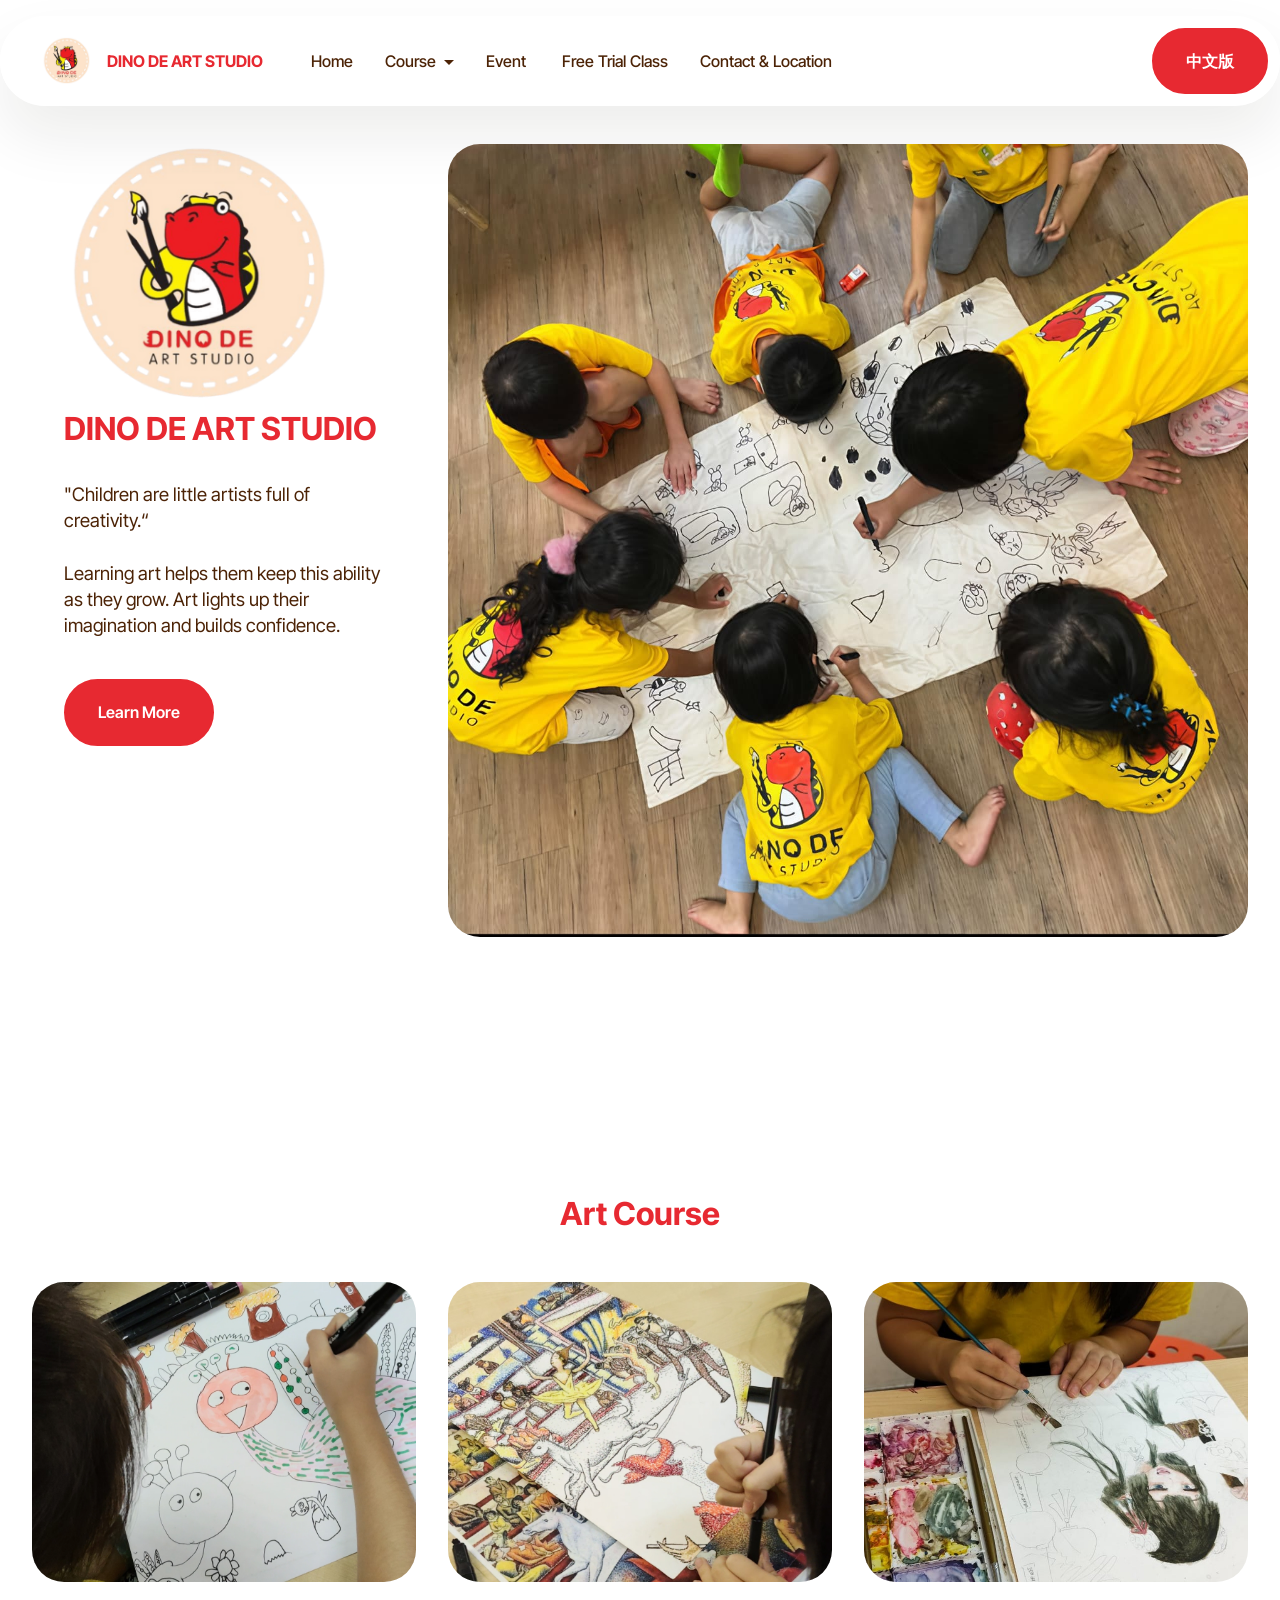
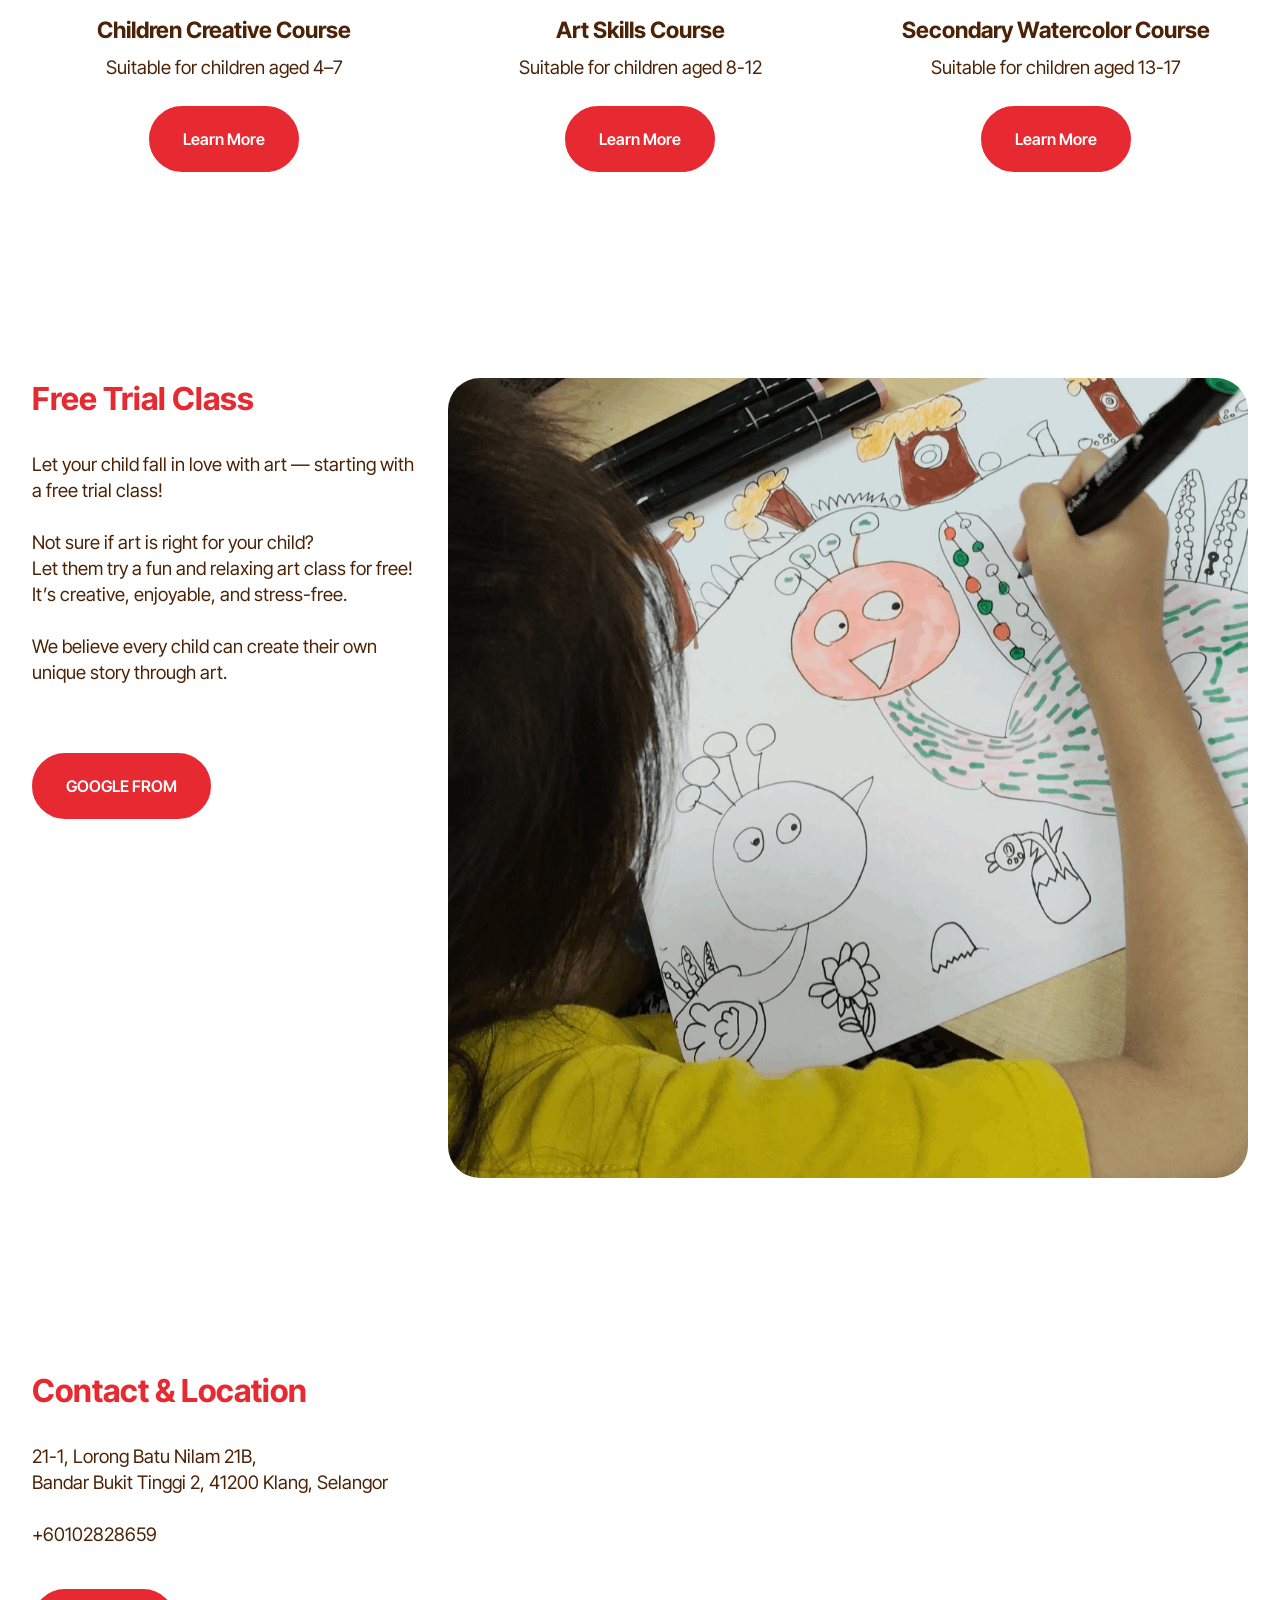
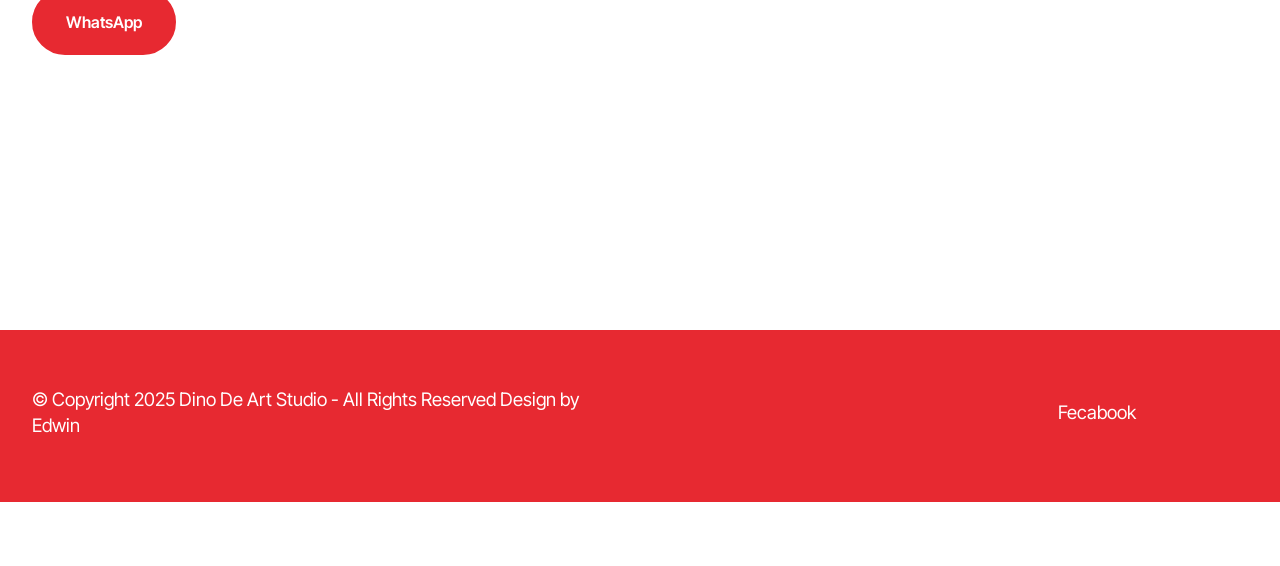
==== commit 2c22dc82: "create github pages" ====
--- a/index.html
+++ b/index.html
@@ -18,7 +18,7 @@
   <link rel="stylesheet" href="assets/theme/css/style.css">
   <link rel="preload" href="https://fonts.googleapis.com/css?family=Inter+Tight:100,200,300,400,500,600,700,800,900,100i,200i,300i,400i,500i,600i,700i,800i,900i&display=swap" as="style" onload="this.onload=null;this.rel='stylesheet'">
   <noscript><link rel="stylesheet" href="https://fonts.googleapis.com/css?family=Inter+Tight:100,200,300,400,500,600,700,800,900,100i,200i,300i,400i,500i,600i,700i,800i,900i&display=swap"></noscript>
-  <link rel="preload" as="style" href="assets/mobirise/css/mbr-additional.css?v=k2wLZe"><link rel="stylesheet" href="assets/mobirise/css/mbr-additional.css?v=k2wLZe" type="text/css">
+  <link rel="preload" as="style" href="assets/mobirise/css/mbr-additional.css?v=sqf3fQ"><link rel="stylesheet" href="assets/mobirise/css/mbr-additional.css?v=sqf3fQ" type="text/css">
 
   
   
@@ -50,10 +50,8 @@
 			<div class="collapse navbar-collapse" id="navbarSupportedContent">
 				<ul class="navbar-nav nav-dropdown" data-app-modern-menu="true"><li class="nav-item">
 						<a class="nav-link link text-warning display-4" href="index.html#header01-1l" aria-expanded="false">Home</a>
-					</li><li class="nav-item"><a class="nav-link link text-warning display-4" href="index.html#features04-1">Art Course</a></li><li class="nav-item"><a class="nav-link link text-warning display-4" href="page5.html#gallery05-2y">Student Artwork</a></li><li class="nav-item"><a class="nav-link link text-warning display-4" href="page6.html#gallery05-34">Handicrafts</a></li>
-					<li class="nav-item">
-						<a class="nav-link link text-warning display-4" href="page7.html#gallery01-3g">Art Competition Awards</a>
-					</li><li class="nav-item"><a class="nav-link link text-warning display-4" href="page8.html#gallery05-3v">Event Photos</a></li><li class="nav-item"><a class="nav-link link text-warning display-4" href="index.html#image08-3z">Free Trial Class</a></li><li class="nav-item"><a class="nav-link link text-warning display-4" href="index.html#contacts03-40">Contact &amp; Location</a></li></ul>
+					</li><li class="nav-item dropdown"><a class="nav-link link text-warning dropdown-toggle display-4" href="index.html#features04-1" data-toggle="dropdown-submenu" data-bs-toggle="dropdown" data-bs-auto-close="outside" aria-expanded="false">Course</a><div class="dropdown-menu" aria-labelledby="dropdown-794"><a class="text-warning dropdown-item text-primary display-4" href="page2.html#image08-1p">Children Creative Course</a><a class="text-warning dropdown-item text-primary display-4" href="page3.html#image08-2u">Art Skills Course</a><a class="text-warning dropdown-item text-primary display-4" href="page4.html#image08-2v">Secondary Watercolor Course</a><a class="text-warning dropdown-item text-primary display-4" href="page5.html#gallery05-2y">Student Artwork</a><a class="text-warning dropdown-item text-primary display-4" href="page6.html#gallery05-34">Handicrafts</a><a class="text-warning dropdown-item text-primary display-4" href="page7.html#gallery01-3g">Art Competition Awards</a></div></li>
+					<li class="nav-item"><a class="nav-link link text-warning display-4" href="page8.html#gallery05-3v">Event&nbsp;</a></li><li class="nav-item"><a class="nav-link link text-warning display-4" href="index.html#image08-3z">Free Trial Class</a></li><li class="nav-item"><a class="nav-link link text-warning display-4" href="index.html#contacts03-40">Contact &amp; Location</a></li></ul>
 				
 				<div class="navbar-buttons mbr-section-btn"><a class="btn btn-primary display-4" href="https://edwin0119.github.io/dinodeartstudio/">中文版</a></div>
 			</div>
@@ -207,7 +205,7 @@
             </div>
         </div>
     </div>
-</section><section class="display-7" style="padding: 0;align-items: center;justify-content: center;flex-wrap: wrap;    align-content: center;display: flex;position: relative;height: 4rem;"><a href="https://mobiri.se/4250549" style="flex: 1 1;height: 4rem;position: absolute;width: 100%;z-index: 1;"><img alt="" style="height: 4rem;" src="[data-uri]"></a><p style="margin: 0;text-align: center;" class="display-7">&#8204;</p><a style="z-index:1" href="https://mobirise.com/builder/ai-website-builder.html">Free AI Website Builder</a></section><script src="assets/bootstrap/js/bootstrap.bundle.min.js"></script>  <script src="assets/smoothscroll/smooth-scroll.js"></script>  <script src="assets/ytplayer/index.js"></script>  <script src="assets/dropdown/js/navbar-dropdown.js"></script>  <script src="assets/theme/js/script.js"></script>  
+</section><section class="display-7" style="padding: 0;align-items: center;justify-content: center;flex-wrap: wrap;    align-content: center;display: flex;position: relative;height: 4rem;"><a href="https://mobiri.se/4250549" style="flex: 1 1;height: 4rem;position: absolute;width: 100%;z-index: 1;"><img alt="" style="height: 4rem;" src="[data-uri]"></a><p style="margin: 0;text-align: center;" class="display-7">&#8204;</p><a style="z-index:1" href="https://mobirise.com/offline-website-builder.html">Offline Website Creator</a></section><script src="assets/bootstrap/js/bootstrap.bundle.min.js"></script>  <script src="assets/smoothscroll/smooth-scroll.js"></script>  <script src="assets/ytplayer/index.js"></script>  <script src="assets/dropdown/js/navbar-dropdown.js"></script>  <script src="assets/theme/js/script.js"></script>  
   
   
  <div id="scrollToTop" class="scrollToTop mbr-arrow-up"><a style="text-align: center;"><i class="mbr-arrow-up-icon mbr-arrow-up-icon-cm cm-icon cm-icon-smallarrow-up"></i></a></div>
